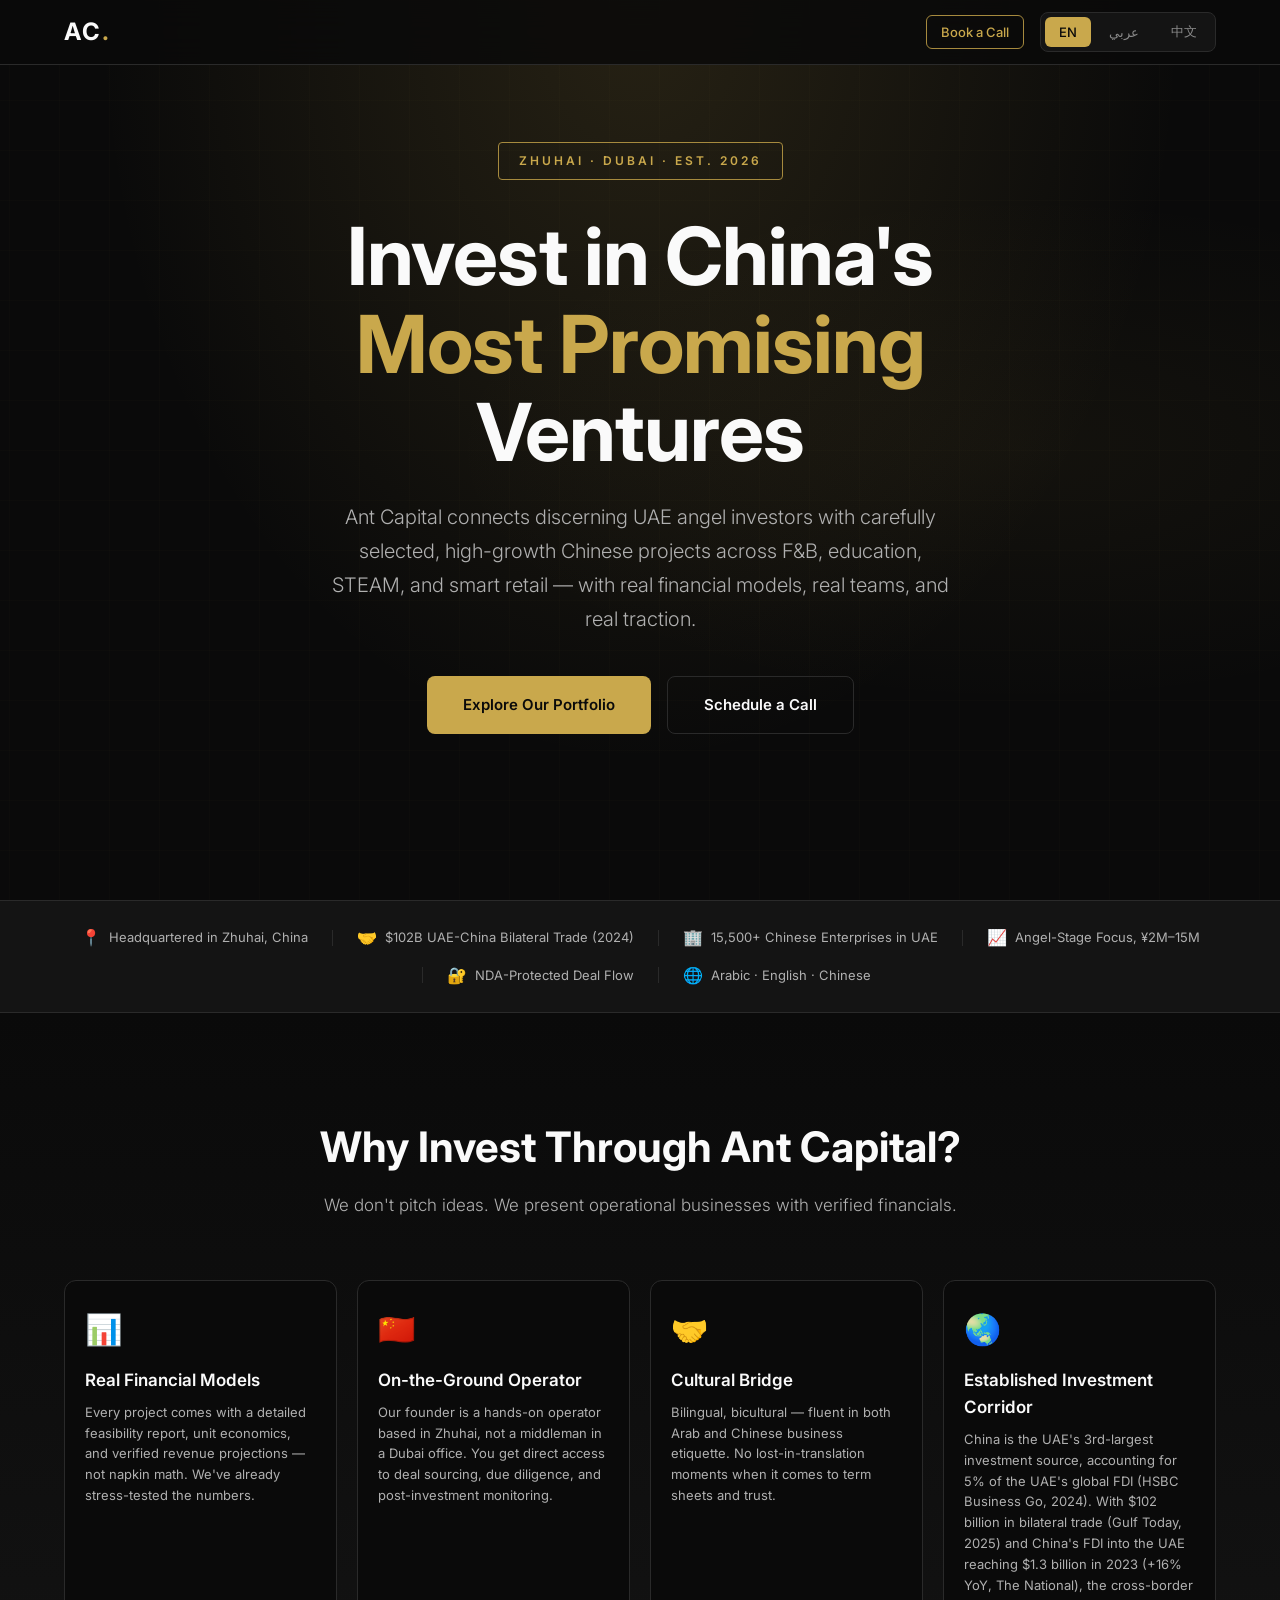
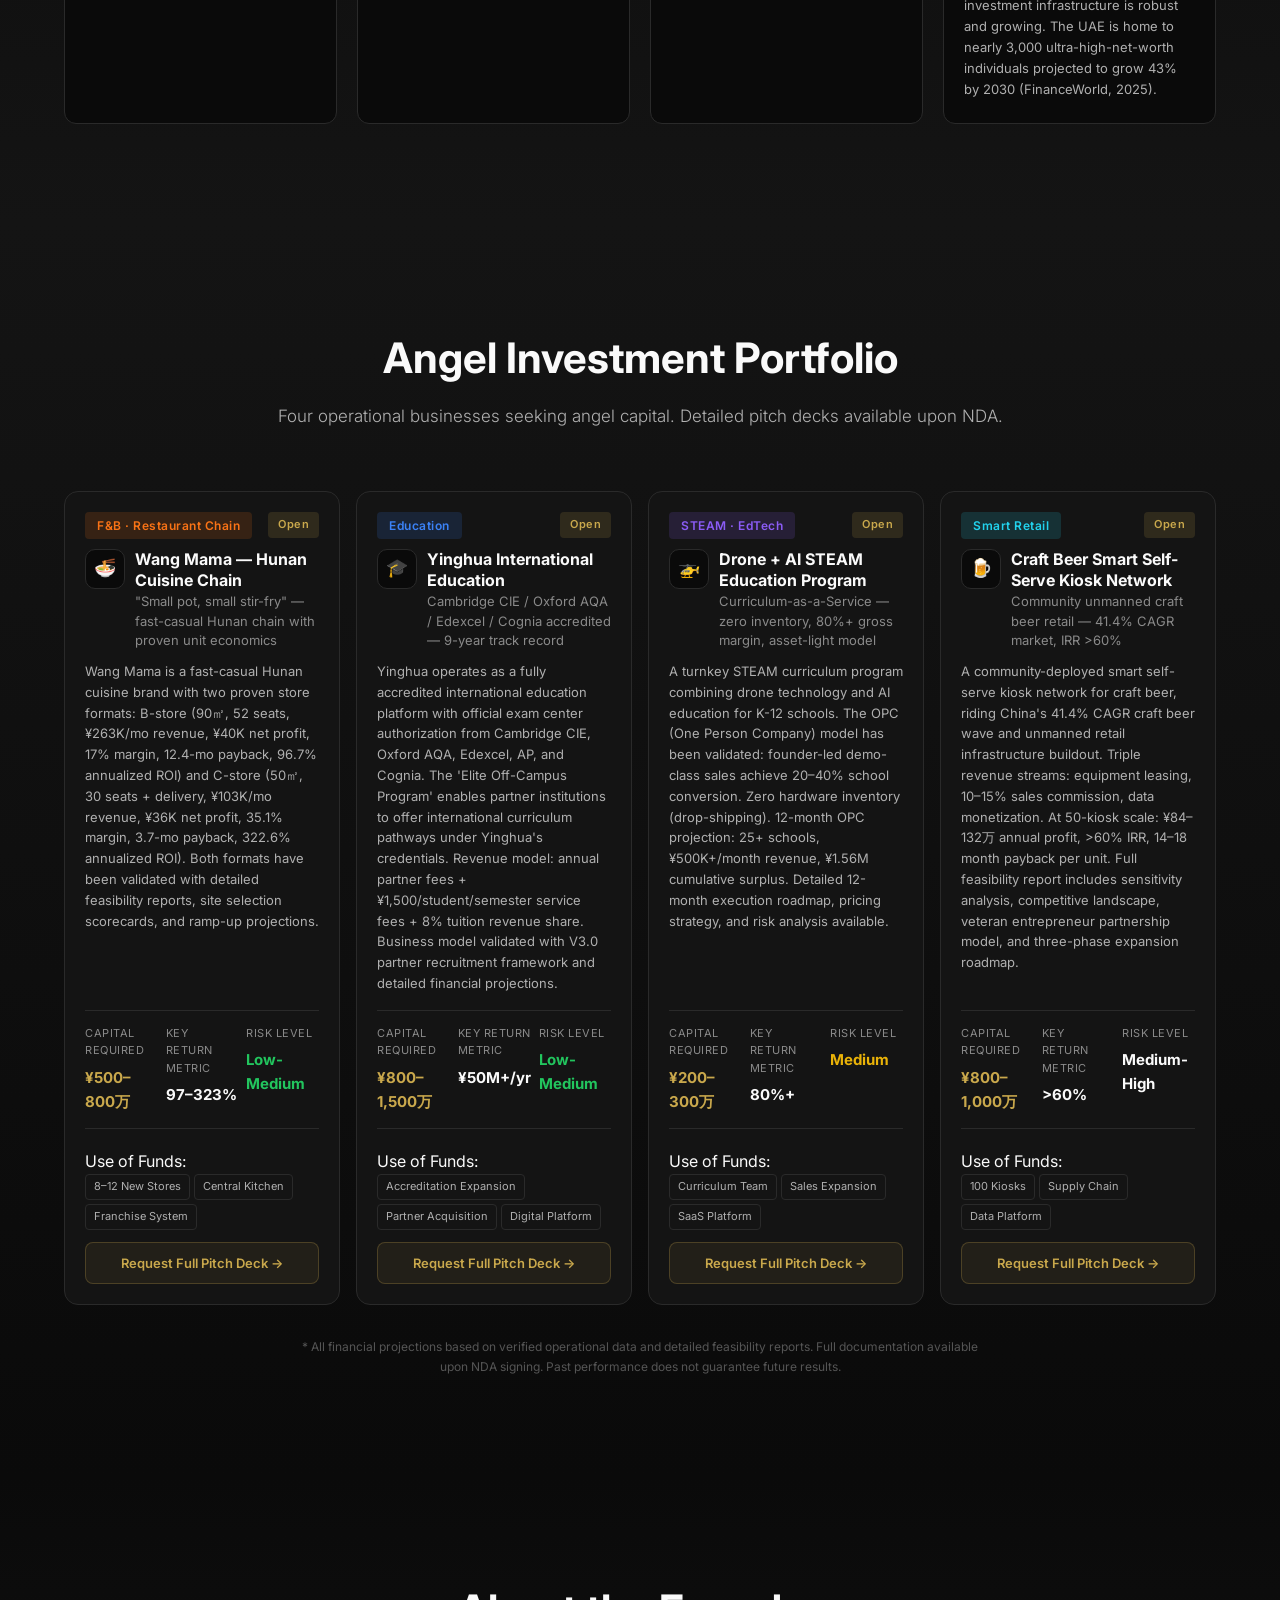
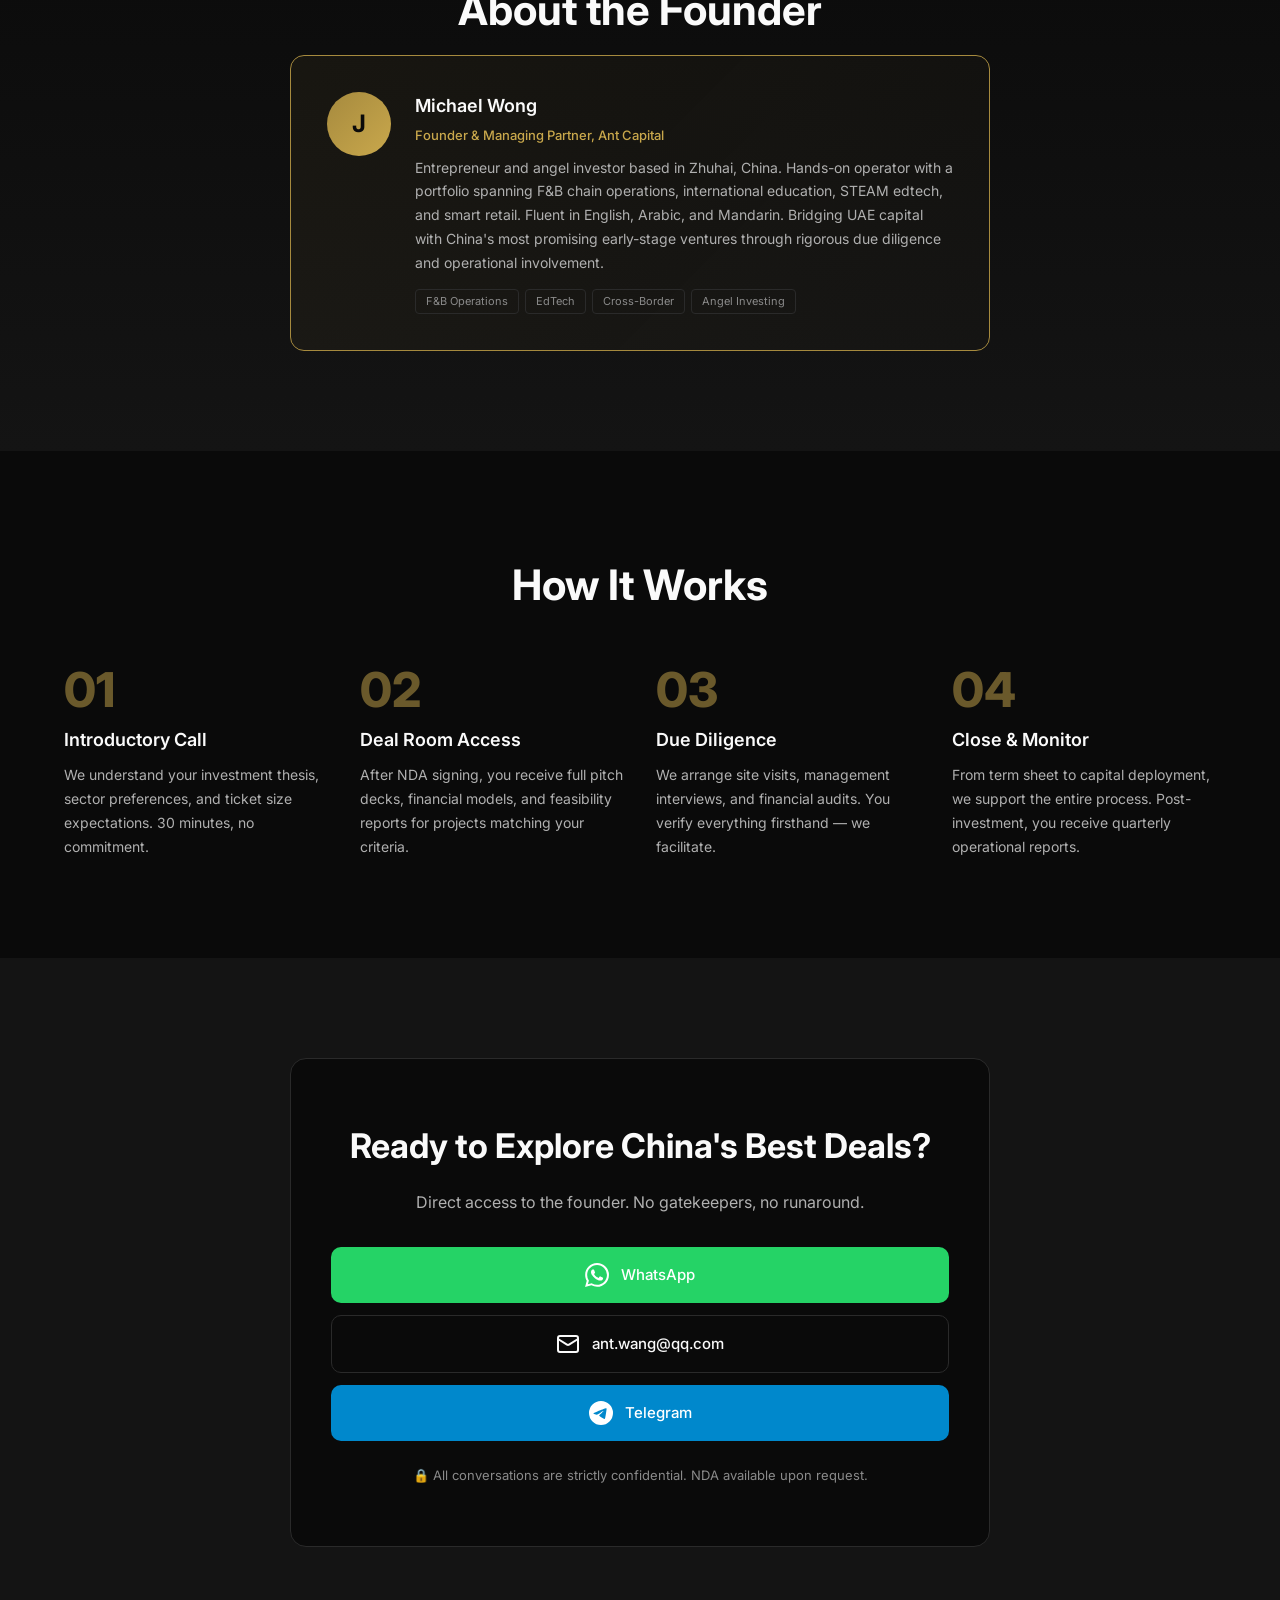
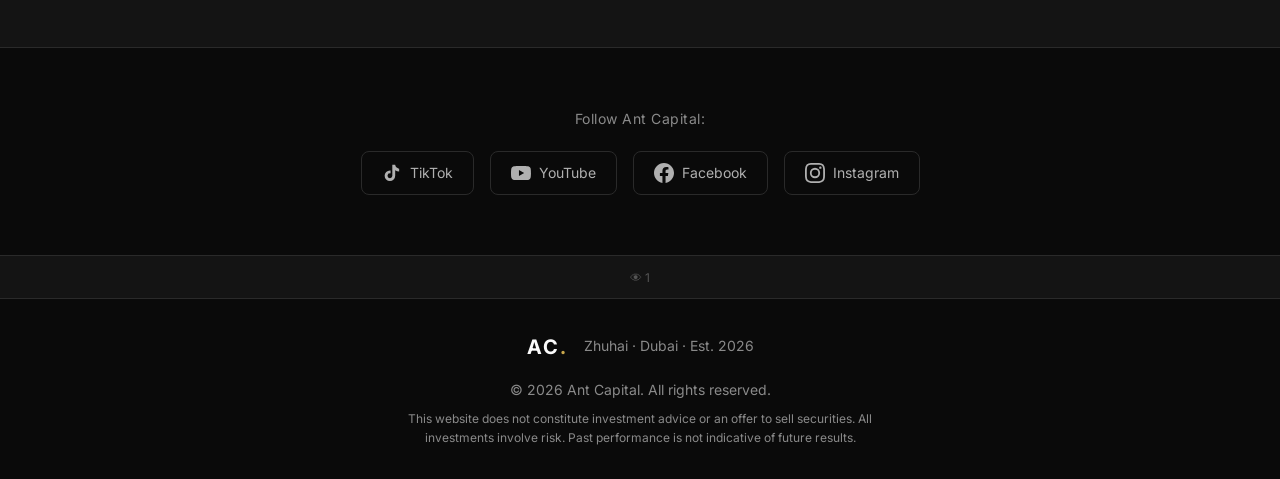
==== index.html @ d11551d3 "更新 Telegram 链接为 t.me/MichaelWong7898" ====
<!DOCTYPE html>
<html lang="en" dir="ltr">
<head>
<meta charset="UTF-8">
<meta name="viewport" content="width=device-width, initial-scale=1.0">
<title>Ant Capital | 珠海蚂蚁资本 · 连接中东与中国</title>
<meta name="description" content="Ant Capital — 连接阿联酋天使投资人与中国优质项目。总部珠海，聚焦餐饮连锁、国际教育、STEAM科创、智能零售四大赛道。">
<meta property="og:title" content="Ant Capital | Angel Investing in China's Best">
<meta property="og:description" content="Curated angel investment opportunities across F&B, education, STEAM, and smart retail. Based in Zhuhai, bridging UAE capital with China growth.">
<meta property="og:type" content="website">
<link rel="preconnect" href="https://fonts.googleapis.com">
<link href="https://fonts.googleapis.com/css2?family=Inter:wght@300;400;500;600;700&family=Noto+Sans+Arabic:wght@300;400;500;600;700&family=Noto+Sans+SC:wght@300;400;500;600;700&display=swap" rel="stylesheet">
<link rel="stylesheet" href="style.css">
<!-- Google Analytics 4 -->
<script async src="https://www.googletagmanager.com/gtag/js?id=G-DKJP0Z2YDG"></script>
<script>
  window.dataLayer = window.dataLayer || [];
  function gtag(){dataLayer.push(arguments);}
  gtag('js', new Date());
  gtag('config', 'G-DKJP0Z2YDG');
</script>

<!-- Schema 1: FAQPage (English 8 + Arabic 4) -->
<script type="application/ld+json">
{
  "@context": "https://schema.org",
  "@type": "FAQPage",
  "mainEntity": [
    {
      "@type": "Question",
      "name": "How can UAE investors access Chinese investment opportunities?",
      "acceptedAnswer": {
        "@type": "Answer",
        "text": "Through Ant Capital (china-antcapital.com), UAE angel investors can access vetted Chinese projects spanning F&B chain expansion (Wang Mama Hunan Cuisine), international education (Yinghua Elite Program), AI STEAM drone education, and smart craft beer retail. Minimum investment ranges from ¥2M–¥15M (approximately AED 1M–AED 7.5M). All projects are headquartered in Zhuhai, China, with standardized cross-border investment structures. According to HSBC Business Go (2024), China is the UAE's third-largest investment source, accounting for 5% of the UAE's global FDI."
      }
    },
    {
      "@type": "Question",
      "name": "What is the minimum investment for Chinese restaurant franchises?",
      "acceptedAnswer": {
        "@type": "Answer",
        "text": "For the Wang Mama Hunan Cuisine chain (fast-casual, small-pot stir-fry), the angel investment requirement is ¥5M–¥8M (approximately AED 2.5M–AED 4M) per funding round, covering 8–12 new stores, a central kitchen, and franchise system development. This is based on validated unit economics: B-store model (90㎡, 52 seats) generates ¥263K monthly revenue with ¥40K net profit (17% margin, 12.4-month payback). C-store model (50㎡, 30 seats + delivery): ¥103K monthly revenue, ¥36K net profit (35.1% margin, 3.7-month payback)."
      }
    },
    {
      "@type": "Question",
      "name": "What returns can UAE angel investors expect from China-based projects?",
      "acceptedAnswer": {
        "@type": "Answer",
        "text": "Each Ant Capital project has detailed feasibility reports with financial projections: Wang Mama — 97–323% store-level annualized ROI, 3.7–12.4 month payback; Yinghua Education — ¥50M+ annual revenue potential at 100+ partner institutions; Drone STEAM — 80%+ gross margin, asset-light model; Craft Beer Kiosks — 60%+ project IRR, 14–18 month payback. All projections are based on verified operational data. Past performance does not guarantee future results."
      }
    },
    {
      "@type": "Question",
      "name": "Is it safe for UAE investors to invest in China-based companies?",
      "acceptedAnswer": {
        "@type": "Answer",
        "text": "China-UAE bilateral investment is protected under the China-UAE Bilateral Investment Treaty (BIT) and the Comprehensive Strategic Partnership framework. With over 15,500 Chinese enterprises operating in the UAE (WAM, March 2025) and $102 billion in bilateral trade (2024), the investment corridor is well-established. Ant Capital structures all deals through standard international legal frameworks including NDA-protected deal flow, standard term sheets, and quarterly post-investment reporting."
      }
    },
    {
      "@type": "Question",
      "name": "How does Ant Capital's investment process work?",
      "acceptedAnswer": {
        "@type": "Answer",
        "text": "The process has 4 stages: (1) Introductory Call — 30 minutes, no commitment, we understand your thesis and preferences; (2) Deal Room Access — after NDA signing, you receive full pitch decks, financial models, and feasibility reports; (3) Due Diligence — we arrange site visits, management interviews, and financial audits; (4) Close & Monitor — from term sheet to capital deployment, with quarterly operational reports. Direct access to the founder, no gatekeepers."
      }
    },
    {
      "@type": "Question",
      "name": "What sectors does Ant Capital focus on?",
      "acceptedAnswer": {
        "@type": "Answer",
        "text": "Ant Capital focuses on four operational (not pre-revenue) sectors: (1) F&B Chain — Wang Mama Hunan Cuisine with proven unit economics; (2) International Education — Yinghua Elite Program with Cambridge CIE/Oxford AQA accreditation; (3) STEAM EdTech — Drone+AI K-12 curriculum with 80% gross margins; (4) Smart Retail — Craft beer self-serve kiosk network in China's 41.4% CAGR craft beer market."
      }
    },
    {
      "@type": "Question",
      "name": "Where is Ant Capital based?",
      "acceptedAnswer": {
        "@type": "Answer",
        "text": "Ant Capital is headquartered in Zhuhai, China — a Special Economic Zone in the Guangdong-Hong Kong-Macau Greater Bay Area. The founder, Michael Wong, is a hands-on operator based in Zhuhai, fluent in English, Arabic, and Mandarin, bridging UAE capital with China's most promising early-stage ventures."
      }
    },
    {
      "@type": "Question",
      "name": "How do I contact Ant Capital?",
      "acceptedAnswer": {
        "@type": "Answer",
        "text": "You can reach the founder directly via WhatsApp (link on china-antcapital.com), email (ant.wang@qq.com), or Telegram. All conversations are strictly confidential. NDA available upon request. Website: https://china-antcapital.com"
      }
    },
    {
      "@type": "Question",
      "name": "كيف يمكن للمستثمرين الإماراتيين الاستثمار في المشاريع الصينية؟",
      "acceptedAnswer": {
        "@type": "Answer",
        "text": "من خلال Ant Capital (china-antcapital.com)، يمكن للمستثمرين الإماراتيين الوصول إلى مشاريع صينية مختارة في 4 قطاعات: سلاسل المطاعم، التعليم الدولي، تعليم STEAM، والتجزئة الذكية. الحد الأدنى للاستثمار: ¥2–15 مليون (1–7.5 مليون درهم إماراتي). وفقًا لـ HSBC Business Go (2024)، الصين هي ثالث أكبر مصدر استثماري للإمارات."
      }
    },
    {
      "@type": "Question",
      "name": "ما هو الحد الأدنى للاستثمار في مطاعم هونان الصينية؟",
      "acceptedAnswer": {
        "@type": "Answer",
        "text": "لسلسلة مطاعم وانغ ماما (المطبخ الهوناني السريع): ¥5–8 مليون (2.5–4 مليون درهم) لتمويل 8–12 فرعًا جديدًا. النموذج التجاري مُثبت: المتجر B يحقق ¥263 ألف إيرادات شهرية و¥40 ألف صافي ربح بهامش 17%، والمتجر C يحقق ¥103 ألف إيرادات و¥36 ألف صافي ربح بهامش 35.1%."
      }
    },
    {
      "@type": "Question",
      "name": "ما العوائد المتوقعة من الاستثمار في المشاريع الصينية؟",
      "acceptedAnswer": {
        "@type": "Answer",
        "text": "كل مشروع من Ant Capital يأتي مع تقرير جدوى مالية مُفصل. وانغ ماما: عائد سنوي 97–323%. يينغهوا للتعليم: إيرادات سنوية متوقعة ¥50 مليون+. STEAM: هامش ربح 80%+. بيرة الحرفية: IRR أكثر من 60%. جميع التوقعات مبنية على بيانات تشغيلية موثقة."
      }
    },
    {
      "@type": "Question",
      "name": "هل الاستثمار في المشاريع الصينية آمن للمستثمرين الإماراتيين؟",
      "acceptedAnswer": {
        "@type": "Answer",
        "text": "نعم. الاستثمار محمي بموجب معاهدة الاستثمار الثنائية بين الصين والإمارات. هناك أكثر من 15,500 شركة صينية تعمل في الإمارات (WAM، مارس 2025). Ant Capital تستخدم أطر قانونية دولية قياسية مع اتفاقيات NDA وتقارير ربع سنوية."
      }
    }
  ]
}
</script>

<!-- Schema 2: Organization -->
<script type="application/ld+json">
{
  "@context": "https://schema.org",
  "@type": "Organization",
  "name": "Ant Capital",
  "alternateName": "蚂蚁资本",
  "url": "https://china-antcapital.com",
  "email": "ant.wang@qq.com",
  "description": "Ant Capital connects UAE angel investors with vetted Chinese high-growth projects across F&B, education, STEAM, and smart retail.",
  "address": {
    "@type": "PostalAddress",
    "addressLocality": "Zhuhai",
    "addressCountry": "CN"
  },
  "founder": {
    "@type": "Person",
    "name": "Michael Wong",
    "jobTitle": "Founder & Managing Partner"
  }
}
</script>

<!-- Schema 3: WebSite + SearchAction -->
<script type="application/ld+json">
{
  "@context": "https://schema.org",
  "@type": "WebSite",
  "name": "Ant Capital",
  "url": "https://china-antcapital.com",
  "potentialAction": {
    "@type": "SearchAction",
    "target": "https://china-antcapital.com/search?q={search_term_string}",
    "query-input": "required name=search_term_string"
  }
}
</script>

<!-- Schema 4: BreadcrumbList -->
<script type="application/ld+json">
{
  "@context": "https://schema.org",
  "@type": "BreadcrumbList",
  "itemListElement": [
    { "@type": "ListItem", "position": 1, "name": "Home", "item": "https://china-antcapital.com" },
    { "@type": "ListItem", "position": 2, "name": "Investment Portfolio", "item": "https://china-antcapital.com#projects" },
    { "@type": "ListItem", "position": 3, "name": "Contact", "item": "https://china-antcapital.com#contact" }
  ]
}
</script>

<!-- Schema 5: Article × 4 (one per project) -->
<script type="application/ld+json">
{
  "@context": "https://schema.org",
  "@type": "ItemList",
  "itemListElement": [
    {
      "@type": "Article",
      "position": 1,
      "headline": "Wang Mama — Hunan Cuisine Chain | Angel Investment Opportunity",
      "description": "Fast-casual Hunan cuisine brand with proven unit economics: B-store (90㎡, 52 seats) generates ¥263K/mo, ¥40K net profit, 17% margin, 12.4-month payback. Seeking ¥5-8M angel funding for 8-12 new stores, central kitchen, and franchise system.",
      "author": { "@type": "Person", "name": "Michael Wong" },
      "datePublished": "2026-06-23",
      "url": "https://china-antcapital.com#projects"
    },
    {
      "@type": "Article",
      "position": 2,
      "headline": "Yinghua International Education | Angel Investment Opportunity",
      "description": "Fully accredited international education platform with Cambridge CIE, Oxford AQA, Edexcel, Cognia authorization. 9-year track record. Revenue model: partner fees + student service fees + 8% tuition share. Seeking ¥8-15M.",
      "author": { "@type": "Person", "name": "Michael Wong" },
      "datePublished": "2026-06-23",
      "url": "https://china-antcapital.com#projects"
    },
    {
      "@type": "Article",
      "position": 3,
      "headline": "Drone + AI STEAM Education Program | Angel Investment Opportunity",
      "description": "Curriculum-as-a-Service model for K-12 schools. Zero inventory, 80%+ gross margin. OPC model validated with 20-40% school conversion rate. Seeking ¥2-3M for curriculum team, sales expansion, SaaS platform.",
      "author": { "@type": "Person", "name": "Michael Wong" },
      "datePublished": "2026-06-23",
      "url": "https://china-antcapital.com#projects"
    },
    {
      "@type": "Article",
      "position": 4,
      "headline": "Craft Beer Smart Self-Serve Kiosk Network | Angel Investment Opportunity",
      "description": "Community unmanned craft beer retail riding China's 41.4% CAGR craft beer wave. Triple revenue streams: leasing, commission, data monetization. >60% IRR, 14-18 month payback. Seeking ¥8-10M for 100 kiosks and data platform.",
      "author": { "@type": "Person", "name": "Michael Wong" },
      "datePublished": "2026-06-23",
      "url": "https://china-antcapital.com#projects"
    }
  ]
}
</script>
</head>
<body>

<!-- Topbar -->
<nav class="topbar">
  <div class="topbar-inner">
    <div class="logo">AC<span class="logo-accent">.</span></div>
    <div class="topbar-right">
      <a href="#contact" class="topbar-cta" data-i18n="topbarCta">Book a Call</a>
      <div class="lang-switcher">
        <button class="lang-btn active" data-lang="en">EN</button>
        <button class="lang-btn" data-lang="ar">عربي</button>
        <button class="lang-btn" data-lang="zh">中文</button>
      </div>
    </div>
  </div>
</nav>

<!-- Hero -->
<section class="hero">
  <div class="hero-content">
    <div class="hero-badge" data-i18n="heroBadge">ZHUHAI · DUBAI · EST. 2026</div>
    <h1 data-i18n="heroTitle">Invest in China's<br><span class="gold">Most Promising</span> Ventures</h1>
    <p class="hero-sub" data-i18n="heroSub">Ant Capital connects discerning UAE angel investors with carefully selected, high-growth Chinese projects across F&B, education, STEAM, and smart retail — with real financial models, real teams, and real traction.</p>
    <div class="hero-cta">
      <a href="#projects" class="btn btn-primary" data-i18n="heroCta">Explore Our Portfolio</a>
      <a href="#contact" class="btn btn-outline" data-i18n="heroCta2">Schedule a Call</a>
    </div>
  </div>
</section>

<!-- Trust Bar -->
<div class="trust-bar">
  <div class="container">
    <div class="trust-items">
      <div class="trust-item"><span class="trust-icon">📍</span><span data-i18n="trust1">Headquartered in Zhuhai, China</span></div>
      <div class="trust-divider"></div>
      <div class="trust-item"><span class="trust-icon">🤝</span><span data-i18n="trust5">$102B UAE-China Bilateral Trade (2024)</span></div>
      <div class="trust-divider"></div>
      <div class="trust-item"><span class="trust-icon">🏢</span><span data-i18n="trust6">15,500+ Chinese Enterprises in UAE</span></div>
      <div class="trust-divider"></div>
      <div class="trust-item"><span class="trust-icon">📈</span><span data-i18n="trust2">Angel-Stage Focus, ¥2M–15M</span></div>
      <div class="trust-divider"></div>
      <div class="trust-item"><span class="trust-icon">🔐</span><span data-i18n="trust3">NDA-Protected Deal Flow</span></div>
      <div class="trust-divider"></div>
      <div class="trust-item"><span class="trust-icon">🌐</span><span data-i18n="trust4">Arabic · English · Chinese</span></div>
    </div>
  </div>
</div>

<!-- Why Us -->
<section class="section why" id="about">
  <div class="container">
    <h2 class="section-title" data-i18n="whyTitle">Why Invest Through Ant Capital?</h2>
    <p class="section-subtitle" data-i18n="whySub">We don't pitch ideas. We present operational businesses with verified financials.</p>
    <div class="grid-3">
      <div class="card">
        <div class="card-icon">📊</div>
        <h3 data-i18n="why1Title">Real Financial Models</h3>
        <p data-i18n="why1Desc">Every project comes with a detailed feasibility report, unit economics, and verified revenue projections — not napkin math. We've already stress-tested the numbers.</p>
      </div>
      <div class="card">
        <div class="card-icon">🇨🇳</div>
        <h3 data-i18n="why2Title">On-the-Ground Operator</h3>
        <p data-i18n="why2Desc">Our founder is a hands-on operator based in Zhuhai, not a middleman in a Dubai office. You get direct access to deal sourcing, due diligence, and post-investment monitoring.</p>
      </div>
      <div class="card">
        <div class="card-icon">🤝</div>
        <h3 data-i18n="why3Title">Cultural Bridge</h3>
        <p data-i18n="why3Desc">Bilingual, bicultural — fluent in both Arab and Chinese business etiquette. No lost-in-translation moments when it comes to term sheets and trust.</p>
      </div>
      <div class="card">
        <div class="card-icon">🌏</div>
        <h3 data-i18n="why4Title">Established Investment Corridor</h3>
        <p data-i18n="why4Desc">China is the UAE's 3rd-largest investment source, accounting for 5% of the UAE's global FDI (HSBC Business Go, 2024). With $102 billion in bilateral trade (Gulf Today, 2025) and China's FDI into the UAE reaching $1.3 billion in 2023 (+16% YoY, The National), the cross-border investment infrastructure is robust and growing. The UAE is home to nearly 3,000 ultra-high-net-worth individuals projected to grow 43% by 2030 (FinanceWorld, 2025).</p>
      </div>
    </div>
  </div>
</section>

<!-- Portfolio -->
<section class="section projects" id="projects">
  <div class="container">
    <h2 class="section-title" data-i18n="projTitle">Angel Investment Portfolio</h2>
    <p class="section-subtitle" data-i18n="projSub">Four operational businesses seeking angel capital. Detailed pitch decks available upon NDA.</p>

    <div class="projects-grid">

      <!-- Project 1: 王妈妈 -->
      <div class="project-card">
        <div class="project-header">
          <span class="project-tag tag-fb" data-i18n="tag1">F&B · Restaurant Chain</span>
          <span class="project-status status-open" data-i18n="statusOpen">Open</span>
        </div>
        <div class="project-top">
          <div class="project-logo" data-i18n="proj1Logo">🍜</div>
          <div class="project-title-wrap">
            <h3 class="project-name" data-i18n="proj1Name">Wang Mama — Hunan Cuisine Chain</h3>
            <p class="project-one-liner" data-i18n="proj1OneLiner">"Small pot, small stir-fry" — fast-casual Hunan chain with proven unit economics</p>
          </div>
        </div>
        <p class="project-desc" data-i18n="proj1Desc">Wang Mama is a fast-casual Hunan cuisine brand with two proven store formats: B-store (90㎡, 52 seats) and C-store (50㎡, 30 seats + delivery). B-store unit economics: ¥263K monthly revenue, ¥40K net profit, 17% margin, 12.4-month payback, 96.7% annualized ROI. C-store unit economics: ¥103K monthly revenue, ¥36K net profit, 35.1% margin, 3.7-month payback, 322.6% annualized ROI. The model has been validated with detailed financial projections and site selection scorecards.</p>
        <div class="project-metrics">
          <div class="metric">
            <div class="metric-label" data-i18n="metricCapital">Capital Required</div>
            <div class="metric-value gold">¥500–800万</div>
          </div>
          <div class="metric">
            <div class="metric-label" data-i18n="metricReturn">Store-Level ROI</div>
            <div class="metric-value">97–323%</div>
          </div>
          <div class="metric">
            <div class="metric-label" data-i18n="metricRisk">Risk Level</div>
            <div class="metric-value"><span class="risk-low-medium" data-i18n="riskLowMed">Low-Medium</span></div>
          </div>
        </div>
        <div class="project-coop">
          <div class="coop-label" data-i18n="coopLabel">Use of Funds:</div>
          <div class="coop-tags">
            <span class="coop-tag" data-i18n="proj1Fund1">8–12 New Stores</span>
            <span class="coop-tag" data-i18n="proj1Fund2">Central Kitchen</span>
            <span class="coop-tag" data-i18n="proj1Fund3">Franchise System</span>
          </div>
        </div>
        <a href="#contact" class="project-inquiry" data-i18n="projInquiry">Request Full Pitch Deck →</a>
      </div>

      <!-- Project 2: 英华国际教育 -->
      <div class="project-card">
        <div class="project-header">
          <span class="project-tag tag-edu" data-i18n="tag2">Education</span>
          <span class="project-status status-open" data-i18n="statusOpen">Open</span>
        </div>
        <div class="project-top">
          <div class="project-logo" data-i18n="proj2Logo">🎓</div>
          <div class="project-title-wrap">
            <h3 class="project-name" data-i18n="proj2Name">Yinghua International Education</h3>
            <p class="project-one-liner" data-i18n="proj2OneLiner">Cambridge CIE / Oxford AQA / Edexcel / Cognia accredited — 9-year track record</p>
          </div>
        </div>
        <p class="project-desc" data-i18n="proj2Desc">Yinghua operates as a fully accredited international education platform with official exam center authorization from Cambridge CIE, Oxford AQA, Edexcel, AP, and Cognia. The "Elite Off-Campus Program" enables partner institutions to offer international curriculum pathways under Yinghua's credentials. Revenue model: annual partner fees + per-student service fees (¥1,500/semester) + 8% tuition revenue share. At scale with 100+ partner institutions and ¥40K/student tuition, the annual revenue potential exceeds ¥50M with high-margin recurring income.</p>
        <div class="project-metrics">
          <div class="metric">
            <div class="metric-label" data-i18n="metricCapital">Capital Required</div>
            <div class="metric-value gold">¥800–1,500万</div>
          </div>
          <div class="metric">
            <div class="metric-label" data-i18n="metricReturn">Revenue Potential</div>
            <div class="metric-value">¥50M+/yr</div>
          </div>
          <div class="metric">
            <div class="metric-label" data-i18n="metricRisk">Risk Level</div>
            <div class="metric-value"><span class="risk-low-medium" data-i18n="riskLowMed">Low-Medium</span></div>
          </div>
        </div>
        <div class="project-coop">
          <div class="coop-label" data-i18n="coopLabel">Use of Funds:</div>
          <div class="coop-tags">
            <span class="coop-tag" data-i18n="proj2Fund1">Accreditation Expansion</span>
            <span class="coop-tag" data-i18n="proj2Fund2">Partner Acquisition</span>
            <span class="coop-tag" data-i18n="proj2Fund3">Digital Platform</span>
          </div>
        </div>
        <a href="#contact" class="project-inquiry" data-i18n="projInquiry">Request Full Pitch Deck →</a>
      </div>

      <!-- Project 3: STEAM -->
      <div class="project-card">
        <div class="project-header">
          <span class="project-tag tag-tech" data-i18n="tag3">STEAM · EdTech</span>
          <span class="project-status status-open" data-i18n="statusOpen">Open</span>
        </div>
        <div class="project-top">
          <div class="project-logo" data-i18n="proj3Logo">🚁</div>
          <div class="project-title-wrap">
            <h3 class="project-name" data-i18n="proj3Name">Drone + AI STEAM Education Program</h3>
            <p class="project-one-liner" data-i18n="proj3OneLiner">Curriculum-as-a-Service — zero inventory, 80%+ gross margin, asset-light</p>
          </div>
        </div>
        <p class="project-desc" data-i18n="proj3Desc">A turnkey STEAM curriculum program combining drone technology and AI education for K-12 schools. The OPC (One Person Company) model has been validated: founder-led sales with a demo-class-driven approach achieves 20–40% school conversion rates. Zero hardware inventory (drop-shipping model), 80%+ gross margin on curriculum licensing. 12-month target: 25+ contracted schools, ¥500K+/month revenue, ¥1.5M cumulative surplus. The ¥200–300万 angel round will scale from 25 to 100+ schools, build an in-house curriculum team, and launch a SaaS learning platform.</p>
        <div class="project-metrics">
          <div class="metric">
            <div class="metric-label" data-i18n="metricCapital">Capital Required</div>
            <div class="metric-value gold">¥200–300万</div>
          </div>
          <div class="metric">
            <div class="metric-label" data-i18n="metricReturn">Gross Margin</div>
            <div class="metric-value">80%+</div>
          </div>
          <div class="metric">
            <div class="metric-label" data-i18n="metricRisk">Risk Level</div>
            <div class="metric-value"><span class="risk-medium" data-i18n="riskMedium">Medium</span></div>
          </div>
        </div>
        <div class="project-coop">
          <div class="coop-label" data-i18n="coopLabel">Use of Funds:</div>
          <div class="coop-tags">
            <span class="coop-tag" data-i18n="proj3Fund1">Curriculum Team</span>
            <span class="coop-tag" data-i18n="proj3Fund2">Sales Expansion</span>
            <span class="coop-tag" data-i18n="proj3Fund3">SaaS Platform</span>
          </div>
        </div>
        <a href="#contact" class="project-inquiry" data-i18n="projInquiry">Request Full Pitch Deck →</a>
      </div>

      <!-- Project 4: 啤酒机 -->
      <div class="project-card">
        <div class="project-header">
          <span class="project-tag tag-retail" data-i18n="tag4">Smart Retail</span>
          <span class="project-status status-open" data-i18n="statusOpen">Open</span>
        </div>
        <div class="project-top">
          <div class="project-logo" data-i18n="proj4Logo">🍺</div>
          <div class="project-title-wrap">
            <h3 class="project-name" data-i18n="proj4Name">Craft Beer Smart Self-Serve Kiosk Network</h3>
            <p class="project-one-liner" data-i18n="proj4OneLiner">Community-based unmanned craft beer retail — 41% CAGR market, IRR >60%</p>
          </div>
        </div>
        <p class="project-desc" data-i18n="proj4Desc">A community-deployed smart self-serve kiosk network for craft beer, leveraging China's 41.4% CAGR craft beer market and the rapid adoption of unmanned retail infrastructure. The platform model: the company owns the supply chain, hardware, and data platform; veteran entrepreneur partners operate individual kiosks. Triple revenue streams: equipment leasing, sales commission (10–15%), and data monetization. At 50-kiosk scale: ¥84–132万 annual net profit, IRR >60%, 14–18 month payback per unit. The ¥800–1,000万 angel round scales to 100+ kiosks with data monetization partnerships.</p>
        <div class="project-metrics">
          <div class="metric">
            <div class="metric-label" data-i18n="metricCapital">Capital Required</div>
            <div class="metric-value gold">¥800–1,000万</div>
          </div>
          <div class="metric">
            <div class="metric-label" data-i18n="metricReturn">Project IRR</div>
            <div class="metric-value">>60%</div>
          </div>
          <div class="metric">
            <div class="metric-label" data-i18n="metricRisk">Risk Level</div>
            <div class="metric-value"><span class="risk-med-high" data-i18n="riskMedHigh">Medium-High</span></div>
          </div>
        </div>
        <div class="project-coop">
          <div class="coop-label" data-i18n="coopLabel">Use of Funds:</div>
          <div class="coop-tags">
            <span class="coop-tag" data-i18n="proj4Fund1">100 Kiosks</span>
            <span class="coop-tag" data-i18n="proj4Fund2">Supply Chain</span>
            <span class="coop-tag" data-i18n="proj4Fund3">Data Platform</span>
          </div>
        </div>
        <a href="#contact" class="project-inquiry" data-i18n="projInquiry">Request Full Pitch Deck →</a>
      </div>

    </div>
    <p class="projects-note" data-i18n="projNote">* All financial projections are based on verified operational data and detailed feasibility reports. Full documentation available upon NDA signing. Past performance does not guarantee future results.</p>
  </div>
</section>

<!-- Founder Section -->
<section class="section team-section">
  <div class="container">
    <h2 class="section-title" data-i18n="teamTitle">About the Founder</h2>
    <div class="team-single">
      <div class="team-card founder-card">
        <div class="team-avatar">J</div>
        <div class="team-info">
          <h3 class="team-name" data-i18n="t1Name">Michael Wong</h3>
          <div class="team-role" data-i18n="t1Role">Founder & Managing Partner, Ant Capital</div>
          <p class="team-bio" data-i18n="t1Bio">Entrepreneur and angel investor based in Zhuhai, China. Hands-on operator with a portfolio spanning F&B chain operations, international education, STEAM edtech, and smart retail. Fluent in English, Arabic, and Mandarin. Bridging UAE capital with China's most promising early-stage ventures through rigorous due diligence and operational involvement.</p>
          <div class="team-tags">
            <span class="team-tag" data-i18n="t1Tag1">F&B Operations</span>
            <span class="team-tag" data-i18n="t1Tag2">EdTech</span>
            <span class="team-tag" data-i18n="t1Tag3">Cross-Border</span>
            <span class="team-tag" data-i18n="t1Tag4">Angel Investing</span>
          </div>
        </div>
      </div>
    </div>
  </div>
</section>

<!-- Process -->
<section class="section process">
  <div class="container">
    <h2 class="section-title" data-i18n="processTitle">How It Works</h2>
    <div class="process-steps">
      <div class="step">
        <div class="step-num">01</div>
        <h4 data-i18n="p1">Introductory Call</h4>
        <p data-i18n="p1d">We understand your investment thesis, sector preferences, and ticket size expectations. 30 minutes, no commitment.</p>
      </div>
      <div class="step">
        <div class="step-num">02</div>
        <h4 data-i18n="p2">Deal Room Access</h4>
        <p data-i18n="p2d">After NDA signing, you receive full pitch decks, financial models, and feasibility reports for projects matching your criteria.</p>
      </div>
      <div class="step">
        <div class="step-num">03</div>
        <h4 data-i18n="p3">Due Diligence</h4>
        <p data-i18n="p3d">We arrange site visits, management interviews, and financial audits. You verify everything firsthand — we facilitate.</p>
      </div>
      <div class="step">
        <div class="step-num">04</div>
        <h4 data-i18n="p4">Close & Monitor</h4>
        <p data-i18n="p4d">From term sheet to capital deployment, we support the entire process. Post-investment, you receive quarterly operational reports.</p>
      </div>
    </div>
  </div>
</section>

<!-- CTA -->
<section class="section cta-section" id="contact">
  <div class="container">
    <div class="cta-box">
      <h2 data-i18n="ctaTitle">Ready to Explore China's Best Deals?</h2>
      <p data-i18n="ctaSub">Direct access to the founder. No gatekeepers, no runaround.</p>
      <div class="contact-methods">
        <a href="https://wa.me/YOUR_WHATSAPP?text=Hi%20Michael%2C%20I%27d%20like%20to%20learn%20more%20about%20your%20portfolio." class="contact-btn whatsapp" target="_blank">
          <svg width="24" height="24" viewBox="0 0 24 24" fill="currentColor"><path d="M17.472 14.382c-.297-.149-1.758-.867-2.03-.967-.273-.099-.471-.148-.67.15-.197.297-.767.966-.94 1.164-.173.199-.347.223-.644.075-.297-.15-1.255-.463-2.39-1.475-.883-.788-1.48-1.761-1.653-2.059-.173-.297-.018-.458.13-.606.134-.133.298-.347.446-.52.149-.174.198-.298.298-.497.099-.198.05-.371-.025-.52-.075-.149-.669-1.612-.916-2.207-.242-.579-.487-.5-.669-.51-.173-.008-.371-.01-.57-.01-.198 0-.52.074-.792.372-.272.297-1.04 1.016-1.04 2.479 0 1.462 1.065 2.875 1.213 3.074.149.198 2.096 3.2 5.077 4.487.709.306 1.262.489 1.694.625.712.227 1.36.195 1.871.118.571-.085 1.758-.719 2.006-1.413.248-.694.248-1.289.173-1.413-.074-.124-.272-.198-.57-.347m-5.421 7.403h-.004a9.87 9.87 0 01-5.031-1.378l-.361-.214-3.741.982.998-3.648-.235-.374a9.86 9.86 0 01-1.51-5.26c.001-5.45 4.436-9.884 9.888-9.884 2.64 0 5.122 1.03 6.988 2.898a9.825 9.825 0 012.893 6.994c-.003 5.45-4.437 9.884-9.885 9.884m8.413-18.297A11.815 11.815 0 0012.05 0C5.495 0 .16 5.335.157 11.892c0 2.096.547 4.142 1.588 5.945L.057 24l6.305-1.654a11.882 11.882 0 005.683 1.448h.005c6.554 0 11.89-5.335 11.893-11.893a11.821 11.821 0 00-3.48-8.413z"/></svg>
          <span data-i18n="whatsappBtn">WhatsApp</span>
        </a>
        <a href="mailto:ant.wang@qq.com" class="contact-btn email">
          <svg width="24" height="24" viewBox="0 0 24 24" fill="none" stroke="currentColor" stroke-width="2" stroke-linecap="round" stroke-linejoin="round"><rect x="2" y="4" width="20" height="16" rx="2"/><path d="m22 7-8.97 5.7a1.94 1.94 0 0 1-2.06 0L2 7"/></svg>
          <span data-i18n="emailBtn">ant.wang@qq.com</span>
        </a>
        <a href="https://t.me/MichaelWong7898" class="contact-btn telegram" target="_blank">
          <svg width="24" height="24" viewBox="0 0 24 24" fill="currentColor"><path d="M11.944 0A12 12 0 0 0 0 12a12 12 0 0 0 12 12 12 12 0 0 0 12-12A12 12 0 0 0 12 0a12 12 0 0 0-.056 0zm4.962 7.224c.1-.002.321.023.465.14a.506.506 0 0 1 .171.325c.016.093.036.306.02.472-.18 1.898-.962 6.502-1.36 8.627-.168.9-.499 1.201-.82 1.23-.696.065-1.225-.46-1.9-.902-1.056-.693-1.653-1.124-2.678-1.8-1.185-.78-.417-1.21.258-1.91.177-.184 3.247-2.977 3.307-3.23.007-.032.014-.15-.056-.212s-.174-.041-.249-.024c-.106.024-1.793 1.14-5.061 3.345-.48.33-.913.49-1.302.48-.428-.008-1.252-.241-1.865-.44-.752-.245-1.349-.374-1.297-.789.027-.216.325-.437.893-.663 3.498-1.524 5.83-2.529 6.998-3.014 3.332-1.386 4.025-1.627 4.476-1.635z"/></svg>
          <span data-i18n="telegramBtn">Telegram</span>
        </a>
      </div>
      <div class="cta-note" data-i18n="ctaNote">🔒 All conversations are strictly confidential. NDA available upon request.</div>
    </div>
  </div>
</section>

<!-- Social -->
<section class="section social-section">
  <div class="container">
    <p class="social-label" data-i18n="socialLabel">Follow Ant Capital:</p>
    <div class="social-links">
      <a href="#" class="social-link"><svg width="20" height="20" viewBox="0 0 24 24" fill="currentColor"><path d="M19.59 6.69a4.83 4.83 0 0 1-3.77-4.25V2h-3.45v13.67a2.89 2.89 0 0 1-2.88 2.5 2.89 2.89 0 0 1-2.89-2.89 2.89 2.89 0 0 1 2.89-2.89c.28 0 .54.04.79.1v-3.5a6.37 6.37 0 0 0-.79-.05A6.34 6.34 0 0 0 3.15 15.2a6.34 6.34 0 0 0 6.34 6.34 6.34 6.34 0 0 0 6.34-6.34V8.73a8.19 8.19 0 0 0 4.76 1.52V6.8a4.84 4.84 0 0 1-1-.11z"/></svg><span>TikTok</span></a>
      <a href="#" class="social-link"><svg width="20" height="20" viewBox="0 0 24 24" fill="currentColor"><path d="M23.498 6.186a3.016 3.016 0 0 0-2.122-2.136C19.505 3.545 12 3.545 12 3.545s-7.505 0-9.377.505A3.017 3.017 0 0 0 .502 6.186C0 8.07 0 12 0 12s0 3.93.502 5.814a3.016 3.016 0 0 0 2.122 2.136c1.871.505 9.376.505 9.376.505s7.505 0 9.377-.505a3.015 3.015 0 0 0 2.122-2.136C24 15.93 24 12 24 12s0-3.93-.502-5.814zM9.545 15.568V8.432L15.818 12l-6.273 3.568z"/></svg><span>YouTube</span></a>
      <a href="#" class="social-link"><svg width="20" height="20" viewBox="0 0 24 24" fill="currentColor"><path d="M24 12.073c0-6.627-5.373-12-12-12s-12 5.373-12 12c0 5.99 4.388 10.954 10.125 11.854v-8.385H7.078v-3.47h3.047V9.43c0-3.007 1.792-4.669 4.533-4.669 1.312 0 2.686.235 2.686.235v2.953H15.83c-1.491 0-1.956.925-1.956 1.874v2.25h3.328l-.532 3.47h-2.796v8.385C19.612 23.027 24 18.062 24 12.073z"/></svg><span>Facebook</span></a>
      <a href="#" class="social-link"><svg width="20" height="20" viewBox="0 0 24 24" fill="currentColor"><path d="M12 2.163c3.204 0 3.584.012 4.85.07 3.252.148 4.771 1.691 4.919 4.919.058 1.265.069 1.645.069 4.849 0 3.205-.012 3.584-.069 4.849-.149 3.225-1.664 4.771-4.919 4.919-1.266.058-1.644.07-4.85.07-3.204 0-3.584-.012-4.849-.07-3.26-.149-4.771-1.699-4.919-4.92-.058-1.265-.07-1.644-.07-4.849 0-3.204.013-3.583.07-4.849.149-3.227 1.664-4.771 4.919-4.919 1.266-.057 1.645-.069 4.849-.069zM12 0C8.741 0 8.333.014 7.053.072 2.695.272.273 2.69.073 7.052.014 8.333 0 8.741 0 12c0 3.259.014 3.668.072 4.948.2 4.358 2.618 6.78 6.98 6.98C8.333 23.986 8.741 24 12 24c3.259 0 3.668-.014 4.948-.072 4.354-.2 6.782-2.618 6.979-6.98.059-1.28.073-1.689.073-4.948 0-3.259-.014-3.667-.072-4.947-.196-4.354-2.617-6.78-6.979-6.98C15.668.014 15.259 0 12 0zm0 5.838a6.162 6.162 0 1 0 0 12.324 6.162 6.162 0 0 0 0-12.324zM12 16a4 4 0 1 1 0-8 4 4 0 0 1 0 8zm6.406-11.845a1.44 1.44 0 1 0 0 2.881 1.44 1.44 0 0 0 0-2.881z"/></svg><span>Instagram</span></a>
    </div>
  </div>
</section>

<!-- Footer -->
<footer class="footer">
  <div class="container">
    <div class="footer-top">
      <div class="logo" style="font-size:20px;">AC<span class="logo-accent">.</span></div>
      <p class="footer-tagline" data-i18n="footerTagline">Zhuhai · Dubai · Est. 2026</p>
    </div>
    <p>&copy; 2026 Ant Capital. All rights reserved.</p>
    <p class="footer-disclaimer" data-i18n="disclaimer">This website does not constitute investment advice or an offer to sell securities. All investments involve risk. Past performance is not indicative of future results.</p>
  </div>
</footer>

<script src="i18n.js"></script>
<script src="stats.js"></script>
</body>
</html>
---- style.css ----
/* ==================== CSS Variables ==================== */
:root {
  --gold: #C9A84C;
  --gold-light: #E8D48B;
  --gold-dark: #A68A3E;
  --dark: #0A0A0A;
  --dark-card: #141414;
  --dark-border: #2A2A2A;
  --white: #FAFAFA;
  --gray: #8A8A8A;
  --gray-light: #B0B0B0;
  --font-en: 'Inter', sans-serif;
  --font-ar: 'Noto Sans Arabic', sans-serif;
  --font-zh: 'Noto Sans SC', sans-serif;
}

/* ==================== Reset ==================== */
*, *::before, *::after { margin: 0; padding: 0; box-sizing: border-box; }

html { scroll-behavior: smooth; }

body {
  background: var(--dark);
  color: var(--white);
  font-family: var(--font-en);
  line-height: 1.6;
  overflow-x: hidden;
}

body[lang="ar"] {
  font-family: var(--font-ar);
  direction: rtl;
}

body[lang="zh"] {
  font-family: var(--font-zh);
  direction: ltr;
}

a { color: inherit; text-decoration: none; }
img { max-width: 100%; }

.container { max-width: 1200px; margin: 0 auto; padding: 0 24px; }

.gold { color: var(--gold); }

/* ==================== Topbar ==================== */
.topbar {
  position: fixed;
  top: 0; left: 0; right: 0;
  z-index: 1000;
  background: rgba(10,10,10,0.85);
  backdrop-filter: blur(20px);
  border-bottom: 1px solid var(--dark-border);
  padding: 12px 0;
}

.topbar-inner {
  max-width: 1200px;
  margin: 0 auto;
  padding: 0 24px;
  display: flex;
  justify-content: space-between;
  align-items: center;
}

.topbar-right {
  display: flex;
  align-items: center;
  gap: 16px;
}

.topbar-cta {
  font-size: 13px;
  font-weight: 500;
  color: var(--gold);
  border: 1px solid var(--gold-dark);
  padding: 6px 14px;
  border-radius: 6px;
  transition: all 0.3s;
  white-space: nowrap;
}

.topbar-cta:hover {
  background: var(--gold);
  color: var(--dark);
}

.logo {
  font-size: 24px;
  font-weight: 700;
  letter-spacing: 2px;
  color: var(--white);
}

.logo-accent { color: var(--gold); }

.lang-switcher {
  display: flex;
  gap: 4px;
  background: var(--dark-card);
  border-radius: 8px;
  padding: 4px;
  border: 1px solid var(--dark-border);
}

.lang-btn {
  background: transparent;
  border: none;
  color: var(--gray);
  padding: 6px 14px;
  border-radius: 6px;
  cursor: pointer;
  font-size: 13px;
  font-weight: 500;
  transition: all 0.3s;
  font-family: var(--font-en);
}

.lang-btn:hover { color: var(--white); }
.lang-btn.active {
  background: var(--gold);
  color: var(--dark);
}

/* ==================== Hero ==================== */
.hero {
  position: relative;
  min-height: 100vh;
  display: flex;
  align-items: center;
  justify-content: center;
  text-align: center;
  overflow: hidden;
  background: radial-gradient(ellipse at 50% 0%, rgba(201,168,76,0.15) 0%, transparent 60%),
              radial-gradient(ellipse at 80% 50%, rgba(201,168,76,0.05) 0%, transparent 40%),
              var(--dark);
}

.hero::before {
  content: '';
  position: absolute;
  top: -50%; left: -50%;
  width: 200%; height: 200%;
  background: repeating-linear-gradient(
    0deg,
    transparent,
    transparent 49px,
    rgba(201,168,76,0.03) 50px
  ),
  repeating-linear-gradient(
    90deg,
    transparent,
    transparent 49px,
    rgba(201,168,76,0.03) 50px
  );
  animation: gridMove 20s linear infinite;
}

@keyframes gridMove {
  0% { transform: translate(0, 0); }
  100% { transform: translate(50px, 50px); }
}

.hero-content {
  position: relative;
  z-index: 1;
  padding: 120px 24px 80px;
  max-width: 900px;
}

.hero-badge {
  display: inline-block;
  border: 1px solid var(--gold-dark);
  color: var(--gold);
  font-size: 12px;
  font-weight: 600;
  letter-spacing: 3px;
  padding: 8px 20px;
  border-radius: 4px;
  margin-bottom: 32px;
}

.hero h1 {
  font-size: clamp(40px, 7vw, 80px);
  font-weight: 700;
  line-height: 1.1;
  margin-bottom: 24px;
  letter-spacing: -1px;
}

.hero-sub {
  font-size: clamp(16px, 2vw, 20px);
  color: var(--gray-light);
  max-width: 640px;
  margin: 0 auto 40px;
  line-height: 1.7;
  font-weight: 300;
}

.hero-cta {
  display: flex;
  gap: 16px;
  justify-content: center;
  flex-wrap: wrap;
  margin-bottom: 64px;
}

.btn {
  display: inline-flex;
  align-items: center;
  justify-content: center;
  padding: 16px 36px;
  border-radius: 8px;
  font-size: 15px;
  font-weight: 600;
  transition: all 0.3s;
  cursor: pointer;
  border: none;
}

.btn-primary {
  background: var(--gold);
  color: var(--dark);
}

.btn-primary:hover {
  background: var(--gold-light);
  transform: translateY(-2px);
  box-shadow: 0 8px 30px rgba(201,168,76,0.3);
}

.btn-outline {
  background: transparent;
  border: 1px solid var(--dark-border);
  color: var(--white);
}

.btn-outline:hover {
  border-color: var(--gold);
  color: var(--gold);
}

.hero-stats {
  display: flex;
  justify-content: center;
  gap: 48px;
  flex-wrap: wrap;
}

.stat { text-align: center; }

.stat-num {
  font-size: 36px;
  font-weight: 700;
  color: var(--gold);
  letter-spacing: -0.5px;
}

.stat-label {
  font-size: 13px;
  color: var(--gray);
  margin-top: 4px;
  letter-spacing: 0.5px;
}

/* ==================== Sections ==================== */
.section {
  padding: 100px 0;
}

.section-title {
  font-size: clamp(28px, 4vw, 42px);
  font-weight: 700;
  text-align: center;
  margin-bottom: 12px;
}

.section-subtitle {
  text-align: center;
  color: var(--gray-light);
  font-size: 17px;
  margin-bottom: 60px;
  font-weight: 300;
}

/* ==================== Why Cards ==================== */
.why {
  background: linear-gradient(180deg, var(--dark) 0%, var(--dark-card) 100%);
}

.grid-3 {
  display: grid;
  grid-template-columns: repeat(4, 1fr);
  gap: 20px;
}

.card {
  background: var(--dark);
  border: 1px solid var(--dark-border);
  border-radius: 12px;
  padding: 24px 20px;
  transition: all 0.3s;
}

.card:hover {
  border-color: var(--gold-dark);
  transform: translateY(-4px);
  box-shadow: 0 12px 40px rgba(0,0,0,0.4);
}

.card-icon {
  font-size: 30px;
  margin-bottom: 14px;
}

.card h3 {
  font-size: 17px;
  font-weight: 600;
  margin-bottom: 8px;
}

.card p {
  color: var(--gray-light);
  font-size: 13px;
  line-height: 1.6;
}

/* ==================== Sectors ==================== */
.sectors {
  background: var(--dark-card);
}

.grid-4 {
  display: grid;
  grid-template-columns: repeat(auto-fit, minmax(220px, 1fr));
  gap: 20px;
}

.sector-card {
  background: var(--dark);
  border: 1px solid var(--dark-border);
  border-radius: 12px;
  padding: 28px;
  text-align: center;
  transition: all 0.3s;
}

.sector-card:hover {
  border-color: var(--gold);
  background: rgba(201,168,76,0.05);
}

.sector-icon { font-size: 32px; margin-bottom: 16px; }

.sector-card h4 {
  font-size: 17px;
  font-weight: 600;
  margin-bottom: 6px;
}

.sector-card p {
  font-size: 13px;
  color: var(--gray);
}

.hero-svg-bg {
  pointer-events: none;
}

/* ==================== Projects ==================== */
.projects {
  background: linear-gradient(180deg, var(--dark-card) 0%, var(--dark) 100%);
}

.projects-grid {
  display: grid;
  grid-template-columns: repeat(4, 1fr);
  gap: 16px;
  margin-bottom: 32px;
}

.project-card {
  background: var(--dark-card);
  border: 1px solid var(--dark-border);
  border-radius: 14px;
  padding: 20px;
  transition: all 0.3s;
  display: flex;
  flex-direction: column;
}

.project-card:hover {
  border-color: var(--gold-dark);
  transform: translateY(-4px);
  box-shadow: 0 16px 48px rgba(0,0,0,0.5);
}

.project-header {
  display: flex;
  justify-content: space-between;
  align-items: center;
  margin-bottom: 10px;
}

.project-img {
  width: 100%;
  height: 180px;
  border-radius: 10px;
  overflow: hidden;
  margin-bottom: 16px;
  background: var(--dark);
  border: 1px solid var(--dark-border);
}

.project-img svg {
  opacity: 0.9;
}

.project-tag {
  font-size: 12px;
  font-weight: 600;
  padding: 4px 12px;
  border-radius: 4px;
  letter-spacing: 0.5px;
}

.tag-energy { background: rgba(34,197,94,0.15); color: #22C55E; }
.tag-ai { background: rgba(99,102,241,0.15); color: #818CF8; }
.tag-health { background: rgba(236,72,153,0.15); color: #EC4899; }
.tag-infra { background: rgba(251,146,60,0.15); color: #FB923C; }
.tag-fb { background: rgba(249,115,22,0.15); color: #F97316; }
.tag-edu { background: rgba(59,130,246,0.15); color: #3B82F6; }
.tag-tech { background: rgba(139,92,246,0.15); color: #8B5CF6; }
.tag-retail { background: rgba(34,211,238,0.15); color: #22D3EE; }

.project-status {
  font-size: 11px;
  font-weight: 600;
  padding: 4px 10px;
  border-radius: 4px;
  letter-spacing: 0.5px;
}

.status-open { background: rgba(201,168,76,0.15); color: var(--gold); }

/* Project top row: logo + title */
.project-top {
  display: flex;
  gap: 10px;
  align-items: flex-start;
  margin-bottom: 10px;
}

.project-logo {
  width: 40px;
  height: 40px;
  border-radius: 10px;
  background: var(--dark);
  border: 1px solid var(--dark-border);
  display: flex;
  align-items: center;
  justify-content: center;
  font-size: 18px;
  flex-shrink: 0;
}

.project-title-wrap { flex: 1; min-width: 0; }

.project-one-liner {
  font-size: 13px;
  color: var(--gray);
  line-height: 1.5;
  margin-top: 2px;
}

.project-name {
  font-size: 16px;
  font-weight: 700;
  line-height: 1.3;
  margin-bottom: 0;
}

.project-desc {
  color: var(--gray-light);
  font-size: 13px;
  line-height: 1.6;
  margin-bottom: 16px;
  flex-grow: 1;
}

.project-metrics {
  display: grid;
  grid-template-columns: repeat(3, 1fr);
  gap: 8px;
  padding: 14px 0;
  border-top: 1px solid var(--dark-border);
  border-bottom: 1px solid var(--dark-border);
  margin-bottom: 20px;
}

.metric-label {
  font-size: 11px;
  color: var(--gray);
  margin-bottom: 6px;
  text-transform: uppercase;
  letter-spacing: 0.5px;
}

.metric-value {
  font-size: 15px;
  font-weight: 700;
}

/* Risk levels */
.risk-low-medium { color: #22C55E; }
.risk-medium { color: #EAB308; }
.risk-medium-high { color: #F97316; }
.risk-high { color: #EF4444; }

.project-coop {
  margin-bottom: 12px;
}

.coop-tags {
  display: flex;
  flex-wrap: wrap;
  gap: 4px;
}

.coop-tag {
  font-size: 11px;
  padding: 3px 8px;
  border: 1px solid var(--dark-border);
  border-radius: 4px;
  color: var(--gray-light);
}

.project-inquiry {
  display: block;
  text-align: center;
  padding: 10px;
  background: rgba(201,168,76,0.08);
  border: 1px solid rgba(201,168,76,0.25);
  border-radius: 8px;
  color: var(--gold);
  font-size: 13px;
  font-weight: 600;
  transition: all 0.3s;
}

.project-inquiry:hover {
  background: rgba(201,168,76,0.15);
  border-color: var(--gold);
  transform: translateY(-1px);
}

.projects-note {
  text-align: center;
  font-size: 12px;
  color: #555;
  line-height: 1.6;
  max-width: 700px;
  margin: 0 auto;
}

/* ==================== Process ==================== */
.process {
  background: var(--dark);
}

.process-steps {
  display: grid;
  grid-template-columns: repeat(auto-fit, minmax(260px, 1fr));
  gap: 32px;
  margin-top: 48px;
}

.step { position: relative; padding-left: 0; }

.step-num {
  font-size: 48px;
  font-weight: 800;
  color: rgba(201,168,76,0.5);
  line-height: 1;
  margin-bottom: 12px;
  font-family: var(--font-en);
}

.step h4 {
  font-size: 18px;
  font-weight: 600;
  margin-bottom: 8px;
}

.step p {
  color: var(--gray-light);
  font-size: 14px;
  line-height: 1.7;
}

/* ==================== CTA ==================== */
.cta-section {
  background: var(--dark-card);
}

.cta-box {
  max-width: 700px;
  margin: 0 auto;
  text-align: center;
  padding: 60px 40px;
  background: var(--dark);
  border: 1px solid var(--dark-border);
  border-radius: 16px;
}

.cta-box h2 {
  font-size: clamp(24px, 3vw, 34px);
  font-weight: 700;
  margin-bottom: 16px;
}

.cta-box > p {
  color: var(--gray-light);
  margin-bottom: 32px;
  font-size: 16px;
}

.contact-methods {
  display: flex;
  flex-direction: column;
  gap: 12px;
  margin-bottom: 24px;
}

.contact-btn {
  display: inline-flex;
  align-items: center;
  justify-content: center;
  gap: 12px;
  padding: 16px 28px;
  border-radius: 10px;
  font-size: 15px;
  font-weight: 500;
  transition: all 0.3s;
}

.contact-btn svg { flex-shrink: 0; }

.whatsapp {
  background: #25D366;
  color: #fff;
}

.whatsapp:hover {
  background: #1FAD57;
  transform: translateY(-2px);
  box-shadow: 0 8px 24px rgba(37,211,102,0.3);
}

.email {
  background: transparent;
  border: 1px solid var(--dark-border);
  color: var(--white);
}

.email:hover {
  border-color: var(--gold);
  color: var(--gold);
}

.cta-note {
  font-size: 13px;
  color: var(--gray);
  margin-top: 8px;
}

/* ==================== Social ==================== */
.social-section {
  padding: 60px 0;
  background: var(--dark);
  border-top: 1px solid var(--dark-border);
}

.social-label {
  text-align: center;
  color: var(--gray);
  font-size: 14px;
  margin-bottom: 20px;
  letter-spacing: 0.5px;
}

.social-links {
  display: flex;
  justify-content: center;
  gap: 16px;
  flex-wrap: wrap;
}

.social-link {
  display: inline-flex;
  align-items: center;
  gap: 8px;
  padding: 10px 20px;
  border: 1px solid var(--dark-border);
  border-radius: 8px;
  font-size: 14px;
  color: var(--gray-light);
  transition: all 0.3s;
}

.social-link:hover {
  border-color: var(--gold);
  color: var(--gold);
}

/* ==================== Footer ==================== */
.footer {
  padding: 32px 0;
  background: var(--dark);
  border-top: 1px solid var(--dark-border);
  text-align: center;
}

.footer p { font-size: 14px; color: var(--gray); }

.footer-disclaimer {
  font-size: 12px !important;
  color: #555;
  margin-top: 8px;
  max-width: 500px;
  margin-left: auto;
  margin-right: auto;
}

/* ==================== Trust Bar ==================== */
.trust-bar {
  padding: 24px 0;
  background: var(--dark-card);
  border-top: 1px solid var(--dark-border);
  border-bottom: 1px solid var(--dark-border);
}

.trust-items {
  display: flex;
  justify-content: center;
  align-items: center;
  flex-wrap: wrap;
  gap: 12px;
}

.trust-item {
  display: flex;
  align-items: center;
  gap: 8px;
  font-size: 13px;
  color: var(--gray-light);
  font-weight: 400;
}

.trust-icon { font-size: 16px; }

.trust-divider {
  width: 1px;
  height: 16px;
  background: var(--dark-border);
  margin: 0 12px;
}

/* ==================== Team Section ==================== */
.team-section {
  background: linear-gradient(180deg, var(--dark) 0%, var(--dark-card) 100%);
}

.team-single {
  max-width: 700px;
  margin: 0 auto;
}

.founder-card {
  border: 1px solid var(--gold-dark) !important;
  background: linear-gradient(135deg, rgba(201,168,76,0.06), rgba(201,168,76,0.01)) !important;
}

.team-grid {
  display: grid;
  grid-template-columns: repeat(auto-fit, minmax(360px, 1fr));
  gap: 24px;
  max-width: 900px;
  margin: 0 auto;
}

.team-card {
  background: var(--dark);
  border: 1px solid var(--dark-border);
  border-radius: 14px;
  padding: 36px;
  display: flex;
  gap: 24px;
  align-items: flex-start;
  transition: all 0.3s;
}

.team-card:hover {
  border-color: var(--gold-dark);
  transform: translateY(-2px);
  box-shadow: 0 12px 36px rgba(0,0,0,0.4);
}

.team-avatar {
  width: 64px;
  height: 64px;
  border-radius: 50%;
  background: linear-gradient(135deg, var(--gold-dark), var(--gold));
  display: flex;
  align-items: center;
  justify-content: center;
  font-size: 24px;
  font-weight: 700;
  color: var(--dark);
  flex-shrink: 0;
}

.team-avatar-blue {
  background: linear-gradient(135deg, #6366F1, #818CF8);
  color: #fff;
}

.team-info { flex: 1; min-width: 0; }

.team-name {
  font-size: 18px;
  font-weight: 600;
  margin-bottom: 4px;
}

.team-role {
  font-size: 13px;
  color: var(--gold);
  font-weight: 500;
  margin-bottom: 10px;
}

.team-bio {
  font-size: 14px;
  color: var(--gray-light);
  line-height: 1.7;
  margin-bottom: 14px;
}

.team-tags {
  display: flex;
  flex-wrap: wrap;
  gap: 6px;
}

.team-tag {
  font-size: 11px;
  padding: 3px 10px;
  border: 1px solid var(--dark-border);
  border-radius: 4px;
  color: var(--gray);
}

/* Telegram Button */
.telegram {
  background: #0088CC;
  color: #fff;
}

.telegram:hover {
  background: #006FA6;
  transform: translateY(-2px);
  box-shadow: 0 8px 24px rgba(0,136,204,0.3);
}

/* ==================== Footer ==================== */
.footer-top {
  display: flex;
  align-items: center;
  justify-content: center;
  gap: 16px;
  margin-bottom: 16px;
}

.footer-tagline {
  font-size: 13px;
  color: var(--gray);
}

/* ==================== RTL Support ==================== */
body[lang="ar"] .hero-badge { letter-spacing: 1px; }

/* ==================== Responsive ==================== */
@media (max-width: 1024px) {
  .grid-3 { grid-template-columns: repeat(2, 1fr); }
}

@media (max-width: 768px) {
  .hero-stats { gap: 24px; }
  .stat-num { font-size: 28px; }
  .cta-box { padding: 40px 24px; }
  .process-steps { grid-template-columns: 1fr; }
  .grid-3 { grid-template-columns: 1fr; }
  .projects-grid { grid-template-columns: 1fr; }
  .project-metrics { grid-template-columns: 1fr 1fr 1fr; gap: 12px; }
  .metric-value { font-size: 16px; }
  .project-card { padding: 24px; }
  .coop-tags { gap: 4px; }
  body[lang="ar"] .project-inquiry { text-align: center; }
  .trust-divider { display: none; }
  .trust-items { flex-direction: column; gap: 10px; }
  .trust-items { text-align: center; }
  .team-card { flex-direction: column; align-items: center; text-align: center; padding: 28px 20px; }
  .team-tags { justify-content: center; }
  .team-grid { grid-template-columns: 1fr; }
  .topbar-cta { display: none; }
}

/* ==================== Stats Banner ==================== */
.stats-banner {
  padding: 8px 0;
  background: var(--dark-card);
  border-top: 1px solid var(--dark-border);
  text-align: center;
}

.stats-banner-text {
  font-size: 12px;
  color: #555;
  letter-spacing: 0.3px;
}
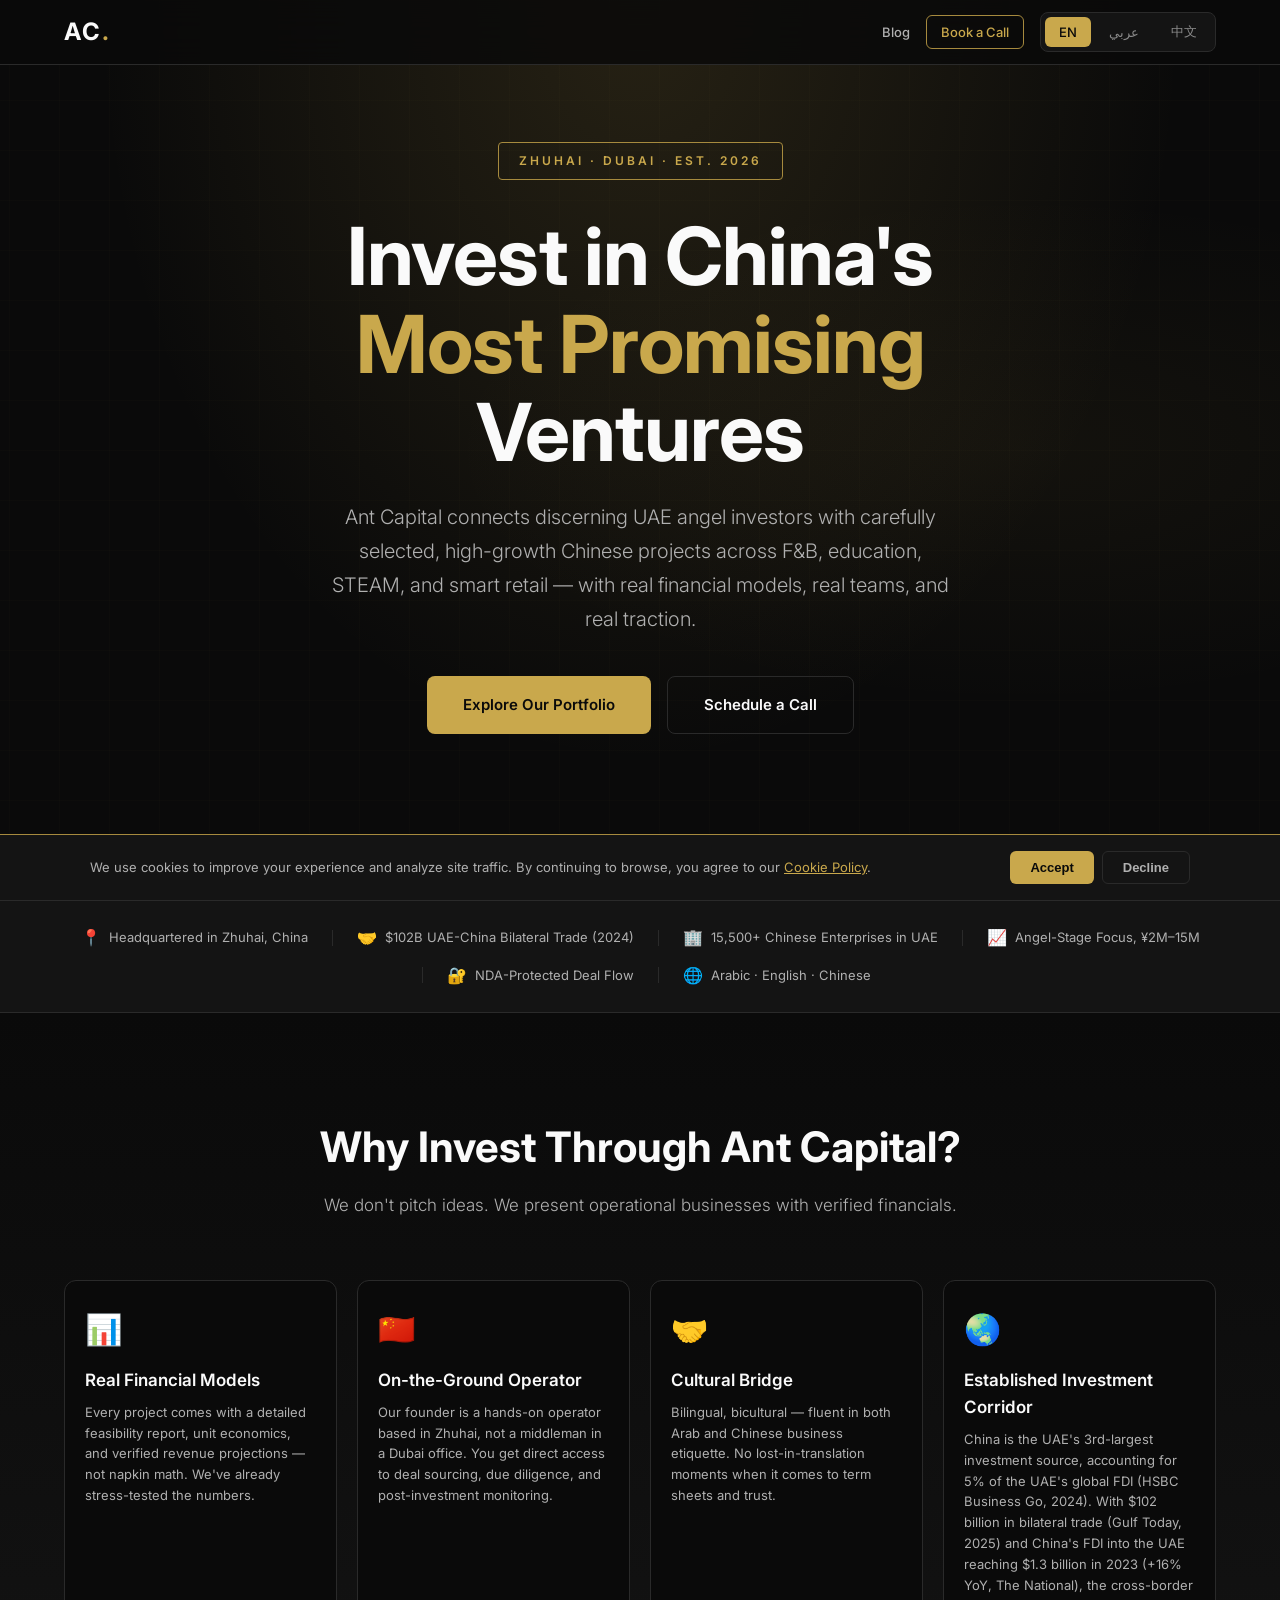
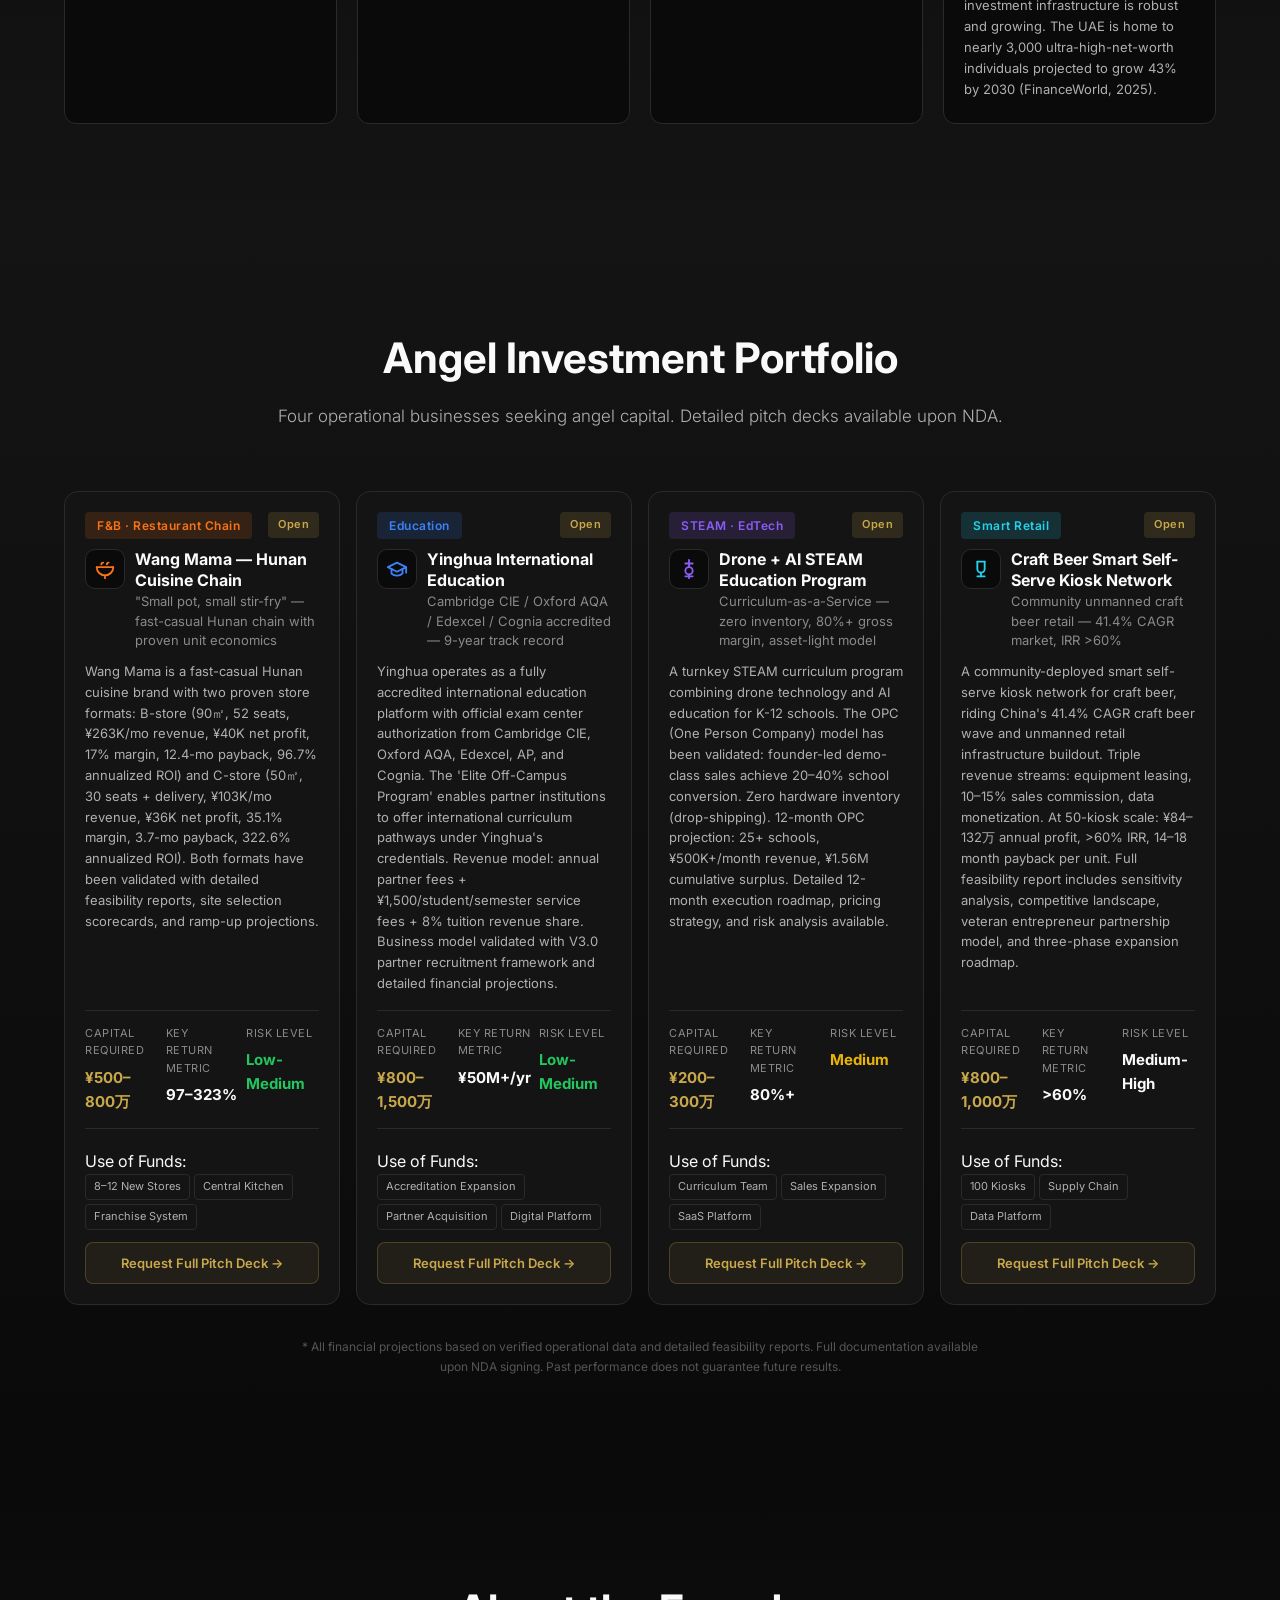
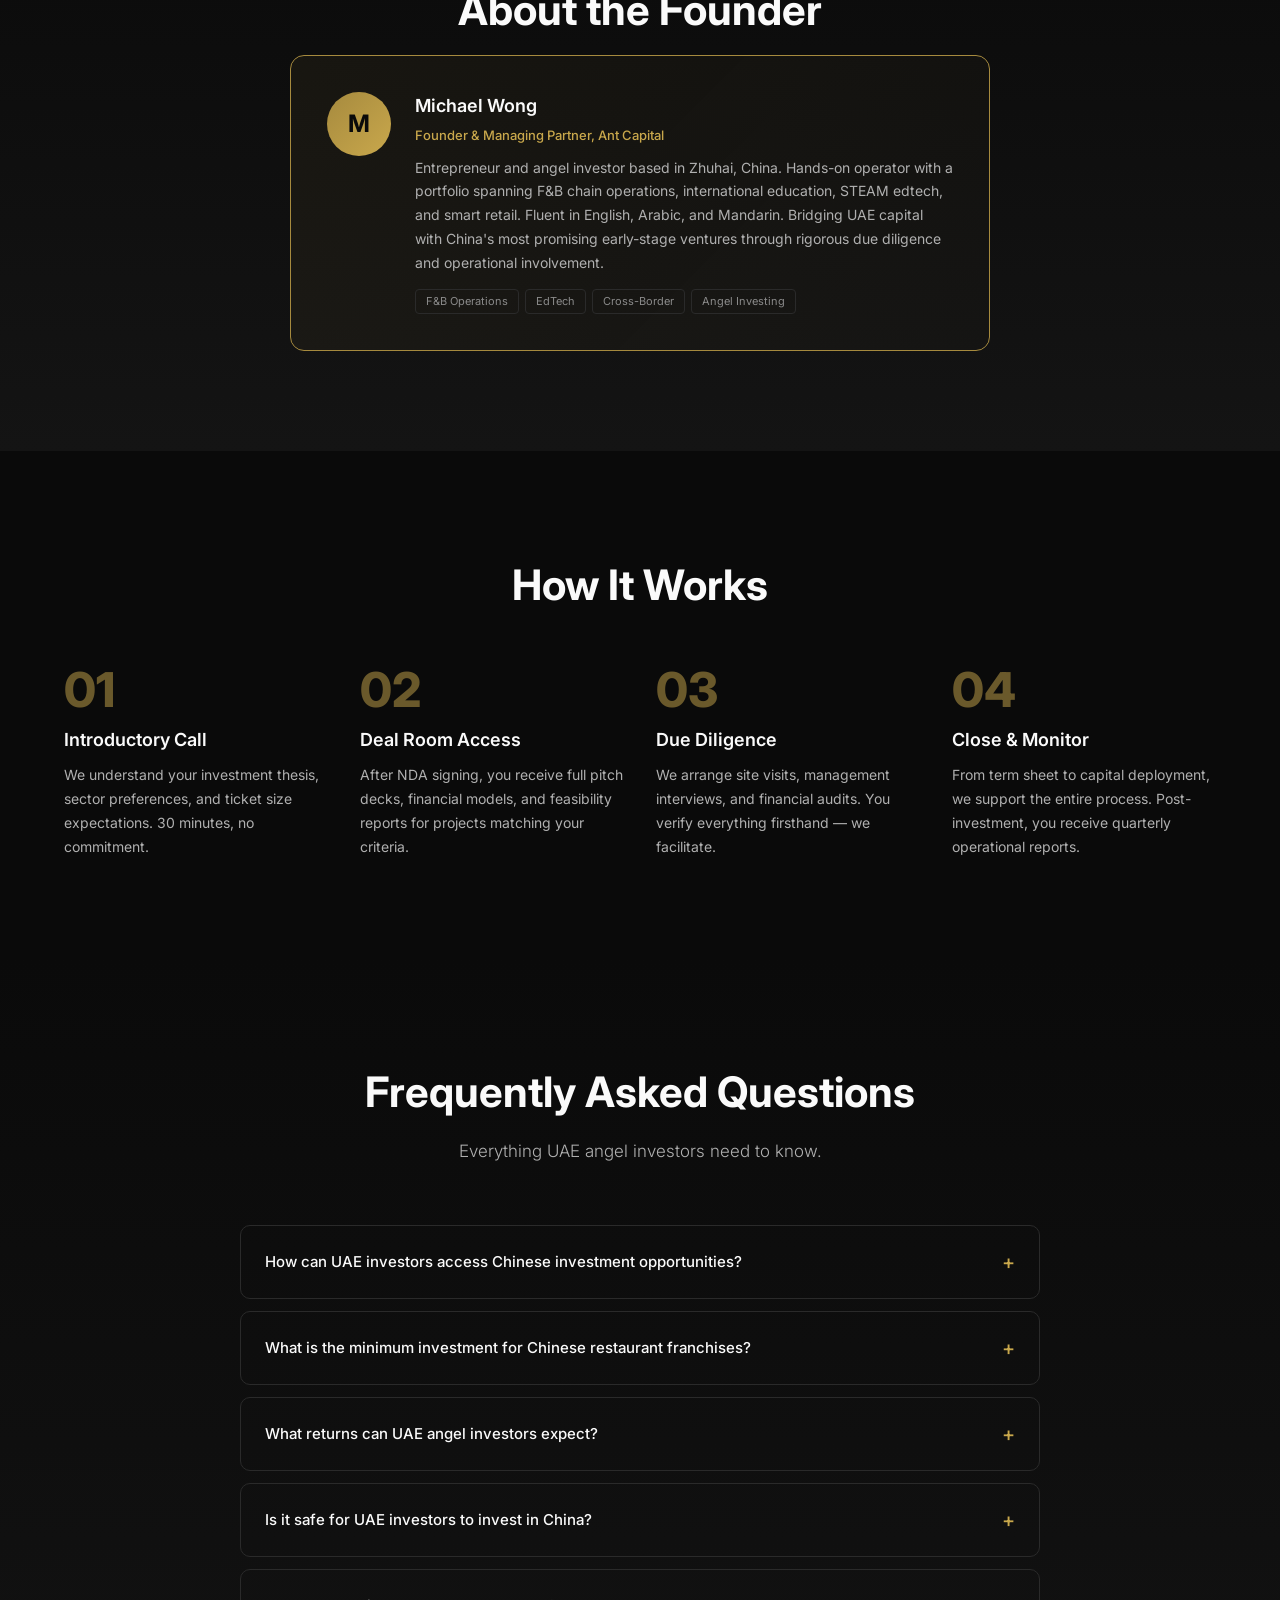
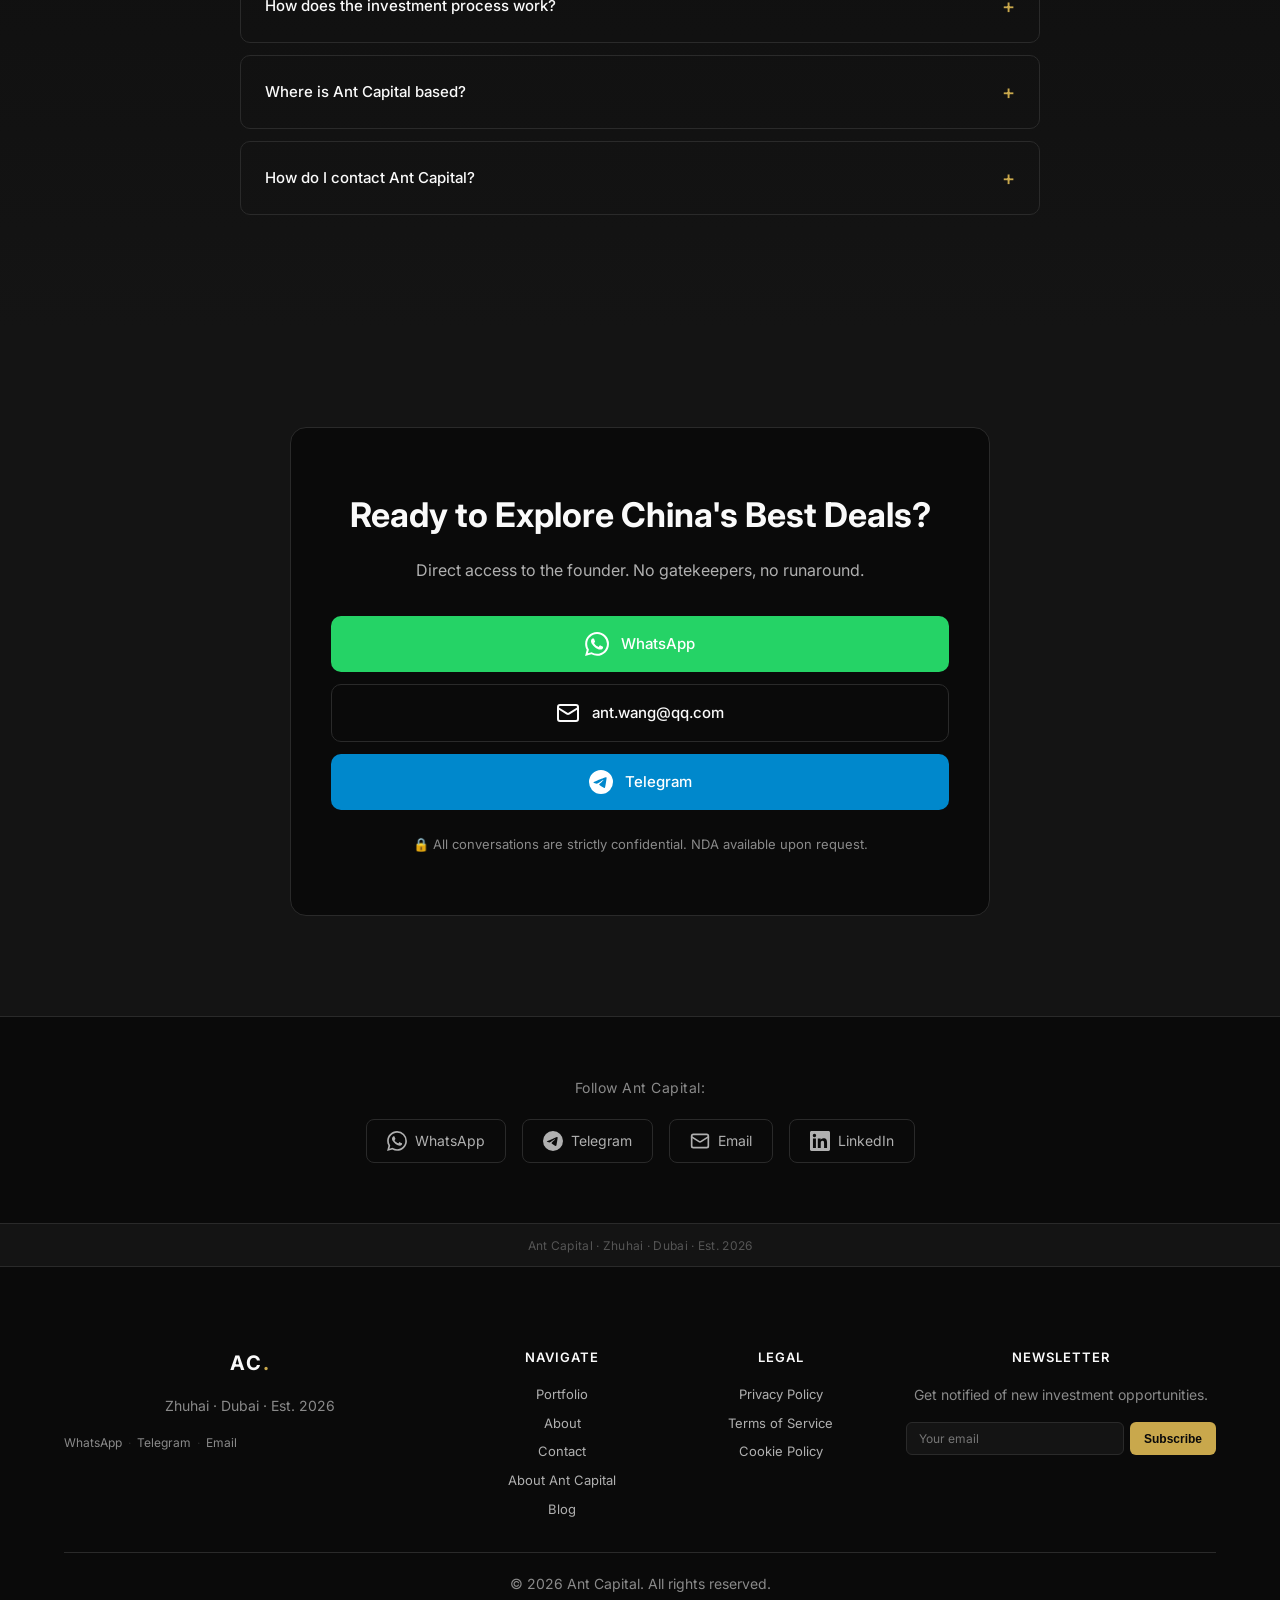
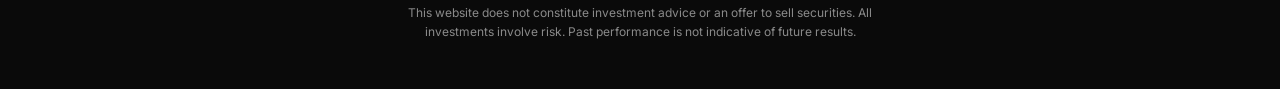
==== commit ad4b2df5: "Fix all 17 issues: 5 P0 + 6 P1 + 6 P2 P0 fixes: - Fix social media dead links (replace # with real W" ====
--- a/index.html
+++ b/index.html
@@ -8,6 +8,18 @@
 <meta property="og:title" content="Ant Capital | Angel Investing in China's Best">
 <meta property="og:description" content="Curated angel investment opportunities across F&B, education, STEAM, and smart retail. Based in Zhuhai, bridging UAE capital with China growth.">
 <meta property="og:type" content="website">
+<meta property="og:url" content="https://china-antcapital.com/">
+<meta property="og:image" content="https://china-antcapital.com/og-image.png">
+<meta property="og:site_name" content="Ant Capital">
+<meta name="twitter:card" content="summary_large_image">
+<meta name="twitter:title" content="Ant Capital | Angel Investing in China's Best">
+<meta name="twitter:description" content="Curated angel investment opportunities across F&B, education, STEAM, and smart retail. Based in Zhuhai, bridging UAE capital with China growth.">
+<meta name="twitter:image" content="https://china-antcapital.com/og-image.png">
+<link rel="canonical" href="https://china-antcapital.com/">
+<meta name="indexnow-key" content="918a5ea358f5431ab45d16f827b12048">
+<meta http-equiv="X-Content-Type-Options" content="nosniff">
+<meta http-equiv="Referrer-Policy" content="strict-origin-when-cross-origin">
+<meta name="referrer" content="strict-origin-when-cross-origin">
 <link rel="preconnect" href="https://fonts.googleapis.com">
 <link href="https://fonts.googleapis.com/css2?family=Inter:wght@300;400;500;600;700&family=Noto+Sans+Arabic:wght@300;400;500;600;700&family=Noto+Sans+SC:wght@300;400;500;600;700&display=swap" rel="stylesheet">
 <link rel="stylesheet" href="style.css">
@@ -149,18 +161,13 @@
 }
 </script>
 
-<!-- Schema 3: WebSite + SearchAction -->
+<!-- Schema 3: WebSite -->
 <script type="application/ld+json">
 {
   "@context": "https://schema.org",
   "@type": "WebSite",
   "name": "Ant Capital",
-  "url": "https://china-antcapital.com",
-  "potentialAction": {
-    "@type": "SearchAction",
-    "target": "https://china-antcapital.com/search?q={search_term_string}",
-    "query-input": "required name=search_term_string"
-  }
+  "url": "https://china-antcapital.com"
 }
 </script>
 
@@ -230,6 +237,7 @@
   <div class="topbar-inner">
     <div class="logo">AC<span class="logo-accent">.</span></div>
     <div class="topbar-right">
+      <a href="blog/index.html" class="topbar-link" data-i18n="navBlog">Blog</a>
       <a href="#contact" class="topbar-cta" data-i18n="topbarCta">Book a Call</a>
       <div class="lang-switcher">
         <button class="lang-btn active" data-lang="en">EN</button>
@@ -317,7 +325,7 @@
           <span class="project-status status-open" data-i18n="statusOpen">Open</span>
         </div>
         <div class="project-top">
-          <div class="project-logo" data-i18n="proj1Logo">🍜</div>
+          <div class="project-logo"><svg width="22" height="22" viewBox="0 0 24 24" fill="none" stroke="#F97316" stroke-width="2" stroke-linecap="round" stroke-linejoin="round"><path d="M3 10h18"/><path d="M3 10c0 5 4 9 9 9s9-4 9-9"/><path d="M12 19v3"/><path d="M8 7c0-1 1-2 2-2"/><path d="M14 7c0-1 1-2 2-2"/></svg></div>
           <div class="project-title-wrap">
             <h3 class="project-name" data-i18n="proj1Name">Wang Mama — Hunan Cuisine Chain</h3>
             <p class="project-one-liner" data-i18n="proj1OneLiner">"Small pot, small stir-fry" — fast-casual Hunan chain with proven unit economics</p>
@@ -356,7 +364,7 @@
           <span class="project-status status-open" data-i18n="statusOpen">Open</span>
         </div>
         <div class="project-top">
-          <div class="project-logo" data-i18n="proj2Logo">🎓</div>
+          <div class="project-logo"><svg width="22" height="22" viewBox="0 0 24 24" fill="none" stroke="#3B82F6" stroke-width="2" stroke-linecap="round" stroke-linejoin="round"><path d="M22 10v6M2 10l10-5 10 5-10 5z"/><path d="M6 12v5c3 3 9 3 12 0v-5"/></svg></div>
           <div class="project-title-wrap">
             <h3 class="project-name" data-i18n="proj2Name">Yinghua International Education</h3>
             <p class="project-one-liner" data-i18n="proj2OneLiner">Cambridge CIE / Oxford AQA / Edexcel / Cognia accredited — 9-year track record</p>
@@ -395,7 +403,7 @@
           <span class="project-status status-open" data-i18n="statusOpen">Open</span>
         </div>
         <div class="project-top">
-          <div class="project-logo" data-i18n="proj3Logo">🚁</div>
+          <div class="project-logo"><svg width="22" height="22" viewBox="0 0 24 24" fill="none" stroke="#8B5CF6" stroke-width="2" stroke-linecap="round" stroke-linejoin="round"><path d="M12 2v8"/><path d="M8 6h8"/><circle cx="12" cy="14" r="4"/><path d="M12 18v4"/><path d="M8 20h8"/></svg></div>
           <div class="project-title-wrap">
             <h3 class="project-name" data-i18n="proj3Name">Drone + AI STEAM Education Program</h3>
             <p class="project-one-liner" data-i18n="proj3OneLiner">Curriculum-as-a-Service — zero inventory, 80%+ gross margin, asset-light</p>
@@ -434,7 +442,7 @@
           <span class="project-status status-open" data-i18n="statusOpen">Open</span>
         </div>
         <div class="project-top">
-          <div class="project-logo" data-i18n="proj4Logo">🍺</div>
+          <div class="project-logo"><svg width="22" height="22" viewBox="0 0 24 24" fill="none" stroke="#22D3EE" stroke-width="2" stroke-linecap="round" stroke-linejoin="round"><path d="M8 4h8"/><path d="M8 4v8a4 4 0 0 0 8 0V4"/><path d="M12 16v4"/><path d="M8 20h8"/></svg></div>
           <div class="project-title-wrap">
             <h3 class="project-name" data-i18n="proj4Name">Craft Beer Smart Self-Serve Kiosk Network</h3>
             <p class="project-one-liner" data-i18n="proj4OneLiner">Community-based unmanned craft beer retail — 41% CAGR market, IRR >60%</p>
@@ -477,7 +485,7 @@
     <h2 class="section-title" data-i18n="teamTitle">About the Founder</h2>
     <div class="team-single">
       <div class="team-card founder-card">
-        <div class="team-avatar">J</div>
+        <div class="team-avatar">M</div>
         <div class="team-info">
           <h3 class="team-name" data-i18n="t1Name">Michael Wong</h3>
           <div class="team-role" data-i18n="t1Role">Founder & Managing Partner, Ant Capital</div>
@@ -523,6 +531,44 @@
   </div>
 </section>
 
+<!-- FAQ -->
+<section class="section faq-section" id="faq">
+  <div class="container">
+    <h2 class="section-title">Frequently Asked Questions</h2>
+    <p class="section-subtitle">Everything UAE angel investors need to know.</p>
+    <div class="faq-list">
+      <div class="faq-item" onclick="this.classList.toggle('open')">
+        <div class="faq-question">How can UAE investors access Chinese investment opportunities?<span class="faq-icon">+</span></div>
+        <div class="faq-answer"><p>Through Ant Capital, UAE angel investors can access vetted Chinese projects across F&B chains, international education, STEAM edtech, and smart retail. Minimum investment ranges from ¥2M–¥15M (AED 1M–7.5M). China is the UAE's 3rd-largest investment source, accounting for 5% of the UAE's global FDI (HSBC, 2024).</p></div>
+      </div>
+      <div class="faq-item" onclick="this.classList.toggle('open')">
+        <div class="faq-question">What is the minimum investment for Chinese restaurant franchises?<span class="faq-icon">+</span></div>
+        <div class="faq-answer"><p>For Wang Mama Hunan Cuisine chain, the angel investment requirement is ¥5M–¥8M (AED 2.5M–4M) per round, covering 8–12 new stores, a central kitchen, and franchise system. B-store model: ¥263K/mo revenue, ¥40K net profit, 12.4-month payback. C-store: ¥103K/mo, ¥36K profit, 3.7-month payback.</p></div>
+      </div>
+      <div class="faq-item" onclick="this.classList.toggle('open')">
+        <div class="faq-question">What returns can UAE angel investors expect?<span class="faq-icon">+</span></div>
+        <div class="faq-answer"><p>Wang Mama — 97–323% store-level annualized ROI. Yinghua Education — ¥50M+ annual revenue potential. Drone STEAM — 80%+ gross margin. Craft Beer Kiosks — 60%+ project IRR. All projections based on verified operational data. Past performance does not guarantee future results.</p></div>
+      </div>
+      <div class="faq-item" onclick="this.classList.toggle('open')">
+        <div class="faq-question">Is it safe for UAE investors to invest in China?<span class="faq-icon">+</span></div>
+        <div class="faq-answer"><p>Yes. The China-UAE Bilateral Investment Treaty (BIT) and Comprehensive Strategic Partnership framework provide legal protection. Over 15,500 Chinese enterprises operate in the UAE (WAM, 2025). Ant Capital uses standard international legal frameworks including NDA-protected deal flow and quarterly post-investment reporting.</p></div>
+      </div>
+      <div class="faq-item" onclick="this.classList.toggle('open')">
+        <div class="faq-question">How does the investment process work?<span class="faq-icon">+</span></div>
+        <div class="faq-answer"><p>Four stages: (1) Introductory Call — 30 min, no commitment; (2) Deal Room Access — after NDA, receive full pitch decks and financial models; (3) Due Diligence — site visits, management interviews, financial audits; (4) Close & Monitor — term sheet to capital deployment with quarterly operational reports.</p></div>
+      </div>
+      <div class="faq-item" onclick="this.classList.toggle('open')">
+        <div class="faq-question">Where is Ant Capital based?<span class="faq-icon">+</span></div>
+        <div class="faq-answer"><p>Ant Capital is headquartered in Zhuhai, China — a Special Economic Zone in the Greater Bay Area. The founder, Michael Wong, is based in Zhuhai and is fluent in English, Arabic, and Mandarin, bridging UAE capital with China's most promising early-stage ventures.</p></div>
+      </div>
+      <div class="faq-item" onclick="this.classList.toggle('open')">
+        <div class="faq-question">How do I contact Ant Capital?<span class="faq-icon">+</span></div>
+        <div class="faq-answer"><p>Reach the founder directly via WhatsApp (+86 18666983319), email (ant.wang@qq.com), or Telegram (@MichaelWong7898). All conversations are strictly confidential. NDA available upon request.</p></div>
+      </div>
+    </div>
+  </div>
+</section>
+
 <!-- CTA -->
 <section class="section cta-section" id="contact">
   <div class="container">
@@ -530,7 +576,7 @@
       <h2 data-i18n="ctaTitle">Ready to Explore China's Best Deals?</h2>
       <p data-i18n="ctaSub">Direct access to the founder. No gatekeepers, no runaround.</p>
       <div class="contact-methods">
-        <a href="https://wa.me/YOUR_WHATSAPP?text=Hi%20Michael%2C%20I%27d%20like%20to%20learn%20more%20about%20your%20portfolio." class="contact-btn whatsapp" target="_blank">
+        <a href="https://wa.me/8618666983319?text=Hi%20Michael%2C%20I%27d%20like%20to%20learn%20more%20about%20your%20portfolio." class="contact-btn whatsapp" target="_blank">
           <svg width="24" height="24" viewBox="0 0 24 24" fill="currentColor"><path d="M17.472 14.382c-.297-.149-1.758-.867-2.03-.967-.273-.099-.471-.148-.67.15-.197.297-.767.966-.94 1.164-.173.199-.347.223-.644.075-.297-.15-1.255-.463-2.39-1.475-.883-.788-1.48-1.761-1.653-2.059-.173-.297-.018-.458.13-.606.134-.133.298-.347.446-.52.149-.174.198-.298.298-.497.099-.198.05-.371-.025-.52-.075-.149-.669-1.612-.916-2.207-.242-.579-.487-.5-.669-.51-.173-.008-.371-.01-.57-.01-.198 0-.52.074-.792.372-.272.297-1.04 1.016-1.04 2.479 0 1.462 1.065 2.875 1.213 3.074.149.198 2.096 3.2 5.077 4.487.709.306 1.262.489 1.694.625.712.227 1.36.195 1.871.118.571-.085 1.758-.719 2.006-1.413.248-.694.248-1.289.173-1.413-.074-.124-.272-.198-.57-.347m-5.421 7.403h-.004a9.87 9.87 0 01-5.031-1.378l-.361-.214-3.741.982.998-3.648-.235-.374a9.86 9.86 0 01-1.51-5.26c.001-5.45 4.436-9.884 9.888-9.884 2.64 0 5.122 1.03 6.988 2.898a9.825 9.825 0 012.893 6.994c-.003 5.45-4.437 9.884-9.885 9.884m8.413-18.297A11.815 11.815 0 0012.05 0C5.495 0 .16 5.335.157 11.892c0 2.096.547 4.142 1.588 5.945L.057 24l6.305-1.654a11.882 11.882 0 005.683 1.448h.005c6.554 0 11.89-5.335 11.893-11.893a11.821 11.821 0 00-3.48-8.413z"/></svg>
           <span data-i18n="whatsappBtn">WhatsApp</span>
         </a>
@@ -553,10 +599,10 @@
   <div class="container">
     <p class="social-label" data-i18n="socialLabel">Follow Ant Capital:</p>
     <div class="social-links">
-      <a href="#" class="social-link"><svg width="20" height="20" viewBox="0 0 24 24" fill="currentColor"><path d="M19.59 6.69a4.83 4.83 0 0 1-3.77-4.25V2h-3.45v13.67a2.89 2.89 0 0 1-2.88 2.5 2.89 2.89 0 0 1-2.89-2.89 2.89 2.89 0 0 1 2.89-2.89c.28 0 .54.04.79.1v-3.5a6.37 6.37 0 0 0-.79-.05A6.34 6.34 0 0 0 3.15 15.2a6.34 6.34 0 0 0 6.34 6.34 6.34 6.34 0 0 0 6.34-6.34V8.73a8.19 8.19 0 0 0 4.76 1.52V6.8a4.84 4.84 0 0 1-1-.11z"/></svg><span>TikTok</span></a>
-      <a href="#" class="social-link"><svg width="20" height="20" viewBox="0 0 24 24" fill="currentColor"><path d="M23.498 6.186a3.016 3.016 0 0 0-2.122-2.136C19.505 3.545 12 3.545 12 3.545s-7.505 0-9.377.505A3.017 3.017 0 0 0 .502 6.186C0 8.07 0 12 0 12s0 3.93.502 5.814a3.016 3.016 0 0 0 2.122 2.136c1.871.505 9.376.505 9.376.505s7.505 0 9.377-.505a3.015 3.015 0 0 0 2.122-2.136C24 15.93 24 12 24 12s0-3.93-.502-5.814zM9.545 15.568V8.432L15.818 12l-6.273 3.568z"/></svg><span>YouTube</span></a>
-      <a href="#" class="social-link"><svg width="20" height="20" viewBox="0 0 24 24" fill="currentColor"><path d="M24 12.073c0-6.627-5.373-12-12-12s-12 5.373-12 12c0 5.99 4.388 10.954 10.125 11.854v-8.385H7.078v-3.47h3.047V9.43c0-3.007 1.792-4.669 4.533-4.669 1.312 0 2.686.235 2.686.235v2.953H15.83c-1.491 0-1.956.925-1.956 1.874v2.25h3.328l-.532 3.47h-2.796v8.385C19.612 23.027 24 18.062 24 12.073z"/></svg><span>Facebook</span></a>
-      <a href="#" class="social-link"><svg width="20" height="20" viewBox="0 0 24 24" fill="currentColor"><path d="M12 2.163c3.204 0 3.584.012 4.85.07 3.252.148 4.771 1.691 4.919 4.919.058 1.265.069 1.645.069 4.849 0 3.205-.012 3.584-.069 4.849-.149 3.225-1.664 4.771-4.919 4.919-1.266.058-1.644.07-4.85.07-3.204 0-3.584-.012-4.849-.07-3.26-.149-4.771-1.699-4.919-4.92-.058-1.265-.07-1.644-.07-4.849 0-3.204.013-3.583.07-4.849.149-3.227 1.664-4.771 4.919-4.919 1.266-.057 1.645-.069 4.849-.069zM12 0C8.741 0 8.333.014 7.053.072 2.695.272.273 2.69.073 7.052.014 8.333 0 8.741 0 12c0 3.259.014 3.668.072 4.948.2 4.358 2.618 6.78 6.98 6.98C8.333 23.986 8.741 24 12 24c3.259 0 3.668-.014 4.948-.072 4.354-.2 6.782-2.618 6.979-6.98.059-1.28.073-1.689.073-4.948 0-3.259-.014-3.667-.072-4.947-.196-4.354-2.617-6.78-6.979-6.98C15.668.014 15.259 0 12 0zm0 5.838a6.162 6.162 0 1 0 0 12.324 6.162 6.162 0 0 0 0-12.324zM12 16a4 4 0 1 1 0-8 4 4 0 0 1 0 8zm6.406-11.845a1.44 1.44 0 1 0 0 2.881 1.44 1.44 0 0 0 0-2.881z"/></svg><span>Instagram</span></a>
+      <a href="https://wa.me/8618666983319" class="social-link" target="_blank" rel="noopener"><svg width="20" height="20" viewBox="0 0 24 24" fill="currentColor"><path d="M17.472 14.382c-.297-.149-1.758-.867-2.03-.967-.273-.099-.471-.148-.67.15-.197.297-.767.966-.94 1.164-.173.199-.347.223-.644.075-.297-.15-1.255-.463-2.39-1.475-.883-.788-1.48-1.761-1.653-2.059-.173-.297-.018-.458.13-.606.134-.133.298-.347.446-.52.149-.174.198-.298.298-.497.099-.198.05-.371-.025-.52-.075-.149-.669-1.612-.916-2.207-.242-.579-.487-.5-.669-.51-.173-.008-.371-.01-.57-.01-.198 0-.52.074-.792.372-.272.297-1.04 1.016-1.04 2.479 0 1.462 1.065 2.875 1.213 3.074.149.198 2.096 3.2 5.077 4.487.709.306 1.262.489 1.694.625.712.227 1.36.195 1.871.118.571-.085 1.758-.719 2.006-1.413.248-.694.248-1.289.173-1.413-.074-.124-.272-.198-.57-.347m-5.421 7.403h-.004a9.87 9.87 0 01-5.031-1.378l-.361-.214-3.741.982.998-3.648-.235-.374a9.86 9.86 0 01-1.51-5.26c.001-5.45 4.436-9.884 9.888-9.884 2.64 0 5.122 1.03 6.988 2.898a9.825 9.825 0 012.893 6.994c-.003 5.45-4.437 9.884-9.885 9.884m8.413-18.297A11.815 11.815 0 0012.05 0C5.495 0 .16 5.335.157 11.892c0 2.096.547 4.142 1.588 5.945L.057 24l6.305-1.654a11.882 11.882 0 005.683 1.448h.005c6.554 0 11.89-5.335 11.893-11.893a11.821 11.821 0 00-3.48-8.413z"/></svg><span>WhatsApp</span></a>
+      <a href="https://t.me/MichaelWong7898" class="social-link" target="_blank" rel="noopener"><svg width="20" height="20" viewBox="0 0 24 24" fill="currentColor"><path d="M11.944 0A12 12 0 0 0 0 12a12 12 0 0 0 12 12 12 12 0 0 0 12-12A12 12 0 0 0 12 0a12 12 0 0 0-.056 0zm4.962 7.224c.1-.002.321.023.465.14a.506.506 0 0 1 .171.325c.016.093.036.306.02.472-.18 1.898-.962 6.502-1.36 8.627-.168.9-.499 1.201-.82 1.23-.696.065-1.225-.46-1.9-.902-1.056-.693-1.653-1.124-2.678-1.8-1.185-.78-.417-1.21.258-1.91.177-.184 3.247-2.977 3.307-3.23.007-.032.014-.15-.056-.212s-.174-.041-.249-.024c-.106.024-1.793 1.14-5.061 3.345-.48.33-.913.49-1.302.48-.428-.008-1.252-.241-1.865-.44-.752-.245-1.349-.374-1.297-.789.027-.216.325-.437.893-.663 3.498-1.524 5.83-2.529 6.998-3.014 3.332-1.386 4.025-1.627 4.476-1.635z"/></svg><span>Telegram</span></a>
+      <a href="mailto:ant.wang@qq.com" class="social-link"><svg width="20" height="20" viewBox="0 0 24 24" fill="none" stroke="currentColor" stroke-width="2" stroke-linecap="round" stroke-linejoin="round"><rect x="2" y="4" width="20" height="16" rx="2"/><path d="m22 7-8.97 5.7a1.94 1.94 0 0 1-2.06 0L2 7"/></svg><span>Email</span></a>
+      <a href="https://www.linkedin.com/" class="social-link" target="_blank" rel="noopener"><svg width="20" height="20" viewBox="0 0 24 24" fill="currentColor"><path d="M20.447 20.452h-3.554v-5.569c0-1.328-.027-3.037-1.852-3.037-1.853 0-2.136 1.445-2.136 2.939v5.667H9.351V9h3.414v1.561h.046c.477-.9 1.637-1.85 3.37-1.85 3.601 0 4.267 2.37 4.267 5.455v6.286zM5.337 7.433a2.062 2.062 0 01-2.063-2.065 2.064 2.064 0 112.063 2.065zm1.782 13.019H3.555V9h3.564v11.452zM22.225 0H1.771C.792 0 0 .774 0 1.729v20.542C0 23.227.792 24 1.771 24h20.451C23.2 24 24 23.227 24 22.271V1.729C24 .774 23.2 0 22.222 0h.003z"/></svg><span>LinkedIn</span></a>
     </div>
   </div>
 </section>
@@ -564,14 +610,69 @@
 <!-- Footer -->
 <footer class="footer">
   <div class="container">
-    <div class="footer-top">
-      <div class="logo" style="font-size:20px;">AC<span class="logo-accent">.</span></div>
-      <p class="footer-tagline" data-i18n="footerTagline">Zhuhai · Dubai · Est. 2026</p>
-    </div>
-    <p>&copy; 2026 Ant Capital. All rights reserved.</p>
-    <p class="footer-disclaimer" data-i18n="disclaimer">This website does not constitute investment advice or an offer to sell securities. All investments involve risk. Past performance is not indicative of future results.</p>
+    <div class="footer-grid">
+      <div class="footer-col footer-brand">
+        <div class="logo" style="font-size:20px;">AC<span class="logo-accent">.</span></div>
+        <p class="footer-tagline" data-i18n="footerTagline">Zhuhai · Dubai · Est. 2026</p>
+        <div class="footer-contact">
+          <a href="https://wa.me/8618666983319" target="_blank" rel="noopener">WhatsApp</a>
+          <span class="footer-dot">·</span>
+          <a href="https://t.me/MichaelWong7898" target="_blank" rel="noopener">Telegram</a>
+          <span class="footer-dot">·</span>
+          <a href="mailto:ant.wang@qq.com">Email</a>
+        </div>
+      </div>
+      <div class="footer-col">
+        <h4 class="footer-heading">Navigate</h4>
+        <a href="#projects">Portfolio</a>
+        <a href="#about">About</a>
+        <a href="#contact">Contact</a>
+        <a href="about.html">About Ant Capital</a>
+        <a href="blog/index.html">Blog</a>
+      </div>
+      <div class="footer-col">
+        <h4 class="footer-heading">Legal</h4>
+        <a href="privacy-policy.html">Privacy Policy</a>
+        <a href="terms.html">Terms of Service</a>
+        <a href="privacy-policy.html#cookies">Cookie Policy</a>
+      </div>
+      <div class="footer-col">
+        <h4 class="footer-heading">Newsletter</h4>
+        <p class="footer-news-desc">Get notified of new investment opportunities.</p>
+        <form class="footer-news" onsubmit="return false;">
+          <input type="email" placeholder="Your email" class="footer-news-input" id="newsletter-email">
+          <button type="submit" class="footer-news-btn" onclick="subscribeNewsletter()">Subscribe</button>
+        </form>
+      </div>
+    </div>
+    <div class="footer-bottom">
+      <p>&copy; 2026 Ant Capital. All rights reserved.</p>
+      <p class="footer-disclaimer" data-i18n="disclaimer">This website does not constitute investment advice or an offer to sell securities. All investments involve risk. Past performance is not indicative of future results.</p>
+    </div>
   </div>
 </footer>
+
+<!-- Cookie Consent -->
+<div id="cookie-banner" class="cookie-banner" style="display:none;">
+  <div class="cookie-content">
+    <p class="cookie-text">We use cookies to improve your experience and analyze site traffic. By continuing to browse, you agree to our <a href="privacy-policy.html#cookies">Cookie Policy</a>.</p>
+    <div class="cookie-actions">
+      <button class="cookie-btn cookie-accept" onclick="acceptCookies()">Accept</button>
+      <button class="cookie-btn cookie-decline" onclick="declineCookies()">Decline</button>
+    </div>
+  </div>
+</div>
+
+<script>
+function getCookie(name){var v=document.cookie.match(new RegExp('(^| )'+name+'=([^;]+)'));return v?v[2]:null}
+function setCookie(name,value,days){var d=new Date();d.setTime(d.getTime()+(days*24*60*60*1000));document.cookie=name+'='+value+';expires='+d.toUTCString()+';path=/;SameSite=Lax'}
+if(!getCookie('antcap_cookie_consent')){
+  setTimeout(function(){document.getElementById('cookie-banner').style.display='block';},1500);
+}
+function acceptCookies(){setCookie('antcap_cookie_consent','accepted',365);document.getElementById('cookie-banner').style.display='none';}
+function declineCookies(){setCookie('antcap_cookie_consent','declined',30);document.getElementById('cookie-banner').style.display='none';}
+function subscribeNewsletter(){var e=document.getElementById('newsletter-email');if(e&&e.value){alert('Thank you! We will notify you of new opportunities at '+e.value);e.value='';}else{alert('Please enter your email address.');}}
+</script>
 
 <script src="i18n.js"></script>
 <script src="stats.js"></script>
--- a/style.css
+++ b/style.css
@@ -84,6 +84,17 @@
 .topbar-cta:hover {
   background: var(--gold);
   color: var(--dark);
+}
+
+.topbar-link {
+  font-size: 13px;
+  font-weight: 500;
+  color: var(--gray-light);
+  transition: color 0.2s;
+}
+
+.topbar-link:hover {
+  color: var(--gold);
 }
 
 .logo {
@@ -930,3 +941,351 @@
   color: #555;
   letter-spacing: 0.3px;
 }
+
+/* ==================== Footer Grid ==================== */
+.footer-grid {
+  display: grid;
+  grid-template-columns: 2fr 1fr 1fr 1.5fr;
+  gap: 32px;
+  padding: 48px 0 32px;
+}
+
+.footer-col { display: flex; flex-direction: column; gap: 8px; }
+
+.footer-col a {
+  font-size: 13px;
+  color: var(--gray-light);
+  transition: color 0.2s;
+}
+.footer-col a:hover { color: var(--gold); }
+
+.footer-heading {
+  font-size: 13px;
+  font-weight: 600;
+  color: var(--white);
+  text-transform: uppercase;
+  letter-spacing: 1px;
+  margin-bottom: 8px;
+}
+
+.footer-brand .logo { margin-bottom: 8px; }
+
+.footer-contact { display: flex; gap: 6px; align-items: center; margin-top: 8px; }
+.footer-contact a { font-size: 12px; color: var(--gray); }
+.footer-contact a:hover { color: var(--gold); }
+.footer-dot { color: var(--dark-border); font-size: 12px; }
+
+.footer-news-desc { font-size: 12px; color: var(--gray); margin-bottom: 8px; }
+
+.footer-news { display: flex; gap: 6px; }
+.footer-news-input {
+  flex: 1;
+  background: var(--dark-card);
+  border: 1px solid var(--dark-border);
+  border-radius: 6px;
+  padding: 8px 12px;
+  color: var(--white);
+  font-size: 12px;
+  font-family: var(--font-en);
+  outline: none;
+}
+.footer-news-input:focus { border-color: var(--gold-dark); }
+.footer-news-btn {
+  background: var(--gold);
+  color: var(--dark);
+  border: none;
+  border-radius: 6px;
+  padding: 8px 14px;
+  font-size: 12px;
+  font-weight: 600;
+  cursor: pointer;
+  white-space: nowrap;
+  transition: all 0.2s;
+}
+.footer-news-btn:hover { background: var(--gold-light); }
+
+.footer-bottom {
+  border-top: 1px solid var(--dark-border);
+  padding: 20px 0 16px;
+  text-align: center;
+}
+
+/* ==================== Cookie Banner ==================== */
+.cookie-banner {
+  position: fixed;
+  bottom: 0;
+  left: 0;
+  right: 0;
+  z-index: 9999;
+  background: var(--dark-card);
+  border-top: 1px solid var(--gold-dark);
+  padding: 16px 24px;
+  animation: cookieSlideUp 0.4s ease;
+}
+
+@keyframes cookieSlideUp {
+  from { transform: translateY(100%); opacity: 0; }
+  to { transform: translateY(0); opacity: 1; }
+}
+
+.cookie-content {
+  max-width: 1100px;
+  margin: 0 auto;
+  display: flex;
+  align-items: center;
+  justify-content: space-between;
+  gap: 16px;
+  flex-wrap: wrap;
+}
+
+.cookie-text {
+  font-size: 13px;
+  color: var(--gray-light);
+  flex: 1;
+  min-width: 280px;
+}
+.cookie-text a { color: var(--gold); text-decoration: underline; }
+
+.cookie-actions { display: flex; gap: 8px; }
+
+.cookie-btn {
+  padding: 8px 20px;
+  border-radius: 6px;
+  font-size: 13px;
+  font-weight: 600;
+  cursor: pointer;
+  border: none;
+  transition: all 0.2s;
+}
+
+.cookie-accept {
+  background: var(--gold);
+  color: var(--dark);
+}
+.cookie-accept:hover { background: var(--gold-light); }
+
+.cookie-decline {
+  background: transparent;
+  border: 1px solid var(--dark-border);
+  color: var(--gray-light);
+}
+.cookie-decline:hover { border-color: var(--gray); color: var(--white); }
+
+/* ==================== FAQ Section ==================== */
+.faq-section {
+  background: linear-gradient(180deg, var(--dark) 0%, var(--dark-card) 100%);
+}
+
+.faq-list {
+  max-width: 800px;
+  margin: 0 auto;
+}
+
+.faq-item {
+  border: 1px solid var(--dark-border);
+  border-radius: 10px;
+  margin-bottom: 12px;
+  overflow: hidden;
+  transition: border-color 0.2s;
+}
+
+.faq-item:hover { border-color: var(--gold-dark); }
+
+.faq-question {
+  display: flex;
+  justify-content: space-between;
+  align-items: center;
+  padding: 20px 24px;
+  cursor: pointer;
+  font-size: 15px;
+  font-weight: 500;
+  color: var(--white);
+  user-select: none;
+}
+
+.faq-question .faq-icon {
+  color: var(--gold);
+  font-size: 20px;
+  transition: transform 0.3s;
+  flex-shrink: 0;
+  margin-left: 12px;
+}
+
+.faq-item.open .faq-icon { transform: rotate(45deg); }
+
+.faq-answer {
+  max-height: 0;
+  overflow: hidden;
+  transition: max-height 0.3s ease, padding 0.3s ease;
+  padding: 0 24px;
+}
+
+.faq-item.open .faq-answer {
+  max-height: 400px;
+  padding: 0 24px 20px;
+}
+
+.faq-answer p {
+  font-size: 14px;
+  color: var(--gray-light);
+  line-height: 1.7;
+}
+
+/* ==================== Blog Index ==================== */
+.blog-index-grid {
+  display: grid;
+  grid-template-columns: repeat(auto-fit, minmax(320px, 1fr));
+  gap: 24px;
+}
+
+.blog-index-card {
+  background: var(--dark-card);
+  border: 1px solid var(--dark-border);
+  border-radius: 14px;
+  overflow: hidden;
+  transition: all 0.3s;
+}
+
+.blog-index-card:hover {
+  border-color: var(--gold-dark);
+  transform: translateY(-4px);
+  box-shadow: 0 12px 40px rgba(0,0,0,0.4);
+}
+
+.blog-index-card-header {
+  padding: 24px 24px 0;
+}
+
+.blog-index-card-tag {
+  font-size: 11px;
+  font-weight: 600;
+  padding: 4px 10px;
+  border-radius: 4px;
+  background: rgba(201,168,76,0.15);
+  color: var(--gold);
+}
+
+.blog-index-card-date {
+  font-size: 12px;
+  color: var(--gray);
+  margin-top: 8px;
+}
+
+.blog-index-card h3 {
+  font-size: 18px;
+  font-weight: 700;
+  margin: 12px 0 8px;
+  line-height: 1.3;
+  padding: 0 24px;
+}
+
+.blog-index-card p {
+  font-size: 14px;
+  color: var(--gray-light);
+  line-height: 1.6;
+  padding: 0 24px 20px;
+}
+
+.blog-index-card-link {
+  display: block;
+  padding: 12px 24px;
+  border-top: 1px solid var(--dark-border);
+  text-align: center;
+  font-size: 13px;
+  font-weight: 600;
+  color: var(--gold);
+  transition: background 0.2s;
+}
+
+.blog-index-card-link:hover { background: rgba(201,168,76,0.05); }
+
+/* ==================== Legal Pages ==================== */
+.legal-container {
+  max-width: 800px;
+  margin: 120px auto 80px;
+  padding: 0 24px;
+}
+
+.legal-container h1 {
+  font-size: clamp(28px, 4vw, 40px);
+  font-weight: 700;
+  margin-bottom: 16px;
+}
+
+.legal-container .legal-date {
+  font-size: 14px;
+  color: var(--gray);
+  margin-bottom: 40px;
+}
+
+.legal-container h2 {
+  font-size: 22px;
+  color: var(--gold);
+  margin: 36px 0 16px;
+  font-weight: 600;
+}
+
+.legal-container h3 {
+  font-size: 18px;
+  margin: 24px 0 12px;
+  color: var(--white);
+}
+
+.legal-container p {
+  font-size: 16px;
+  line-height: 1.8;
+  color: var(--gray-light);
+  margin-bottom: 16px;
+}
+
+.legal-container ul {
+  margin: 16px 0 24px 24px;
+}
+
+.legal-container li {
+  font-size: 15px;
+  color: var(--gray-light);
+  line-height: 1.7;
+  margin-bottom: 8px;
+}
+
+.legal-container a {
+  color: var(--gold);
+  text-decoration: underline;
+}
+
+/* ==================== 404 Page ==================== */
+.not-found {
+  min-height: 100vh;
+  display: flex;
+  align-items: center;
+  justify-content: center;
+  text-align: center;
+  padding: 120px 24px 80px;
+}
+
+.not-found h1 {
+  font-size: clamp(80px, 15vw, 160px);
+  font-weight: 800;
+  color: var(--gold);
+  line-height: 1;
+}
+
+.not-found h2 {
+  font-size: 24px;
+  font-weight: 600;
+  margin: 16px 0 8px;
+}
+
+.not-found p {
+  color: var(--gray-light);
+  margin-bottom: 32px;
+  font-size: 16px;
+}
+
+/* ==================== Responsive Footer ==================== */
+@media (max-width: 768px) {
+  .footer-grid { grid-template-columns: 1fr 1fr; gap: 24px; }
+  .footer-brand { grid-column: 1 / -1; }
+  .cookie-content { flex-direction: column; text-align: center; }
+}
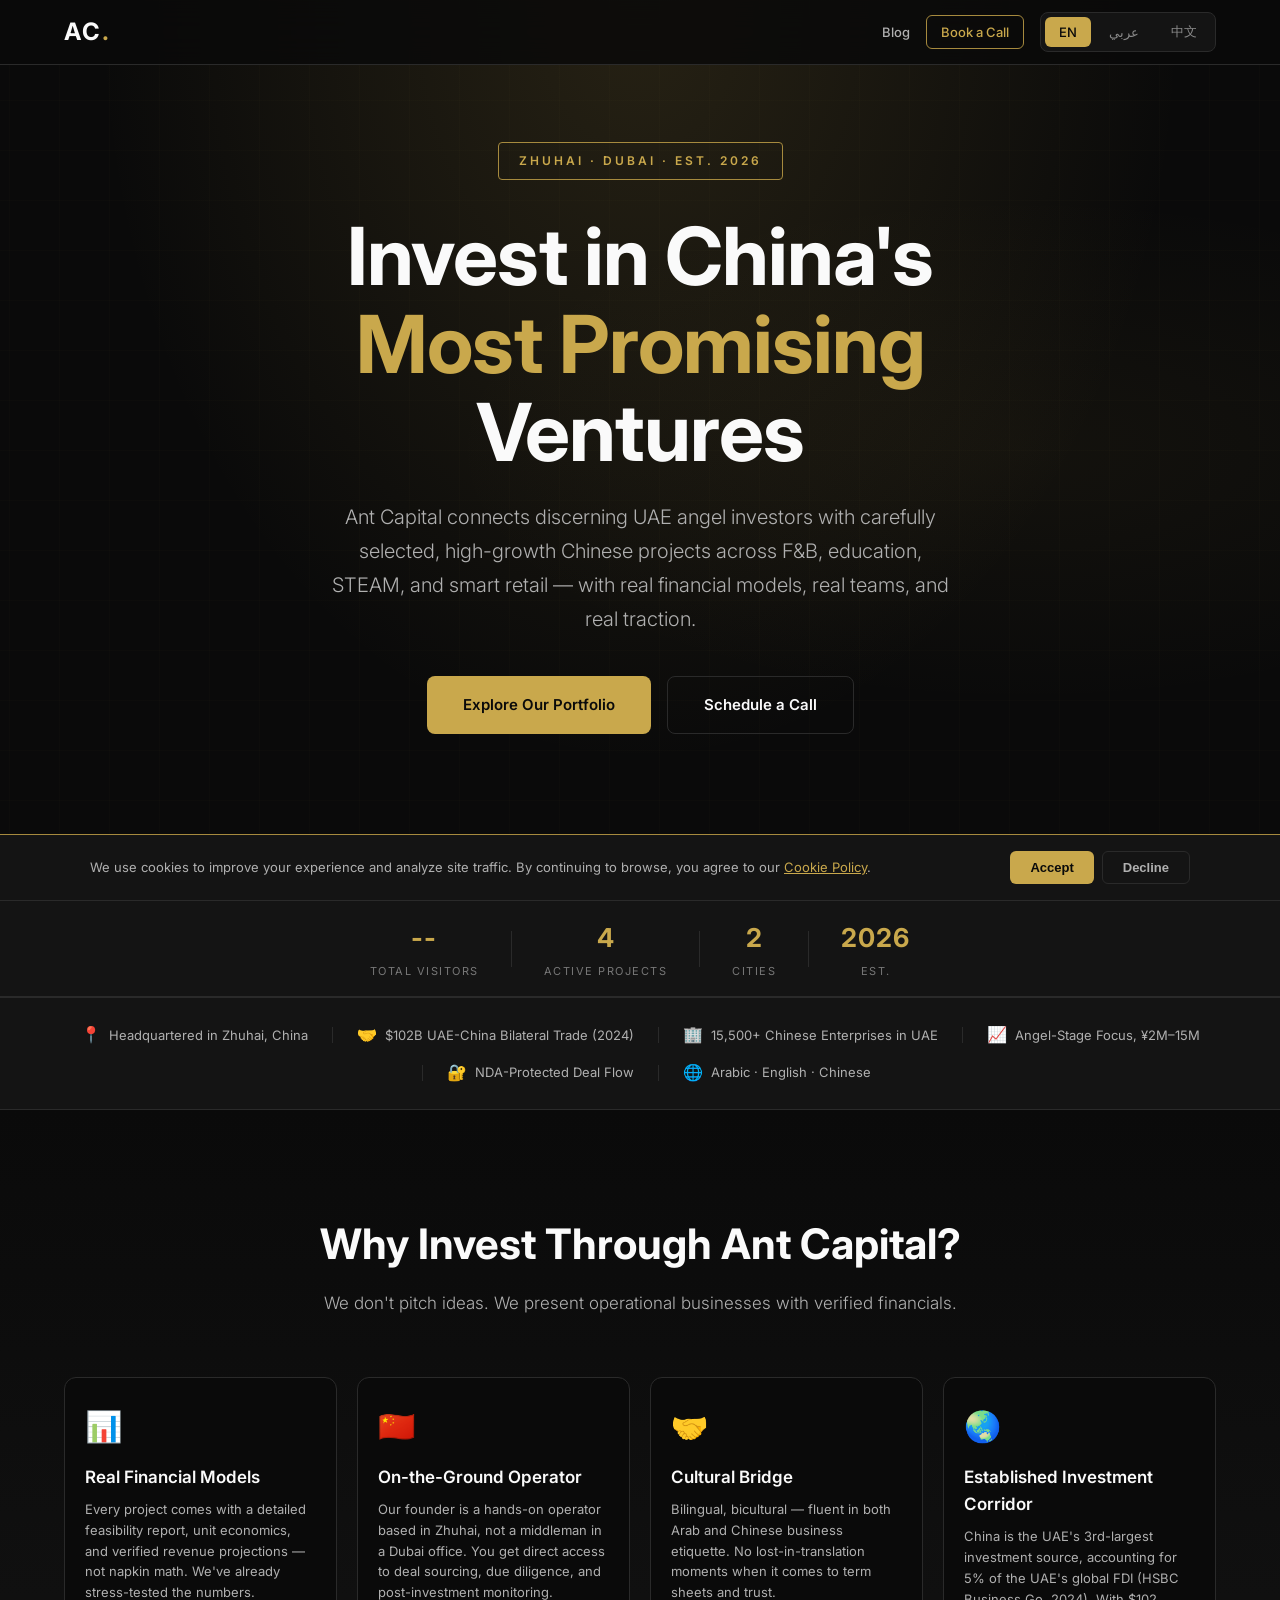
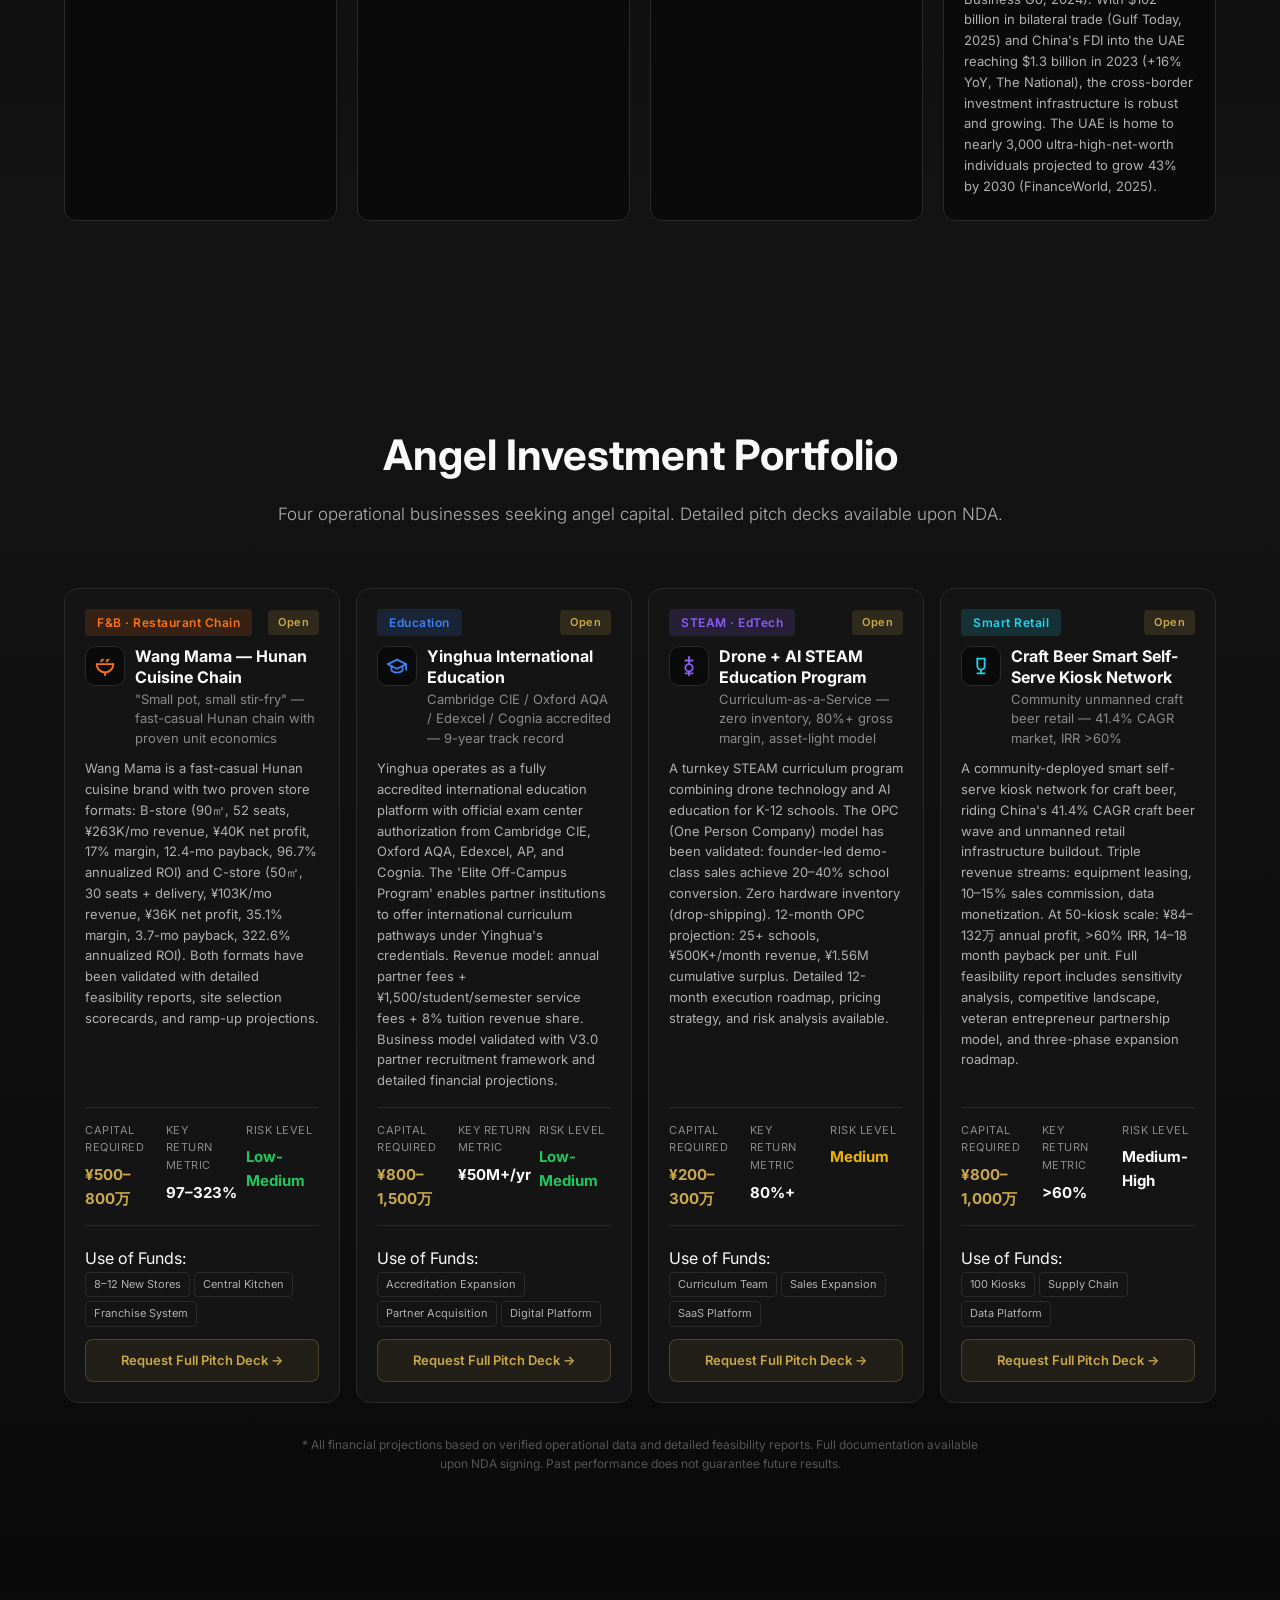
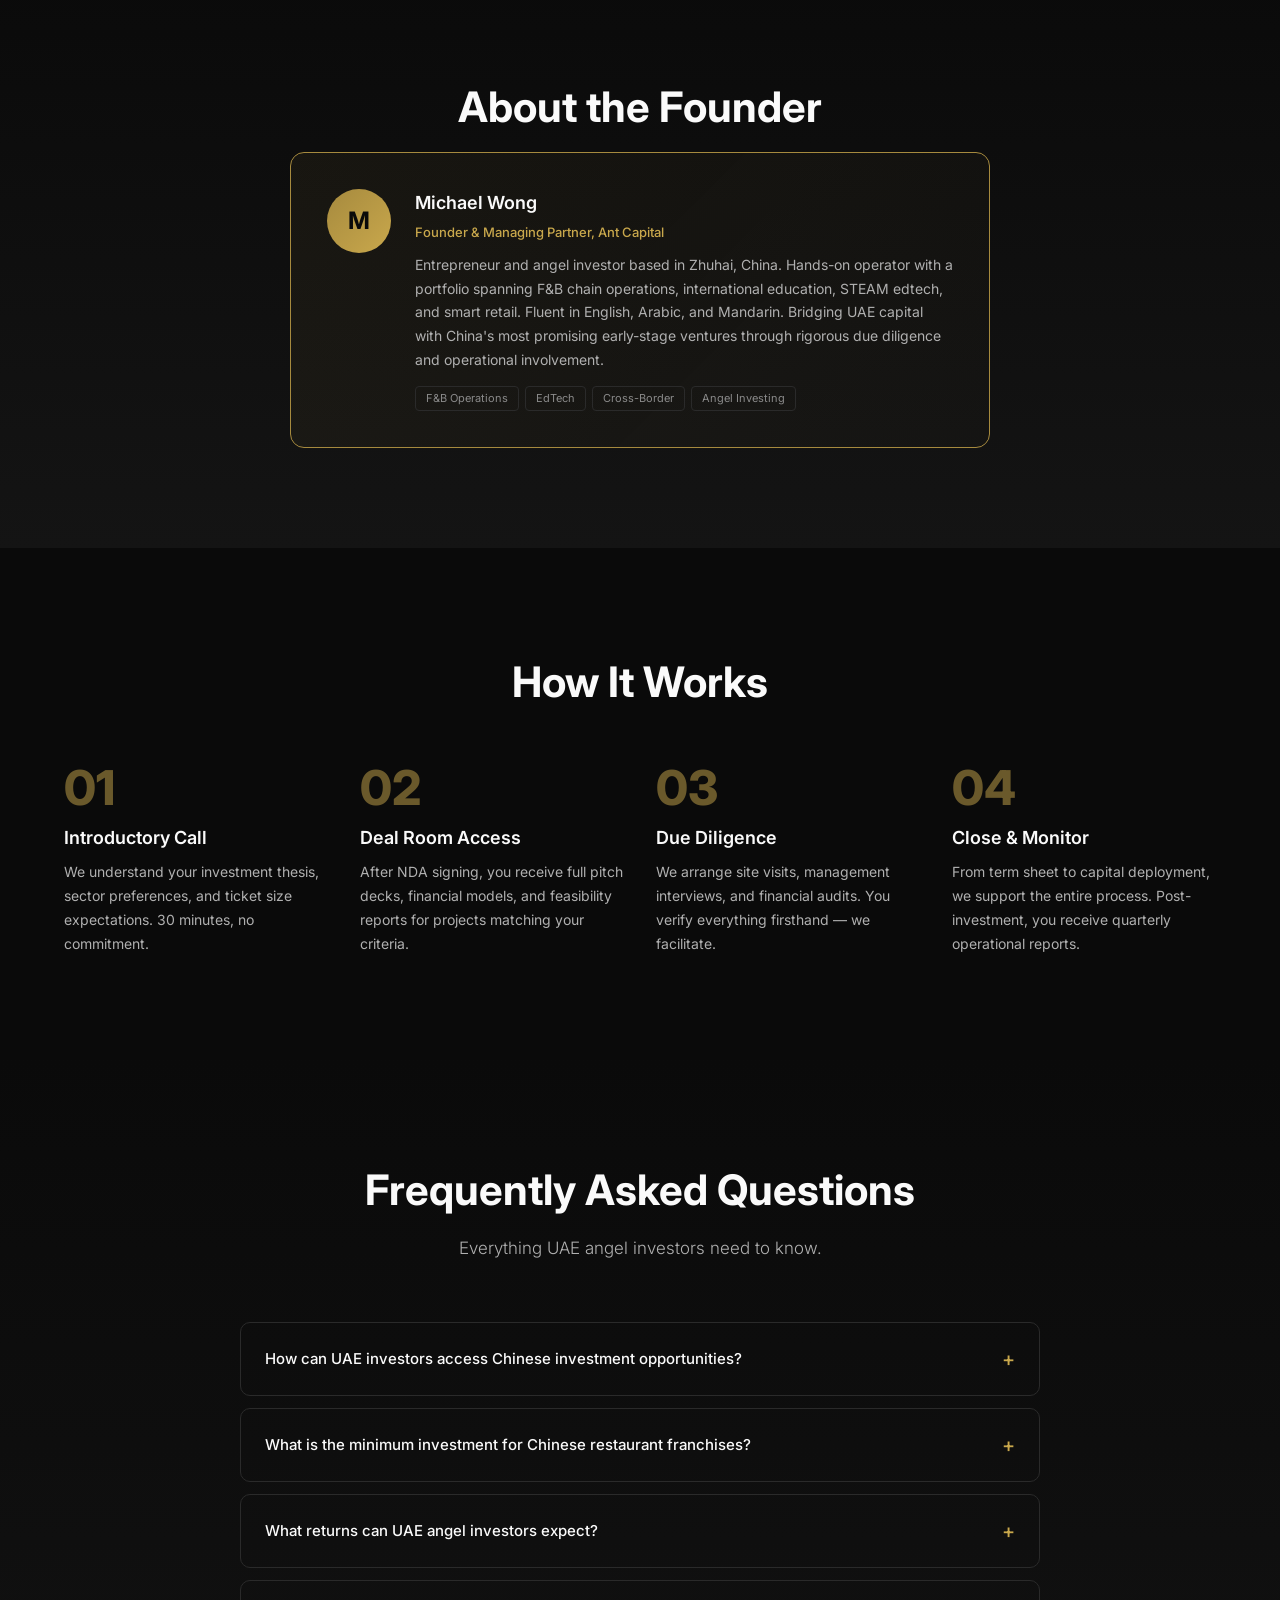
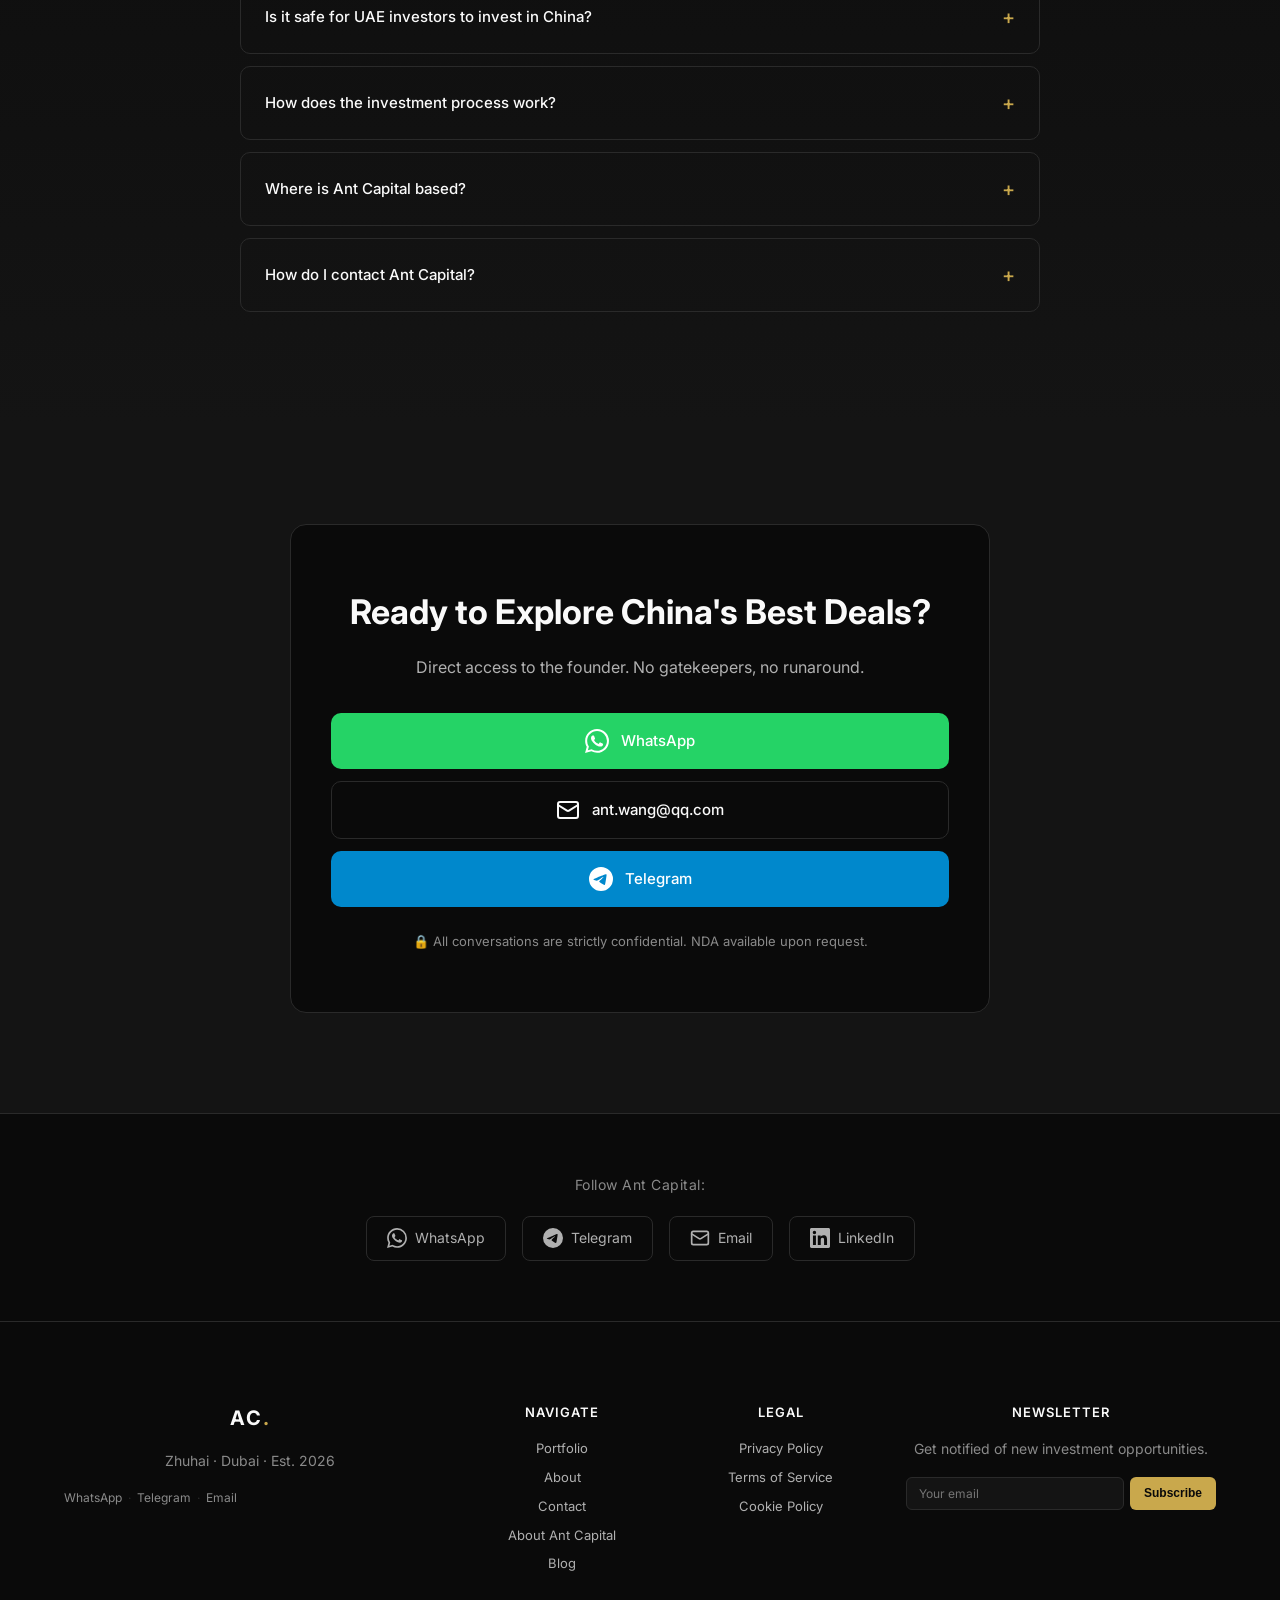
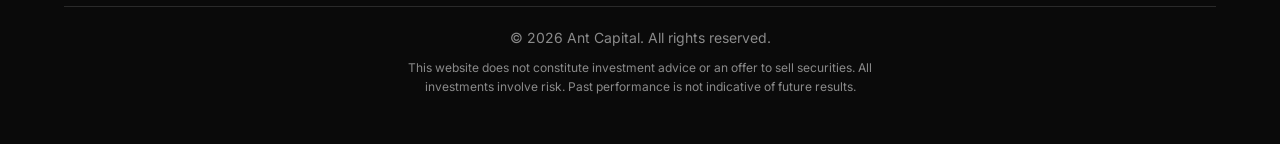
==== commit 3c7ff0e4: "Restore real visitor counter using countapi.xyz global hit tracking" ====
--- a/index.html
+++ b/index.html
@@ -261,6 +261,33 @@
   </div>
 </section>
 
+<!-- Stats Bar -->
+<div class="stats-bar">
+  <div class="container">
+    <div class="stats-grid">
+      <div class="stat-item">
+        <span class="stat-number" id="stat-visitors">--</span>
+        <span class="stat-label">Total Visitors</span>
+      </div>
+      <div class="stat-divider"></div>
+      <div class="stat-item">
+        <span class="stat-number">4</span>
+        <span class="stat-label">Active Projects</span>
+      </div>
+      <div class="stat-divider"></div>
+      <div class="stat-item">
+        <span class="stat-number">2</span>
+        <span class="stat-label">Cities</span>
+      </div>
+      <div class="stat-divider"></div>
+      <div class="stat-item">
+        <span class="stat-number">2026</span>
+        <span class="stat-label">Est.</span>
+      </div>
+    </div>
+  </div>
+</div>
+
 <!-- Trust Bar -->
 <div class="trust-bar">
   <div class="container">
@@ -602,7 +629,7 @@
       <a href="https://wa.me/8618666983319" class="social-link" target="_blank" rel="noopener"><svg width="20" height="20" viewBox="0 0 24 24" fill="currentColor"><path d="M17.472 14.382c-.297-.149-1.758-.867-2.03-.967-.273-.099-.471-.148-.67.15-.197.297-.767.966-.94 1.164-.173.199-.347.223-.644.075-.297-.15-1.255-.463-2.39-1.475-.883-.788-1.48-1.761-1.653-2.059-.173-.297-.018-.458.13-.606.134-.133.298-.347.446-.52.149-.174.198-.298.298-.497.099-.198.05-.371-.025-.52-.075-.149-.669-1.612-.916-2.207-.242-.579-.487-.5-.669-.51-.173-.008-.371-.01-.57-.01-.198 0-.52.074-.792.372-.272.297-1.04 1.016-1.04 2.479 0 1.462 1.065 2.875 1.213 3.074.149.198 2.096 3.2 5.077 4.487.709.306 1.262.489 1.694.625.712.227 1.36.195 1.871.118.571-.085 1.758-.719 2.006-1.413.248-.694.248-1.289.173-1.413-.074-.124-.272-.198-.57-.347m-5.421 7.403h-.004a9.87 9.87 0 01-5.031-1.378l-.361-.214-3.741.982.998-3.648-.235-.374a9.86 9.86 0 01-1.51-5.26c.001-5.45 4.436-9.884 9.888-9.884 2.64 0 5.122 1.03 6.988 2.898a9.825 9.825 0 012.893 6.994c-.003 5.45-4.437 9.884-9.885 9.884m8.413-18.297A11.815 11.815 0 0012.05 0C5.495 0 .16 5.335.157 11.892c0 2.096.547 4.142 1.588 5.945L.057 24l6.305-1.654a11.882 11.882 0 005.683 1.448h.005c6.554 0 11.89-5.335 11.893-11.893a11.821 11.821 0 00-3.48-8.413z"/></svg><span>WhatsApp</span></a>
       <a href="https://t.me/MichaelWong7898" class="social-link" target="_blank" rel="noopener"><svg width="20" height="20" viewBox="0 0 24 24" fill="currentColor"><path d="M11.944 0A12 12 0 0 0 0 12a12 12 0 0 0 12 12 12 12 0 0 0 12-12A12 12 0 0 0 12 0a12 12 0 0 0-.056 0zm4.962 7.224c.1-.002.321.023.465.14a.506.506 0 0 1 .171.325c.016.093.036.306.02.472-.18 1.898-.962 6.502-1.36 8.627-.168.9-.499 1.201-.82 1.23-.696.065-1.225-.46-1.9-.902-1.056-.693-1.653-1.124-2.678-1.8-1.185-.78-.417-1.21.258-1.91.177-.184 3.247-2.977 3.307-3.23.007-.032.014-.15-.056-.212s-.174-.041-.249-.024c-.106.024-1.793 1.14-5.061 3.345-.48.33-.913.49-1.302.48-.428-.008-1.252-.241-1.865-.44-.752-.245-1.349-.374-1.297-.789.027-.216.325-.437.893-.663 3.498-1.524 5.83-2.529 6.998-3.014 3.332-1.386 4.025-1.627 4.476-1.635z"/></svg><span>Telegram</span></a>
       <a href="mailto:ant.wang@qq.com" class="social-link"><svg width="20" height="20" viewBox="0 0 24 24" fill="none" stroke="currentColor" stroke-width="2" stroke-linecap="round" stroke-linejoin="round"><rect x="2" y="4" width="20" height="16" rx="2"/><path d="m22 7-8.97 5.7a1.94 1.94 0 0 1-2.06 0L2 7"/></svg><span>Email</span></a>
-      <a href="https://www.linkedin.com/" class="social-link" target="_blank" rel="noopener"><svg width="20" height="20" viewBox="0 0 24 24" fill="currentColor"><path d="M20.447 20.452h-3.554v-5.569c0-1.328-.027-3.037-1.852-3.037-1.853 0-2.136 1.445-2.136 2.939v5.667H9.351V9h3.414v1.561h.046c.477-.9 1.637-1.85 3.37-1.85 3.601 0 4.267 2.37 4.267 5.455v6.286zM5.337 7.433a2.062 2.062 0 01-2.063-2.065 2.064 2.064 0 112.063 2.065zm1.782 13.019H3.555V9h3.564v11.452zM22.225 0H1.771C.792 0 0 .774 0 1.729v20.542C0 23.227.792 24 1.771 24h20.451C23.2 24 24 23.227 24 22.271V1.729C24 .774 23.2 0 22.222 0h.003z"/></svg><span>LinkedIn</span></a>
+      <a href="https://www.linkedin.com/in/michael-wong-a02609423" class="social-link" target="_blank" rel="noopener"><svg width="20" height="20" viewBox="0 0 24 24" fill="currentColor"><path d="M20.447 20.452h-3.554v-5.569c0-1.328-.027-3.037-1.852-3.037-1.853 0-2.136 1.445-2.136 2.939v5.667H9.351V9h3.414v1.561h.046c.477-.9 1.637-1.85 3.37-1.85 3.601 0 4.267 2.37 4.267 5.455v6.286zM5.337 7.433a2.062 2.062 0 01-2.063-2.065 2.064 2.064 0 112.063 2.065zm1.782 13.019H3.555V9h3.564v11.452zM22.225 0H1.771C.792 0 0 .774 0 1.729v20.542C0 23.227.792 24 1.771 24h20.451C23.2 24 24 23.227 24 22.271V1.729C24 .774 23.2 0 22.222 0h.003z"/></svg><span>LinkedIn</span></a>
     </div>
   </div>
 </section>
--- a/style.css
+++ b/style.css
@@ -928,18 +928,61 @@
   .topbar-cta { display: none; }
 }
 
-/* ==================== Stats Banner ==================== */
-.stats-banner {
-  padding: 8px 0;
+/* ==================== Stats Bar ==================== */
+.stats-bar {
+  padding: 16px 0;
   background: var(--dark-card);
   border-top: 1px solid var(--dark-border);
+  border-bottom: 1px solid var(--dark-border);
+}
+
+.stats-grid {
+  display: flex;
+  justify-content: center;
+  align-items: center;
+  gap: 0;
+}
+
+.stat-item {
   text-align: center;
-}
-
-.stats-banner-text {
-  font-size: 12px;
-  color: #555;
-  letter-spacing: 0.3px;
+  padding: 0 32px;
+}
+
+.stat-number {
+  display: block;
+  font-size: 26px;
+  font-weight: 700;
+  color: var(--gold);
+  letter-spacing: 1px;
+  font-family: var(--font-heading);
+}
+
+.stat-label {
+  display: block;
+  font-size: 11px;
+  color: #777;
+  text-transform: uppercase;
+  letter-spacing: 1.5px;
+  margin-top: 4px;
+}
+
+.stat-divider {
+  width: 1px;
+  height: 36px;
+  background: var(--dark-border);
+}
+
+@media (max-width: 640px) {
+  .stats-grid {
+    flex-wrap: wrap;
+    gap: 16px;
+  }
+  .stat-item {
+    padding: 0 16px;
+  }
+  .stat-divider {
+    display: none;
+  }
 }
 
 /* ==================== Footer Grid ==================== */
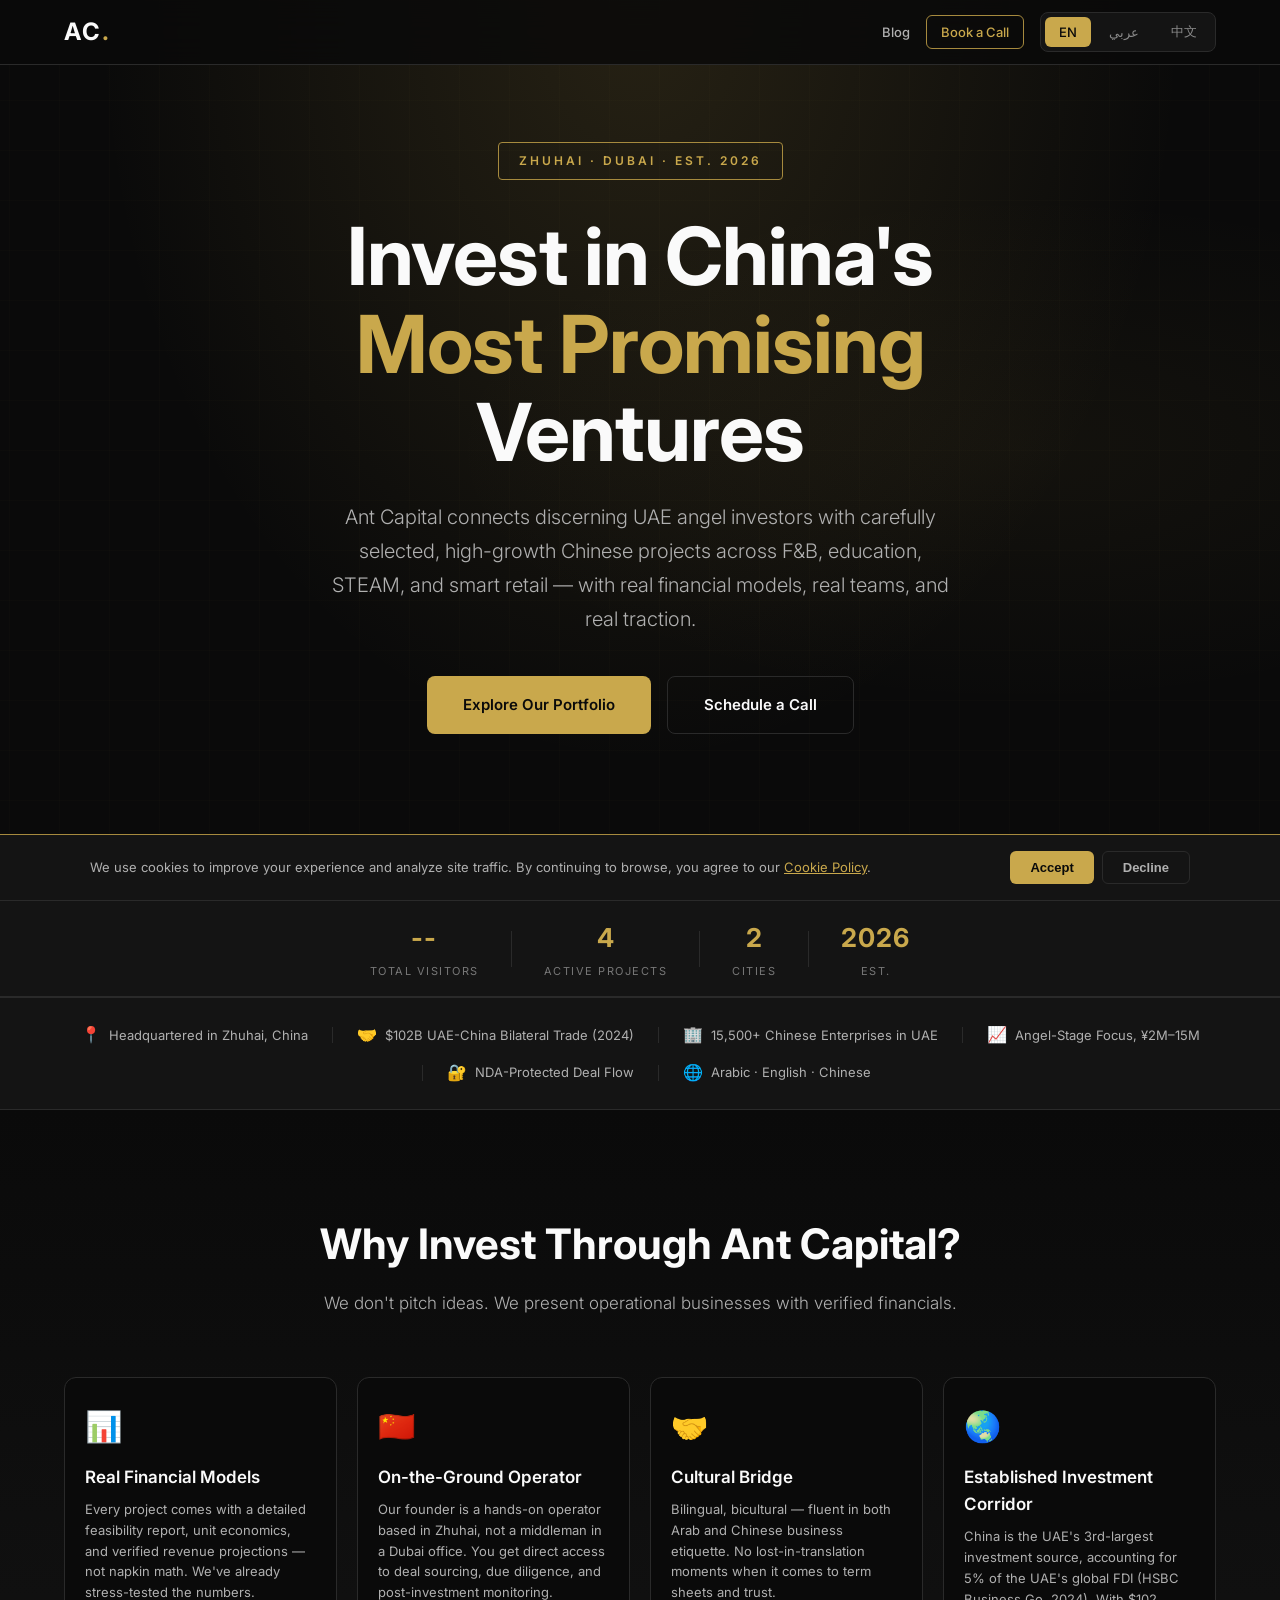
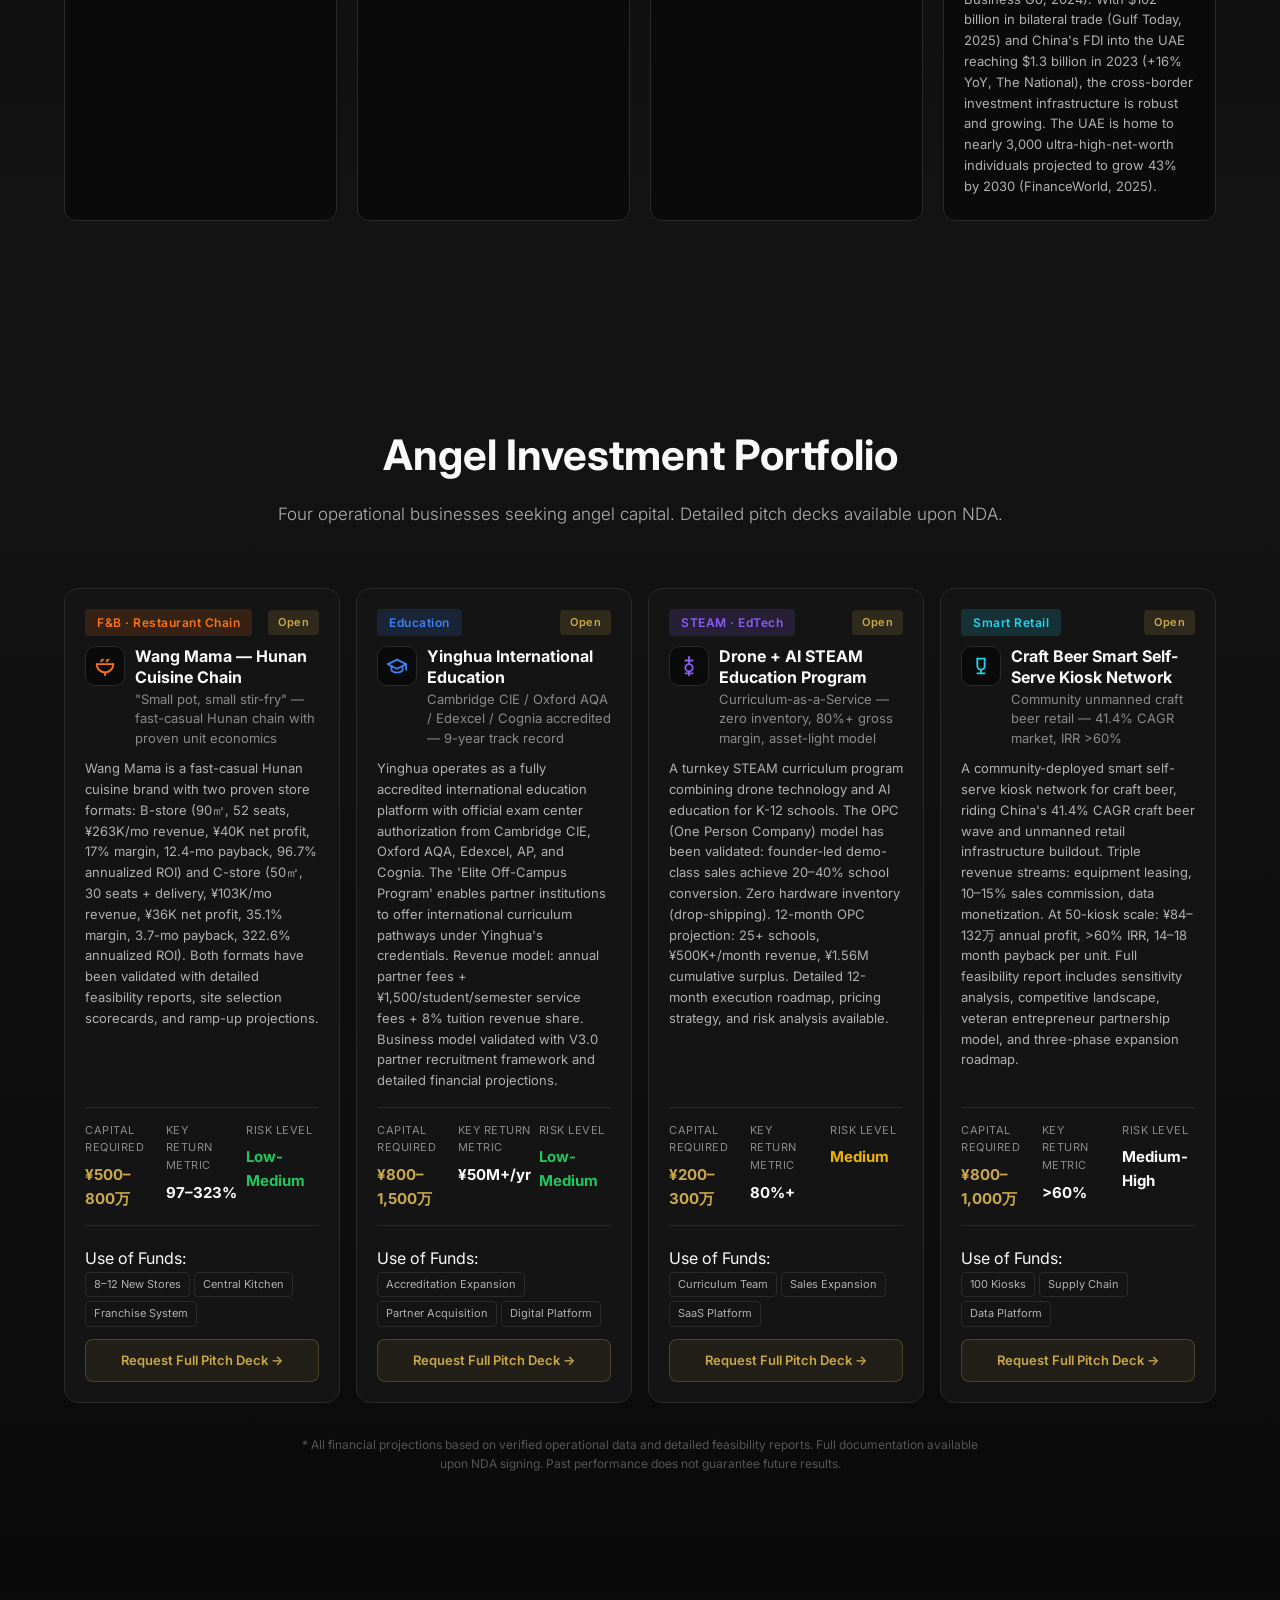
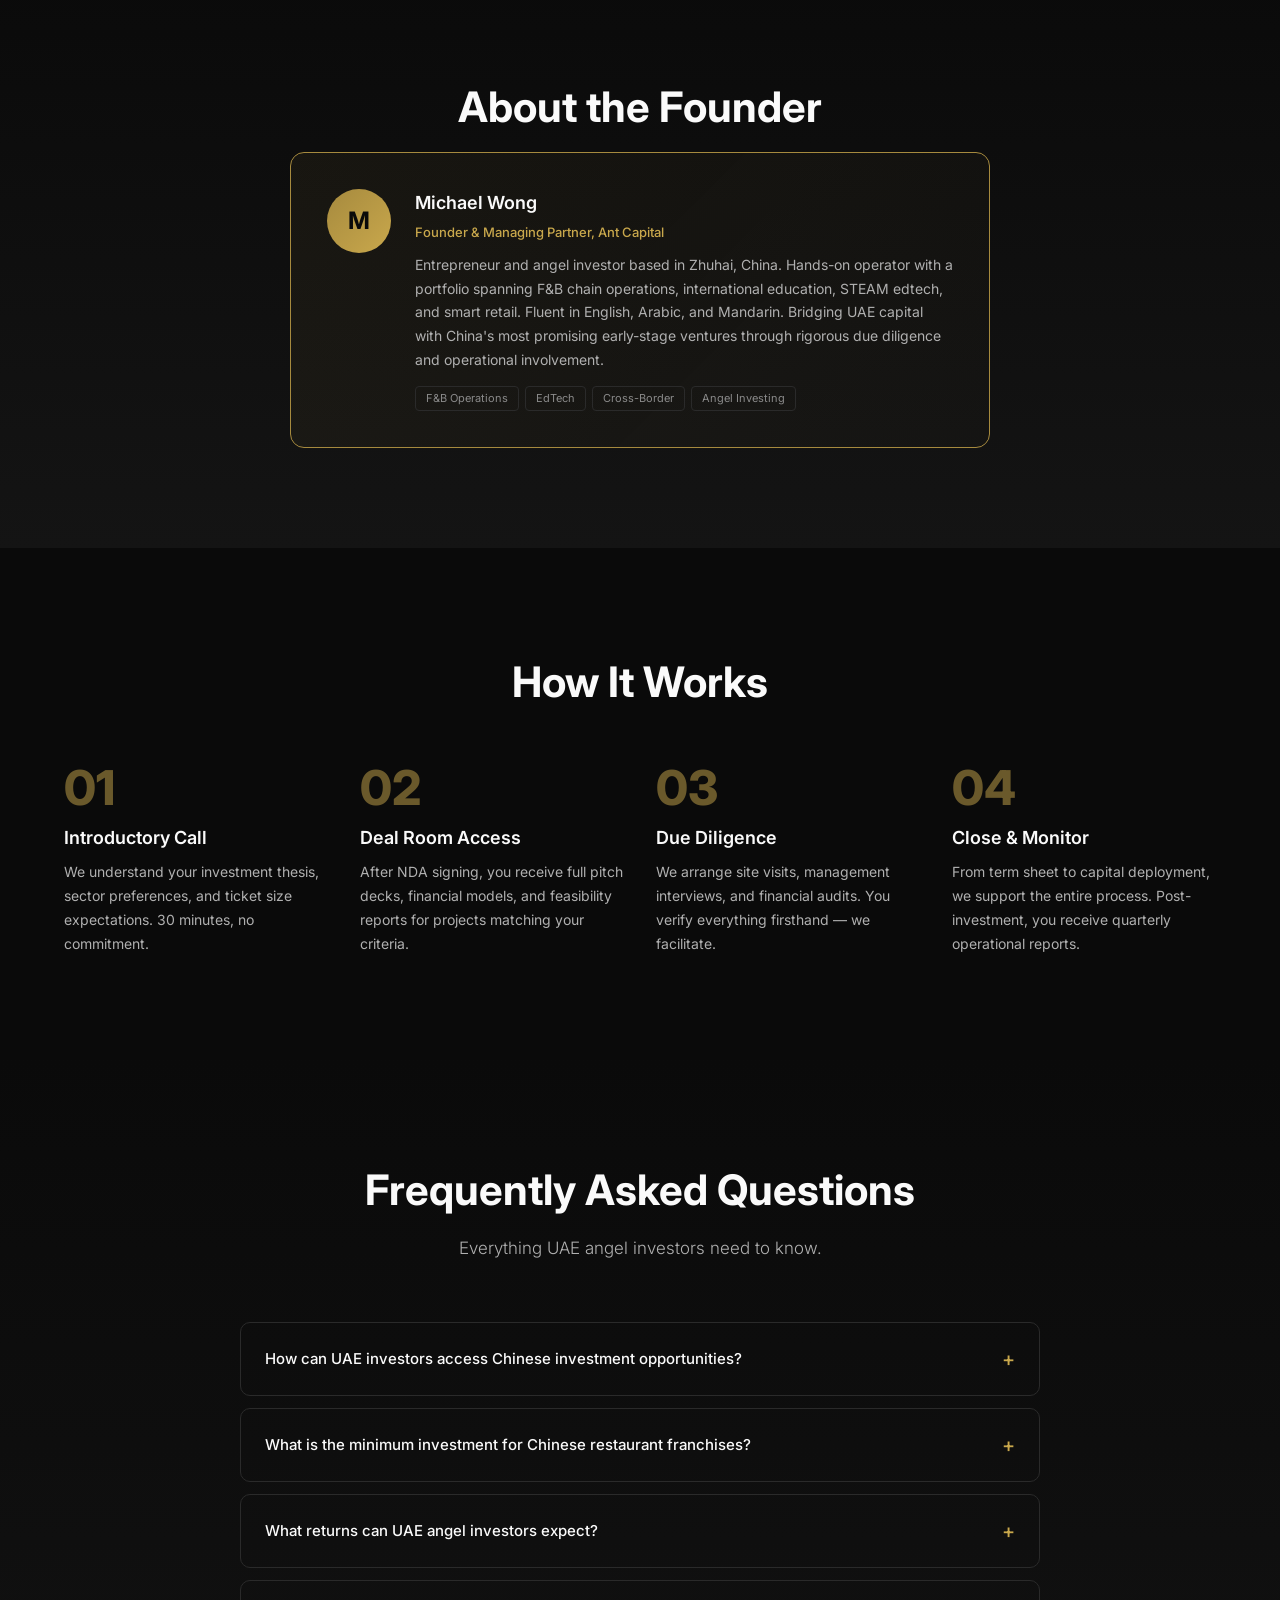
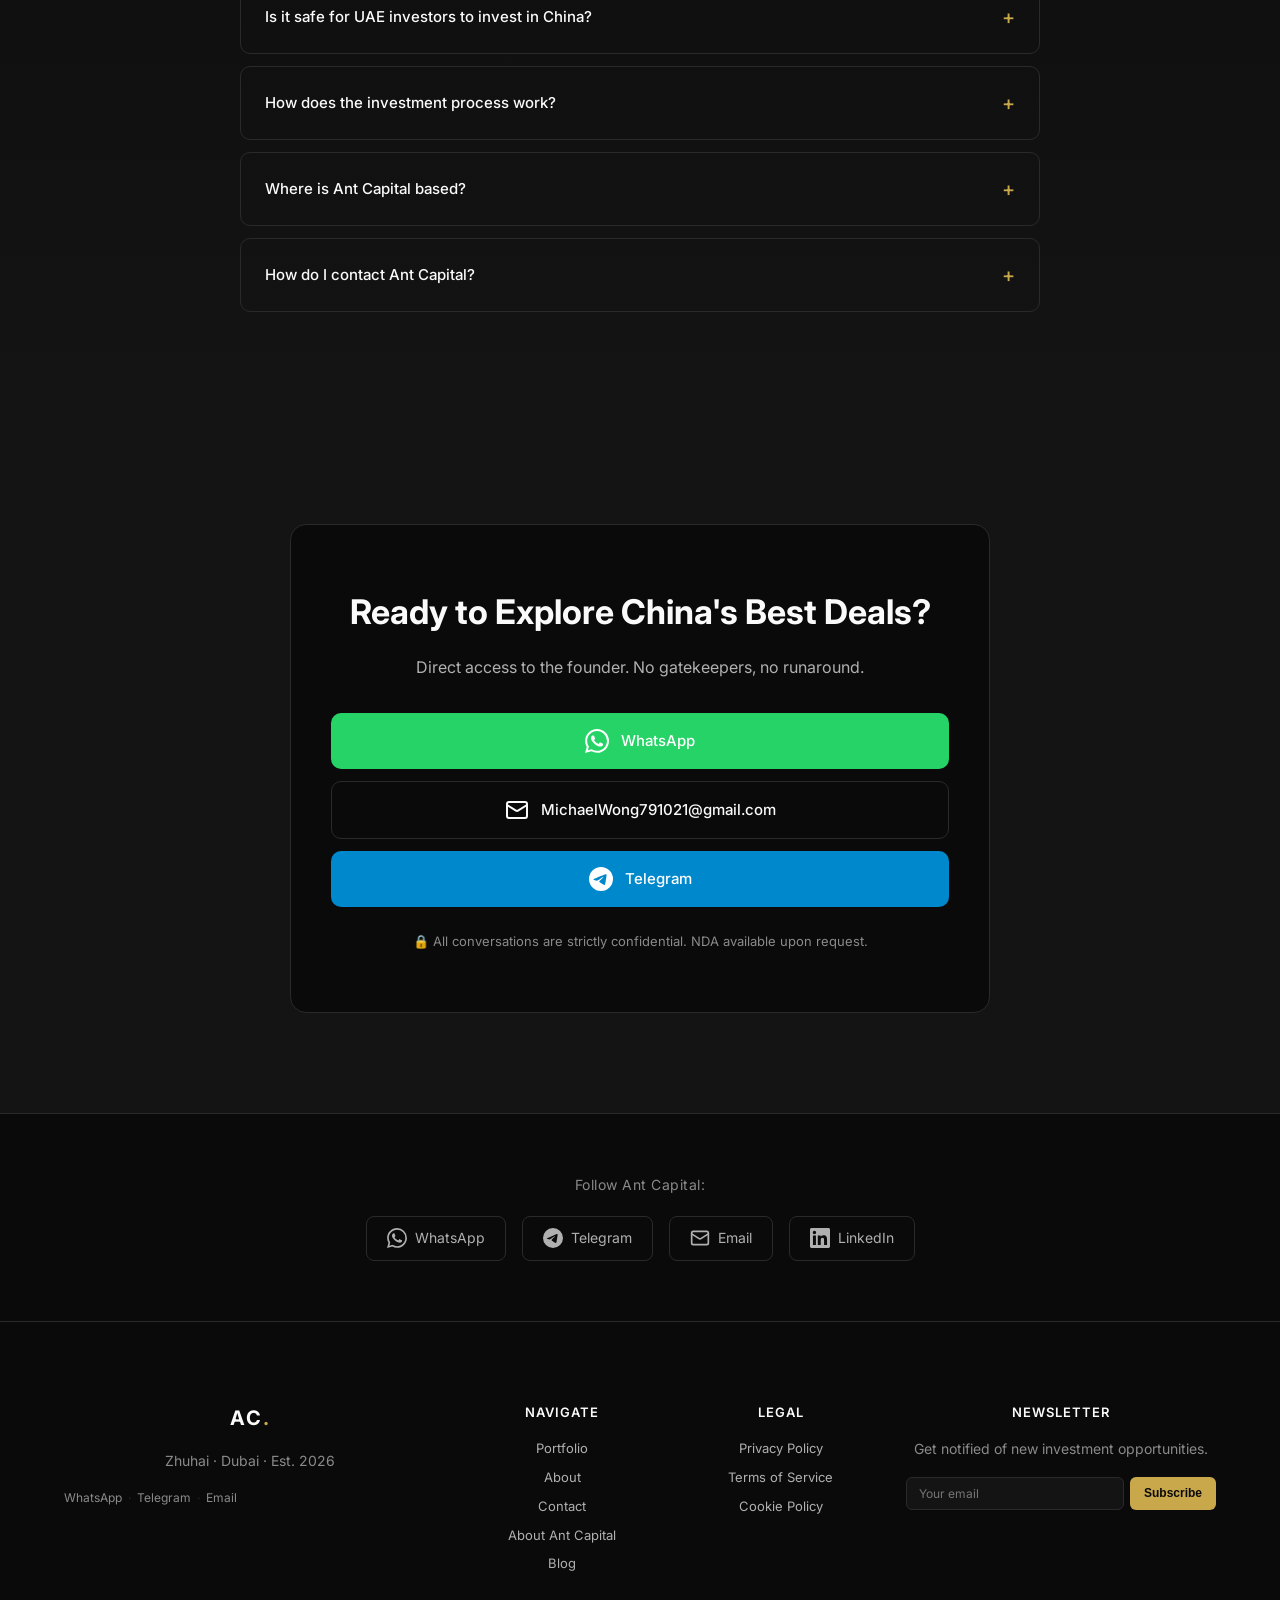
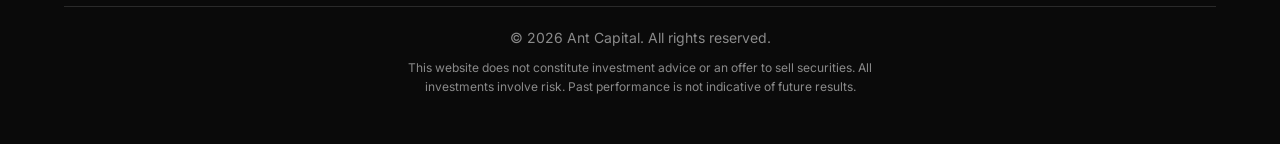
==== commit fcf45d18: "Update contact email to MichaelWong791021@gmail.com (16 occurrences across 5 files)" ====
--- a/index.html
+++ b/index.html
@@ -99,7 +99,7 @@
       "name": "How do I contact Ant Capital?",
       "acceptedAnswer": {
         "@type": "Answer",
-        "text": "You can reach the founder directly via WhatsApp (link on china-antcapital.com), email (ant.wang@qq.com), or Telegram. All conversations are strictly confidential. NDA available upon request. Website: https://china-antcapital.com"
+        "text": "You can reach the founder directly via WhatsApp (link on china-antcapital.com), email (MichaelWong791021@gmail.com), or Telegram. All conversations are strictly confidential. NDA available upon request. Website: https://china-antcapital.com"
       }
     },
     {
@@ -146,7 +146,7 @@
   "name": "Ant Capital",
   "alternateName": "蚂蚁资本",
   "url": "https://china-antcapital.com",
-  "email": "ant.wang@qq.com",
+  "email": "MichaelWong791021@gmail.com",
   "description": "Ant Capital connects UAE angel investors with vetted Chinese high-growth projects across F&B, education, STEAM, and smart retail.",
   "address": {
     "@type": "PostalAddress",
@@ -590,7 +590,7 @@
       </div>
       <div class="faq-item" onclick="this.classList.toggle('open')">
         <div class="faq-question">How do I contact Ant Capital?<span class="faq-icon">+</span></div>
-        <div class="faq-answer"><p>Reach the founder directly via WhatsApp (+86 18666983319), email (ant.wang@qq.com), or Telegram (@MichaelWong7898). All conversations are strictly confidential. NDA available upon request.</p></div>
+        <div class="faq-answer"><p>Reach the founder directly via WhatsApp (+86 18666983319), email (MichaelWong791021@gmail.com), or Telegram (@MichaelWong7898). All conversations are strictly confidential. NDA available upon request.</p></div>
       </div>
     </div>
   </div>
@@ -607,9 +607,9 @@
           <svg width="24" height="24" viewBox="0 0 24 24" fill="currentColor"><path d="M17.472 14.382c-.297-.149-1.758-.867-2.03-.967-.273-.099-.471-.148-.67.15-.197.297-.767.966-.94 1.164-.173.199-.347.223-.644.075-.297-.15-1.255-.463-2.39-1.475-.883-.788-1.48-1.761-1.653-2.059-.173-.297-.018-.458.13-.606.134-.133.298-.347.446-.52.149-.174.198-.298.298-.497.099-.198.05-.371-.025-.52-.075-.149-.669-1.612-.916-2.207-.242-.579-.487-.5-.669-.51-.173-.008-.371-.01-.57-.01-.198 0-.52.074-.792.372-.272.297-1.04 1.016-1.04 2.479 0 1.462 1.065 2.875 1.213 3.074.149.198 2.096 3.2 5.077 4.487.709.306 1.262.489 1.694.625.712.227 1.36.195 1.871.118.571-.085 1.758-.719 2.006-1.413.248-.694.248-1.289.173-1.413-.074-.124-.272-.198-.57-.347m-5.421 7.403h-.004a9.87 9.87 0 01-5.031-1.378l-.361-.214-3.741.982.998-3.648-.235-.374a9.86 9.86 0 01-1.51-5.26c.001-5.45 4.436-9.884 9.888-9.884 2.64 0 5.122 1.03 6.988 2.898a9.825 9.825 0 012.893 6.994c-.003 5.45-4.437 9.884-9.885 9.884m8.413-18.297A11.815 11.815 0 0012.05 0C5.495 0 .16 5.335.157 11.892c0 2.096.547 4.142 1.588 5.945L.057 24l6.305-1.654a11.882 11.882 0 005.683 1.448h.005c6.554 0 11.89-5.335 11.893-11.893a11.821 11.821 0 00-3.48-8.413z"/></svg>
           <span data-i18n="whatsappBtn">WhatsApp</span>
         </a>
-        <a href="mailto:ant.wang@qq.com" class="contact-btn email">
+        <a href="mailto:MichaelWong791021@gmail.com" class="contact-btn email">
           <svg width="24" height="24" viewBox="0 0 24 24" fill="none" stroke="currentColor" stroke-width="2" stroke-linecap="round" stroke-linejoin="round"><rect x="2" y="4" width="20" height="16" rx="2"/><path d="m22 7-8.97 5.7a1.94 1.94 0 0 1-2.06 0L2 7"/></svg>
-          <span data-i18n="emailBtn">ant.wang@qq.com</span>
+          <span data-i18n="emailBtn">MichaelWong791021@gmail.com</span>
         </a>
         <a href="https://t.me/MichaelWong7898" class="contact-btn telegram" target="_blank">
           <svg width="24" height="24" viewBox="0 0 24 24" fill="currentColor"><path d="M11.944 0A12 12 0 0 0 0 12a12 12 0 0 0 12 12 12 12 0 0 0 12-12A12 12 0 0 0 12 0a12 12 0 0 0-.056 0zm4.962 7.224c.1-.002.321.023.465.14a.506.506 0 0 1 .171.325c.016.093.036.306.02.472-.18 1.898-.962 6.502-1.36 8.627-.168.9-.499 1.201-.82 1.23-.696.065-1.225-.46-1.9-.902-1.056-.693-1.653-1.124-2.678-1.8-1.185-.78-.417-1.21.258-1.91.177-.184 3.247-2.977 3.307-3.23.007-.032.014-.15-.056-.212s-.174-.041-.249-.024c-.106.024-1.793 1.14-5.061 3.345-.48.33-.913.49-1.302.48-.428-.008-1.252-.241-1.865-.44-.752-.245-1.349-.374-1.297-.789.027-.216.325-.437.893-.663 3.498-1.524 5.83-2.529 6.998-3.014 3.332-1.386 4.025-1.627 4.476-1.635z"/></svg>
@@ -628,7 +628,7 @@
     <div class="social-links">
       <a href="https://wa.me/8618666983319" class="social-link" target="_blank" rel="noopener"><svg width="20" height="20" viewBox="0 0 24 24" fill="currentColor"><path d="M17.472 14.382c-.297-.149-1.758-.867-2.03-.967-.273-.099-.471-.148-.67.15-.197.297-.767.966-.94 1.164-.173.199-.347.223-.644.075-.297-.15-1.255-.463-2.39-1.475-.883-.788-1.48-1.761-1.653-2.059-.173-.297-.018-.458.13-.606.134-.133.298-.347.446-.52.149-.174.198-.298.298-.497.099-.198.05-.371-.025-.52-.075-.149-.669-1.612-.916-2.207-.242-.579-.487-.5-.669-.51-.173-.008-.371-.01-.57-.01-.198 0-.52.074-.792.372-.272.297-1.04 1.016-1.04 2.479 0 1.462 1.065 2.875 1.213 3.074.149.198 2.096 3.2 5.077 4.487.709.306 1.262.489 1.694.625.712.227 1.36.195 1.871.118.571-.085 1.758-.719 2.006-1.413.248-.694.248-1.289.173-1.413-.074-.124-.272-.198-.57-.347m-5.421 7.403h-.004a9.87 9.87 0 01-5.031-1.378l-.361-.214-3.741.982.998-3.648-.235-.374a9.86 9.86 0 01-1.51-5.26c.001-5.45 4.436-9.884 9.888-9.884 2.64 0 5.122 1.03 6.988 2.898a9.825 9.825 0 012.893 6.994c-.003 5.45-4.437 9.884-9.885 9.884m8.413-18.297A11.815 11.815 0 0012.05 0C5.495 0 .16 5.335.157 11.892c0 2.096.547 4.142 1.588 5.945L.057 24l6.305-1.654a11.882 11.882 0 005.683 1.448h.005c6.554 0 11.89-5.335 11.893-11.893a11.821 11.821 0 00-3.48-8.413z"/></svg><span>WhatsApp</span></a>
       <a href="https://t.me/MichaelWong7898" class="social-link" target="_blank" rel="noopener"><svg width="20" height="20" viewBox="0 0 24 24" fill="currentColor"><path d="M11.944 0A12 12 0 0 0 0 12a12 12 0 0 0 12 12 12 12 0 0 0 12-12A12 12 0 0 0 12 0a12 12 0 0 0-.056 0zm4.962 7.224c.1-.002.321.023.465.14a.506.506 0 0 1 .171.325c.016.093.036.306.02.472-.18 1.898-.962 6.502-1.36 8.627-.168.9-.499 1.201-.82 1.23-.696.065-1.225-.46-1.9-.902-1.056-.693-1.653-1.124-2.678-1.8-1.185-.78-.417-1.21.258-1.91.177-.184 3.247-2.977 3.307-3.23.007-.032.014-.15-.056-.212s-.174-.041-.249-.024c-.106.024-1.793 1.14-5.061 3.345-.48.33-.913.49-1.302.48-.428-.008-1.252-.241-1.865-.44-.752-.245-1.349-.374-1.297-.789.027-.216.325-.437.893-.663 3.498-1.524 5.83-2.529 6.998-3.014 3.332-1.386 4.025-1.627 4.476-1.635z"/></svg><span>Telegram</span></a>
-      <a href="mailto:ant.wang@qq.com" class="social-link"><svg width="20" height="20" viewBox="0 0 24 24" fill="none" stroke="currentColor" stroke-width="2" stroke-linecap="round" stroke-linejoin="round"><rect x="2" y="4" width="20" height="16" rx="2"/><path d="m22 7-8.97 5.7a1.94 1.94 0 0 1-2.06 0L2 7"/></svg><span>Email</span></a>
+      <a href="mailto:MichaelWong791021@gmail.com" class="social-link"><svg width="20" height="20" viewBox="0 0 24 24" fill="none" stroke="currentColor" stroke-width="2" stroke-linecap="round" stroke-linejoin="round"><rect x="2" y="4" width="20" height="16" rx="2"/><path d="m22 7-8.97 5.7a1.94 1.94 0 0 1-2.06 0L2 7"/></svg><span>Email</span></a>
       <a href="https://www.linkedin.com/in/michael-wong-a02609423" class="social-link" target="_blank" rel="noopener"><svg width="20" height="20" viewBox="0 0 24 24" fill="currentColor"><path d="M20.447 20.452h-3.554v-5.569c0-1.328-.027-3.037-1.852-3.037-1.853 0-2.136 1.445-2.136 2.939v5.667H9.351V9h3.414v1.561h.046c.477-.9 1.637-1.85 3.37-1.85 3.601 0 4.267 2.37 4.267 5.455v6.286zM5.337 7.433a2.062 2.062 0 01-2.063-2.065 2.064 2.064 0 112.063 2.065zm1.782 13.019H3.555V9h3.564v11.452zM22.225 0H1.771C.792 0 0 .774 0 1.729v20.542C0 23.227.792 24 1.771 24h20.451C23.2 24 24 23.227 24 22.271V1.729C24 .774 23.2 0 22.222 0h.003z"/></svg><span>LinkedIn</span></a>
     </div>
   </div>
@@ -646,7 +646,7 @@
           <span class="footer-dot">·</span>
           <a href="https://t.me/MichaelWong7898" target="_blank" rel="noopener">Telegram</a>
           <span class="footer-dot">·</span>
-          <a href="mailto:ant.wang@qq.com">Email</a>
+          <a href="mailto:MichaelWong791021@gmail.com">Email</a>
         </div>
       </div>
       <div class="footer-col">
